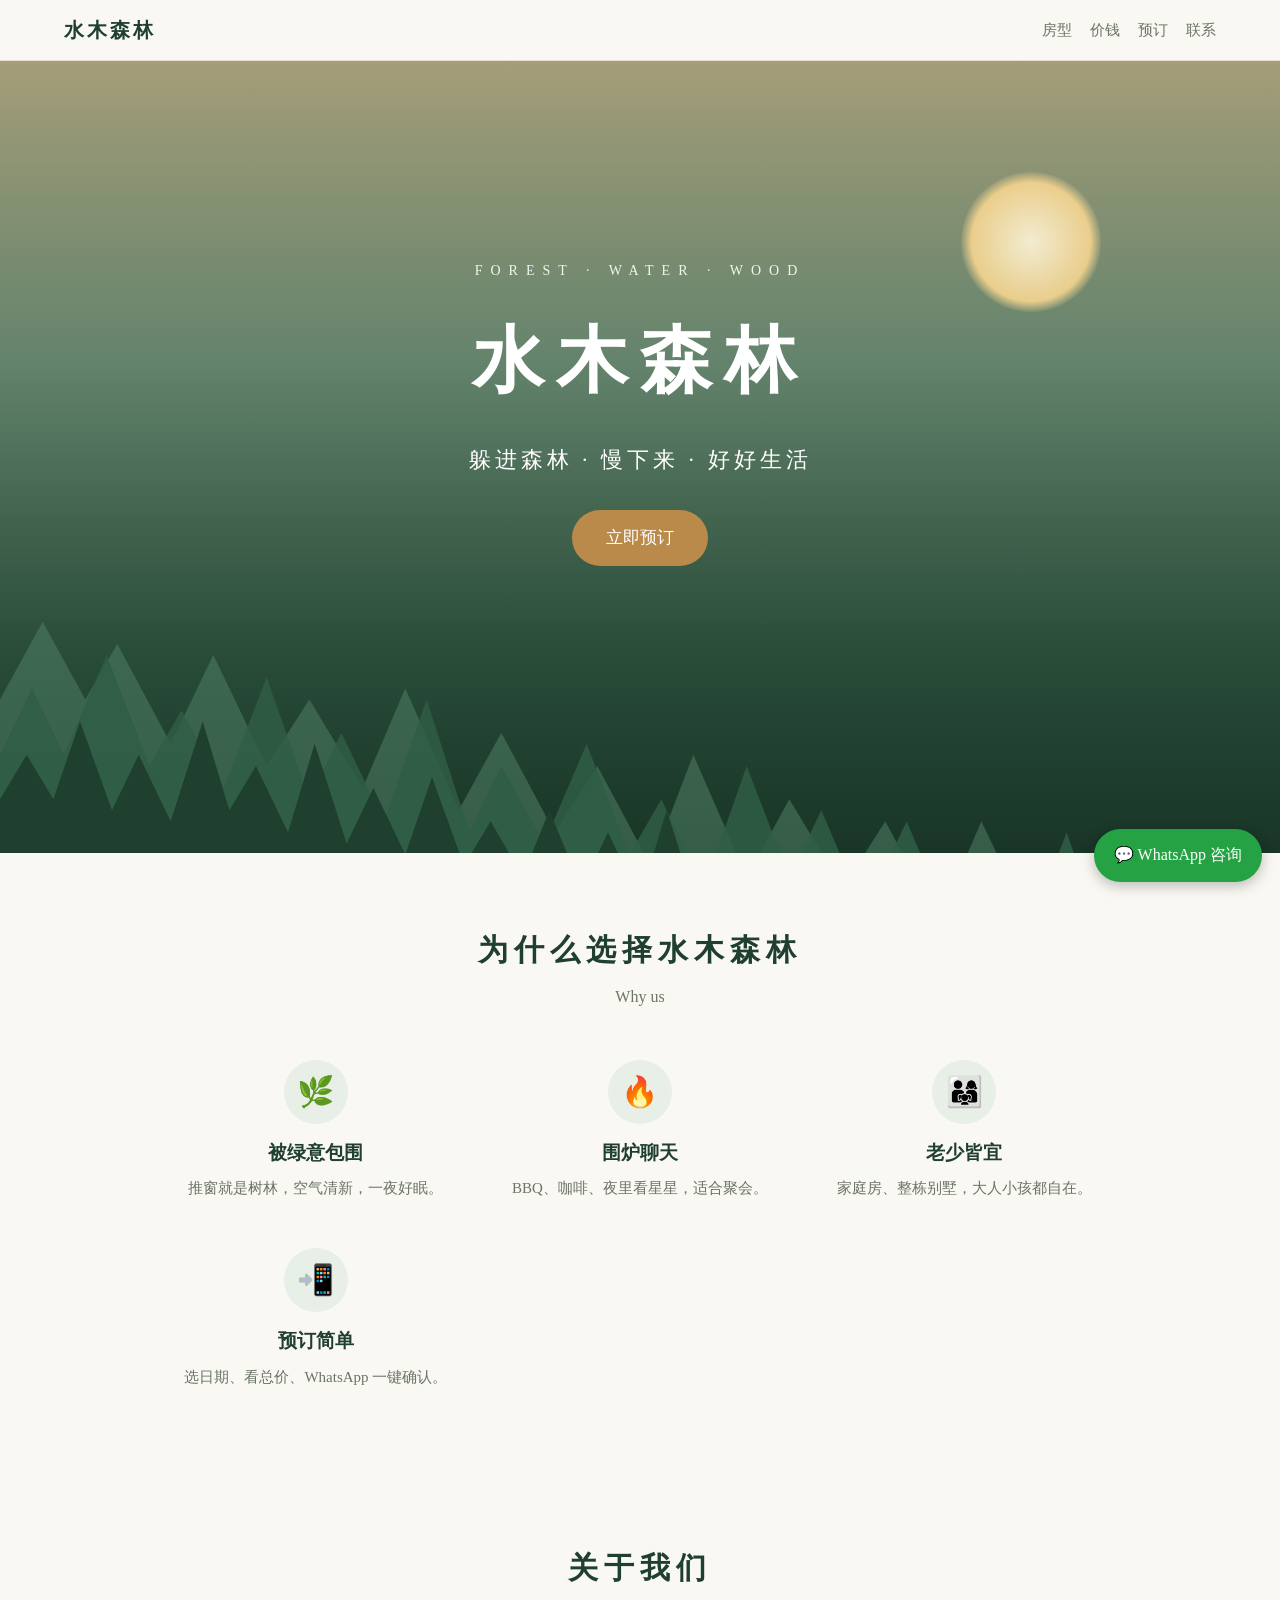
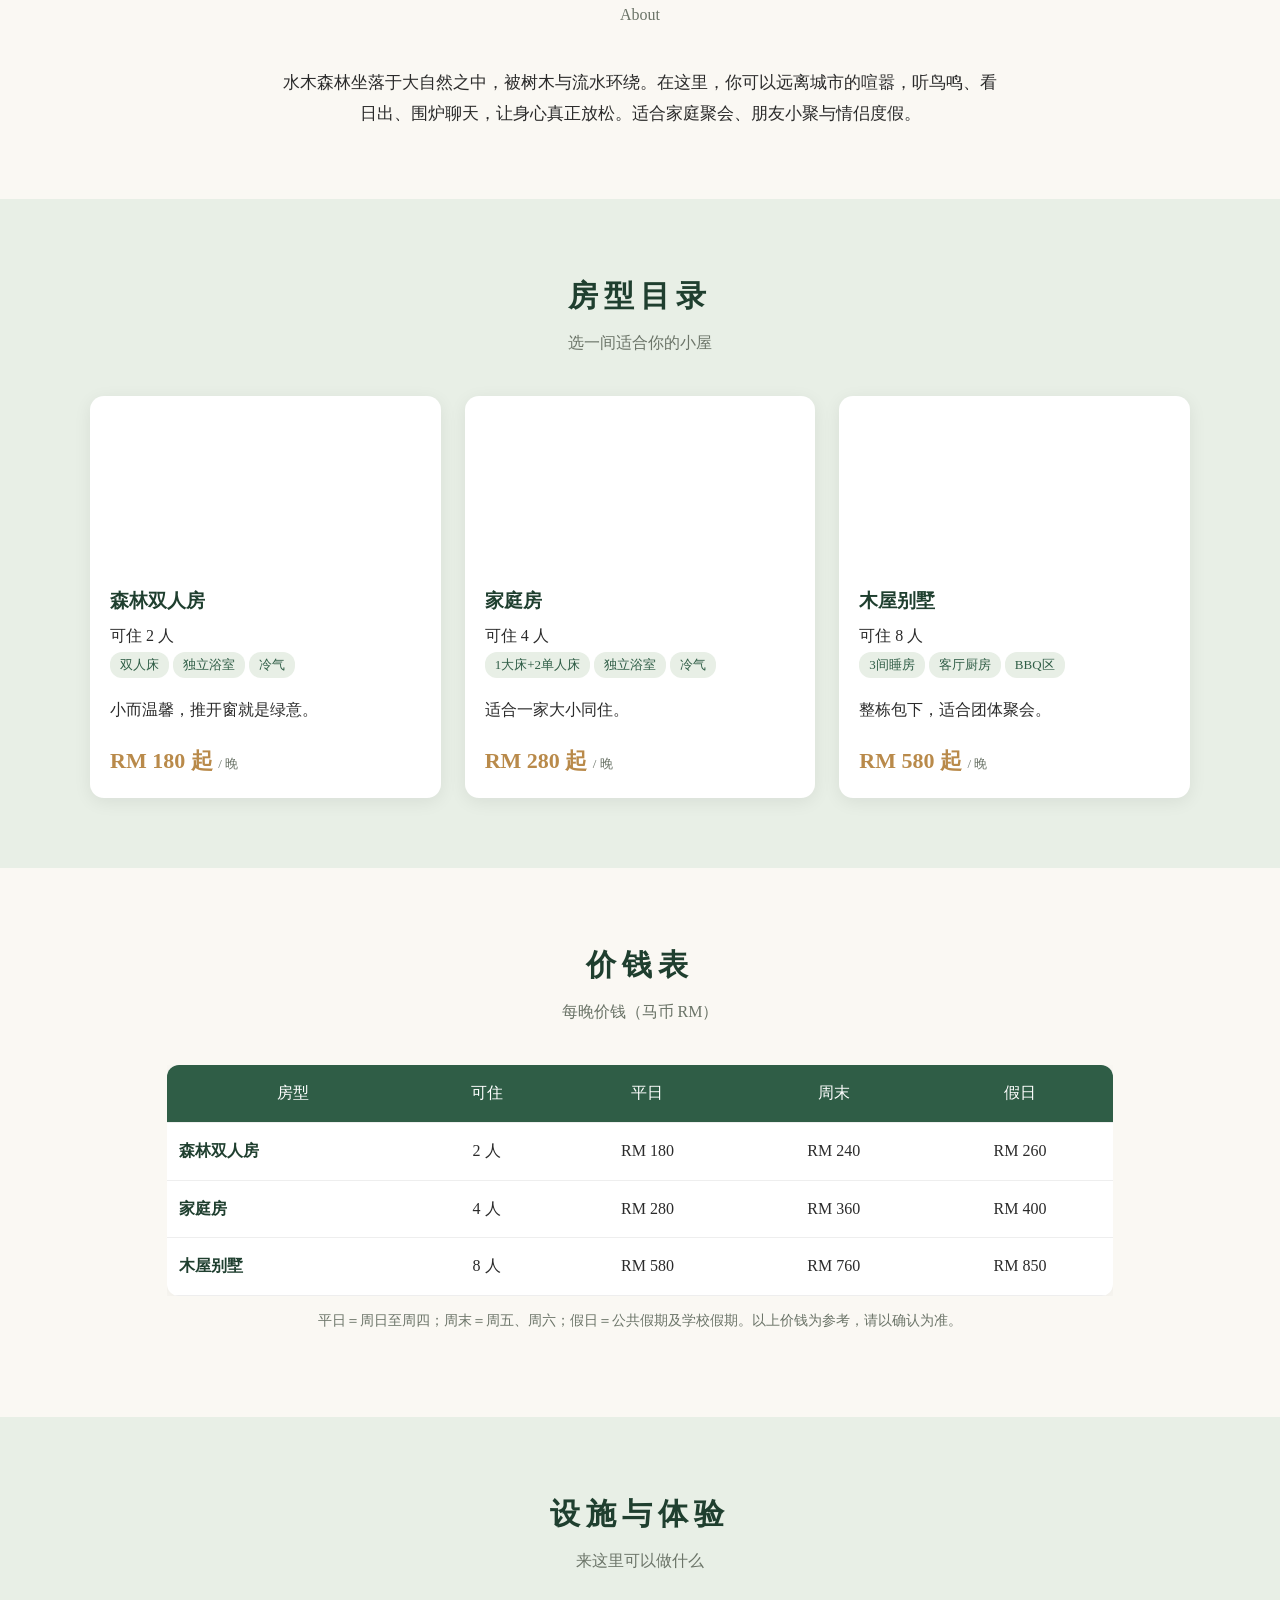
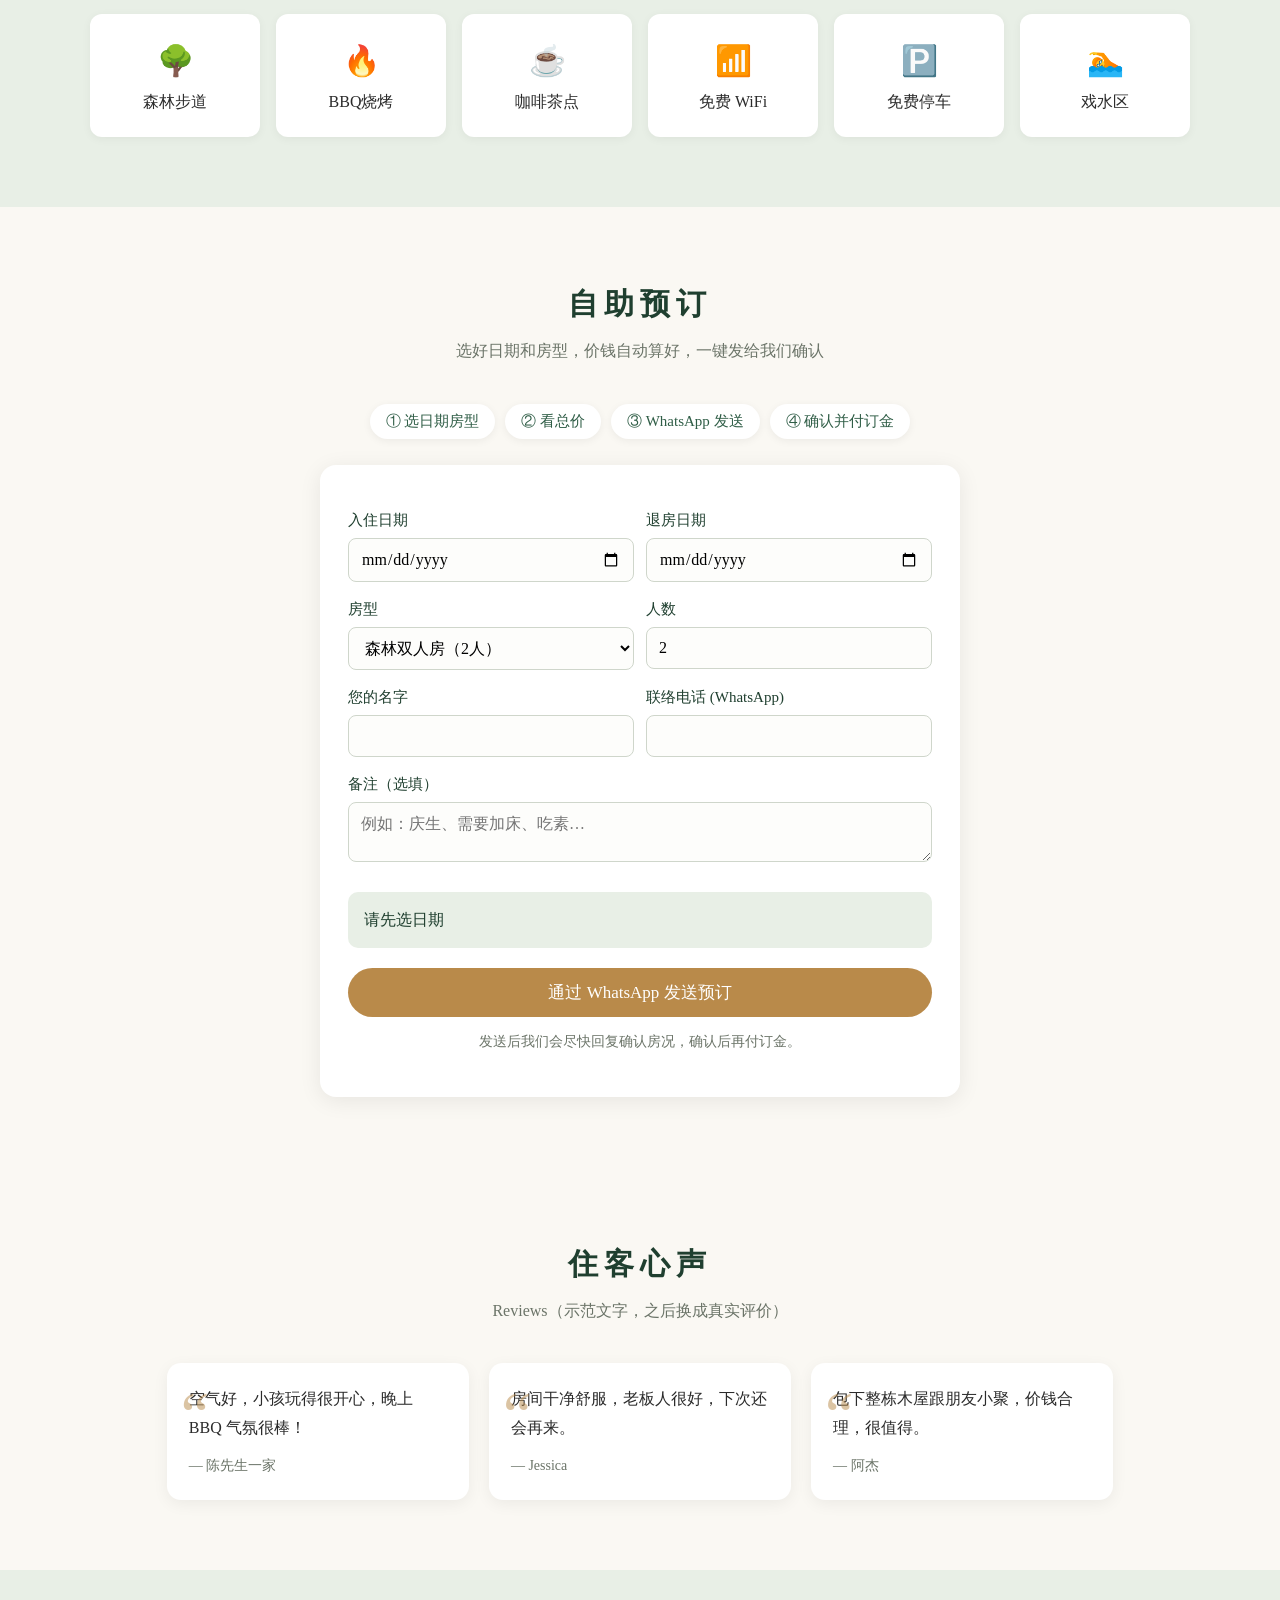
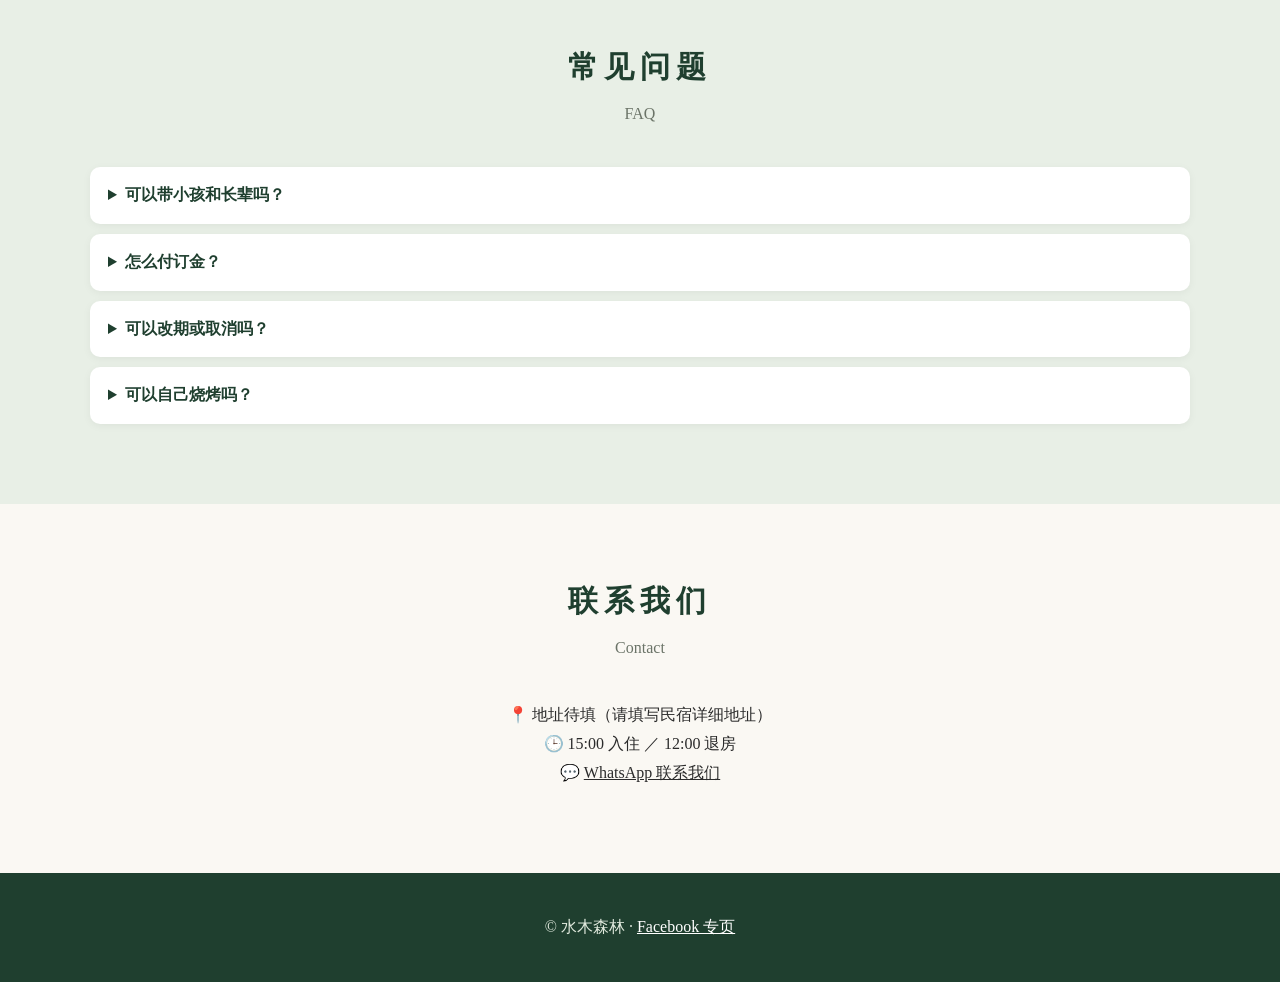
==== index.html @ 0aaf1cd6 "Redesign 水木森林 site: forest hero, why-us, reviews, booking steps, scroll animations Co-Authored-By: C" ====
<!doctype html>
<html lang="zh-CN">
<head>
<meta charset="utf-8">
<meta name="viewport" content="width=device-width,initial-scale=1">
<title>水木森林 · 民宿</title>
<meta name="description" content="水木森林民宿：房型介绍、价钱表、在线自助预订。">
<style>
:root{--g:#2f5d46;--gd:#1f3f2f;--gl:#e8efe6;--bg:#faf8f3;--ink:#2b2b2b;--mut:#6b7468;--gold:#b98a4a}
*{box-sizing:border-box}
body{margin:0;font-family:"Noto Serif SC","Songti SC","PingFang SC","Microsoft YaHei",serif;color:var(--ink);background:var(--bg);line-height:1.8}
a{color:inherit}
nav{position:sticky;top:0;z-index:9;background:rgba(250,248,243,.95);backdrop-filter:blur(6px);display:flex;justify-content:space-between;align-items:center;padding:12px 5vw;border-bottom:1px solid #e3e0d6}
nav b{font-size:20px;color:var(--gd);letter-spacing:3px}
nav div a{margin-left:18px;text-decoration:none;font-size:15px;color:var(--mut)}
nav div a:hover{color:var(--g)}
.hero{position:relative;overflow:hidden;min-height:88vh;display:flex;flex-direction:column;justify-content:center;align-items:center;text-align:center;color:#fff;padding:0 6vw 90px;background:linear-gradient(rgba(20,45,32,.35),rgba(20,45,32,.55)),url("images/hero.jpg") center/cover,linear-gradient(180deg,#f3d9a8 0%,#9fc3a4 38%,#3d6b52 75%,#1f3f2f 100%)}
.hero>*{position:relative;z-index:2}
.hero svg{position:absolute;left:0;bottom:-2px;width:100%;height:42%;z-index:1}
.hero .sun{position:absolute;z-index:0;top:14%;right:14%;width:min(18vw,140px);aspect-ratio:1;border-radius:50%;background:radial-gradient(#fff6dc,#f6d58f 60%,transparent 72%);opacity:.9}
.hero small{letter-spacing:8px;font-size:14px;opacity:.9;margin-bottom:14px}
.reveal{opacity:0;transform:translateY(24px);transition:.8s}
.reveal.in{opacity:1;transform:none}
.why{display:grid;grid-template-columns:repeat(auto-fit,minmax(220px,1fr));gap:26px;text-align:center}
.why div{padding:10px 14px}
.why i{font-style:normal;display:flex;width:64px;height:64px;margin:0 auto 12px;border-radius:50%;background:var(--gl);align-items:center;justify-content:center;font-size:30px}
.why h3{margin:0;color:var(--gd)}
.why p{margin:6px 0 0;color:var(--mut);font-size:15px}
.rev{display:grid;grid-template-columns:repeat(auto-fit,minmax(260px,1fr));gap:20px}
.rev blockquote{margin:0;background:#fff;border-radius:14px;padding:22px;box-shadow:0 4px 16px rgba(0,0,0,.06);position:relative}
.rev blockquote:before{content:"“";position:absolute;top:-6px;left:14px;font-size:64px;color:var(--gold);opacity:.5}
.rev cite{display:block;margin-top:10px;color:var(--mut);font-size:14px;font-style:normal}
.step{display:flex;justify-content:center;gap:10px;flex-wrap:wrap;margin-bottom:26px;color:var(--g);font-size:15px}
.step span{background:#fff;border-radius:20px;padding:4px 16px;box-shadow:0 2px 8px rgba(0,0,0,.06)}
.hero h1{font-size:clamp(38px,8vw,72px);letter-spacing:12px;margin:0;font-weight:600}
.hero p{font-size:clamp(16px,2.6vw,22px);letter-spacing:4px;margin:14px 0 30px}
.btn{display:inline-block;background:var(--gold);color:#fff;border:0;padding:13px 34px;border-radius:30px;font-size:17px;text-decoration:none;cursor:pointer;font-family:inherit}
.btn:hover{background:#a37a3d}
section{padding:70px 6vw;max-width:1100px;margin:auto}
h2{text-align:center;font-size:30px;color:var(--gd);letter-spacing:6px;margin:0 0 6px}
.sub{text-align:center;color:var(--mut);margin:0 0 38px}
.about{text-align:center;max-width:720px;margin:auto;font-size:17px}
.cards{display:grid;grid-template-columns:repeat(auto-fit,minmax(260px,1fr));gap:24px}
.card{background:#fff;border-radius:14px;overflow:hidden;box-shadow:0 4px 18px rgba(0,0,0,.07)}
.card .ph{height:170px;background:linear-gradient(135deg,#7da38b,#2f5d46);display:flex;align-items:center;justify-content:center;color:#fff;font-size:15px;letter-spacing:2px;background-size:cover;background-position:center}
.card .b{padding:18px 20px}
.card h3{margin:0 0 4px;color:var(--gd)}
.tags span{display:inline-block;background:var(--gl);color:var(--g);font-size:13px;padding:1px 10px;border-radius:12px;margin:2px 4px 2px 0}
.price{color:var(--gold);font-size:22px;font-weight:700;margin-top:8px}
.price small{color:var(--mut);font-size:13px;font-weight:400}
.alt{background:var(--gl);max-width:none}
.alt>*{max-width:1100px;margin-left:auto;margin-right:auto}
table{width:100%;border-collapse:collapse;background:#fff;border-radius:12px;overflow:hidden;box-shadow:0 4px 18px rgba(0,0,0,.06)}
th,td{padding:14px 12px;text-align:center;border-bottom:1px solid #eee}
th{background:var(--g);color:#fff;font-weight:500}
td:first-child{text-align:left;font-weight:600;color:var(--gd)}
.note{color:var(--mut);font-size:14px;margin-top:12px;text-align:center}
.tbl{overflow-x:auto}
.fac{display:grid;grid-template-columns:repeat(auto-fit,minmax(150px,1fr));gap:16px;text-align:center}
.fac div{background:#fff;border-radius:12px;padding:20px 8px;box-shadow:0 2px 10px rgba(0,0,0,.05)}
.fac i{font-style:normal;font-size:30px;display:block}
form{background:#fff;border-radius:16px;padding:28px;box-shadow:0 4px 22px rgba(0,0,0,.08);max-width:640px;margin:auto}
label{display:block;font-size:15px;color:var(--gd);margin:14px 0 4px}
input,select,textarea{width:100%;padding:11px 12px;border:1px solid #cfd6cb;border-radius:8px;font-size:16px;font-family:inherit;background:#fdfdfb}
.row{display:grid;grid-template-columns:1fr 1fr;gap:12px}
.sum{background:var(--gl);border-radius:10px;padding:14px 16px;margin:20px 0;color:var(--gd)}
.sum b{font-size:22px;color:var(--gold)}
form .btn{width:100%}
details{background:#fff;border-radius:10px;padding:14px 18px;margin-bottom:10px;box-shadow:0 2px 8px rgba(0,0,0,.05)}
summary{cursor:pointer;font-weight:600;color:var(--gd)}
footer{background:var(--gd);color:#dfe8dc;text-align:center;padding:40px 6vw}
footer a{color:#fff}
.wa{position:fixed;right:18px;bottom:18px;z-index:9;background:#25a244;color:#fff;border-radius:30px;padding:12px 20px;text-decoration:none;box-shadow:0 4px 14px rgba(0,0,0,.25)}
@media(max-width:600px){nav div a{margin-left:10px;font-size:13px}.row{grid-template-columns:1fr}}
</style>
</head>
<body>
<nav><b>水木森林</b><div><a href="#rooms">房型</a><a href="#prices">价钱</a><a href="#book">预订</a><a href="#contact">联系</a></div></nav>

<header class="hero">
  <div class="sun"></div>
  <small>FOREST · WATER · WOOD</small>
  <h1>水木森林</h1>
  <p>躲进森林 · 慢下来 · 好好生活</p>
  <a class="btn" href="#book">立即预订</a>
  <svg viewBox="0 0 1200 300" preserveAspectRatio="none"><path fill="#4f7f64" opacity=".55" d="M0 300V160l40-70 40 70 30-50 50 90 40-80 50 100 40-60 50 80 40-90 50 110 40-70 50 90 40-60 50 90 40-100 50 110 40-70 50 80 40-60 50 90 40-90 50 100 40-70 50 80 40-50 40 80v130z"/><path fill="#2f5d46" opacity=".85" d="M0 300V210l30-60 30 60 40-90 40 100 30-50 40 70 40-100 40 110 30-60 40 80 40-110 40 120 30-60 40 70 40-90 40 100 30-50 40 80 40-110 40 100 30-60 40 90 40-80 40 90 30-50 40 70 40-100 40 110 30-60 40 60v110z"/><path fill="#1f3f2f" d="M0 300v-50l25-40 25 40 25-70 30 80 25-50 30 60 30-90 25 80 25-40 30 60 25-80 30 90 25-50 30 60 25-70 30 80 25-40 30 50 25-60 30 70 25-50 30 60 25-80 30 90 25-50 30 60 25-40 30 50 25-60 30 70 25-40 30 50 25-70 30 80 25-50 30 60 25-40 25 50v70z"/></svg>
</header>

<section id="why">
  <h2>为什么选择水木森林</h2><p class="sub">Why us</p>
  <div class="why">
    <div class="reveal"><i>🌿</i><h3>被绿意包围</h3><p>推窗就是树林，空气清新，一夜好眠。</p></div>
    <div class="reveal"><i>🔥</i><h3>围炉聊天</h3><p>BBQ、咖啡、夜里看星星，适合聚会。</p></div>
    <div class="reveal"><i>👨‍👩‍👧</i><h3>老少皆宜</h3><p>家庭房、整栋别墅，大人小孩都自在。</p></div>
    <div class="reveal"><i>📲</i><h3>预订简单</h3><p>选日期、看总价、WhatsApp 一键确认。</p></div>
  </div>
</section>

<section id="about">
  <h2>关于我们</h2><p class="sub">About</p>
  <p class="about" id="aboutText"></p>
</section>

<section id="rooms" class="alt">
  <h2>房型目录</h2><p class="sub">选一间适合你的小屋</p>
  <div class="cards" id="roomCards"></div>
</section>

<section id="prices">
  <h2>价钱表</h2><p class="sub">每晚价钱（马币 RM）</p>
  <div class="tbl"><table id="priceTable"></table></div>
  <p class="note" id="priceNote"></p>
</section>

<section id="facilities" class="alt">
  <h2>设施与体验</h2><p class="sub">来这里可以做什么</p>
  <div class="fac" id="facList"></div>
</section>

<section id="book">
  <h2>自助预订</h2><p class="sub">选好日期和房型，价钱自动算好，一键发给我们确认</p>
  <div class="step"><span>① 选日期房型</span><span>② 看总价</span><span>③ WhatsApp 发送</span><span>④ 确认并付订金</span></div>
  <form id="bookForm">
    <div class="row">
      <div><label>入住日期</label><input type="date" id="ci" required></div>
      <div><label>退房日期</label><input type="date" id="co" required></div>
    </div>
    <div class="row">
      <div><label>房型</label><select id="room"></select></div>
      <div><label>人数</label><input type="number" id="pax" min="1" value="2" required></div>
    </div>
    <div class="row">
      <div><label>您的名字</label><input id="name" required></div>
      <div><label>联络电话 (WhatsApp)</label><input id="tel" type="tel" required></div>
    </div>
    <label>备注（选填）</label><textarea id="remark" rows="2" placeholder="例如：庆生、需要加床、吃素…"></textarea>
    <div class="sum" id="sum">请先选日期</div>
    <button class="btn" type="submit">通过 WhatsApp 发送预订</button>
    <p class="note">发送后我们会尽快回复确认房况，确认后再付订金。</p>
  </form>
</section>

<section id="reviews">
  <h2>住客心声</h2><p class="sub">Reviews（示范文字，之后换成真实评价）</p>
  <div class="rev">
    <blockquote class="reveal">空气好，小孩玩得很开心，晚上 BBQ 气氛很棒！<cite>— 陈先生一家</cite></blockquote>
    <blockquote class="reveal">房间干净舒服，老板人很好，下次还会再来。<cite>— Jessica</cite></blockquote>
    <blockquote class="reveal">包下整栋木屋跟朋友小聚，价钱合理，很值得。<cite>— 阿杰</cite></blockquote>
  </div>
</section>

<section id="faq" class="alt">
  <h2>常见问题</h2><p class="sub">FAQ</p>
  <div id="faqList"></div>
</section>

<section id="contact" style="text-align:center">
  <h2>联系我们</h2><p class="sub">Contact</p>
  <p id="contactText"></p>
</section>

<footer>© 水木森林 · <a id="fb" target="_blank" rel="noopener">Facebook 专页</a></footer>
<a class="wa" id="waFloat" target="_blank" rel="noopener">💬 WhatsApp 咨询</a>

<script>
/* ====== 这里是全部可以改的内容：改文字、价钱、电话，网站自动跟着变 ====== */
const SITE = {
  whatsapp: "60123456789",   // 待填：WhatsApp 号码（国家号码开头，不加 + 号）
  facebook: "https://www.facebook.com/profile.php?id=61590557827762",
  address: "地址待填（请填写民宿详细地址）",
  checkin: "15:00 入住", checkout: "12:00 退房",
  about: "水木森林坐落于大自然之中，被树木与流水环绕。在这里，你可以远离城市的喧嚣，听鸟鸣、看日出、围炉聊天，让身心真正放松。适合家庭聚会、朋友小聚与情侣度假。",
  rooms: [
    {id:"a", name:"森林双人房", pax:2, tags:["双人床","独立浴室","冷气"], desc:"小而温馨，推开窗就是绿意。", wk:180, we:240, ph:260},
    {id:"b", name:"家庭房", pax:4, tags:["1大床+2单人床","独立浴室","冷气"], desc:"适合一家大小同住。", wk:280, we:360, ph:400},
    {id:"c", name:"木屋别墅", pax:8, tags:["3间睡房","客厅厨房","BBQ区"], desc:"整栋包下，适合团体聚会。", wk:580, we:760, ph:850}
  ],
  priceNote: "平日＝周日至周四；周末＝周五、周六；假日＝公共假期及学校假期。以上价钱为参考，请以确认为准。",
  facilities: [["🌳","森林步道"],["🔥","BBQ烧烤"],["☕","咖啡茶点"],["📶","免费 WiFi"],["🅿️","免费停车"],["🏊","戏水区"]],
  faq: [
    ["可以带小孩和长辈吗？","可以，家庭房与别墅都适合一家大小。"],
    ["怎么付订金？","发送预订后，我们确认房况并告知订金方式（银行转账/TnG）。"],
    ["可以改期或取消吗？","请至少提前 7 天告知，我们会协助改期。（规则可再调整）"],
    ["可以自己烧烤吗？","可以，请提前告知，我们会准备好场地。"]
  ]
};
/* ====== 以下是程序，不用改 ====== */
const $=id=>document.getElementById(id);
$("aboutText").textContent=SITE.about;
$("fb").href=SITE.facebook;
$("waFloat").href="https://wa.me/"+SITE.whatsapp;
$("contactText").innerHTML=`📍 ${SITE.address}<br>🕒 ${SITE.checkin} ／ ${SITE.checkout}<br>💬 <a href="https://wa.me/${SITE.whatsapp}" target="_blank">WhatsApp 联系我们</a>`;
$("roomCards").innerHTML=SITE.rooms.map(r=>`<div class="card"><div class="ph" style="background-image:url(images/${r.id}.jpg)">${r.name}</div><div class="b"><h3>${r.name}</h3><div>可住 ${r.pax} 人</div><div class="tags">${r.tags.map(t=>`<span>${t}</span>`).join("")}</div><p>${r.desc}</p><div class="price">RM ${r.wk} 起 <small>/ 晚</small></div></div></div>`).join("");
$("priceTable").innerHTML=`<tr><th>房型</th><th>可住</th><th>平日</th><th>周末</th><th>假日</th></tr>`+SITE.rooms.map(r=>`<tr><td>${r.name}</td><td>${r.pax} 人</td><td>RM ${r.wk}</td><td>RM ${r.we}</td><td>RM ${r.ph}</td></tr>`).join("");
$("priceNote").textContent=SITE.priceNote;
$("facList").innerHTML=SITE.facilities.map(f=>`<div><i>${f[0]}</i>${f[1]}</div>`).join("");
$("faqList").innerHTML=SITE.faq.map(f=>`<details><summary>${f[0]}</summary><p>${f[1]}</p></details>`).join("");
$("room").innerHTML=SITE.rooms.map(r=>`<option value="${r.id}">${r.name}（${r.pax}人）</option>`).join("");

// 预订：自动算价
const io=new IntersectionObserver(es=>es.forEach(e=>e.isIntersecting&&e.target.classList.add("in")),{threshold:.15});
document.querySelectorAll(".reveal").forEach(el=>io.observe(el));
document.querySelectorAll(".card,.fac div").forEach(el=>{el.classList.add("reveal");io.observe(el)});
document.documentElement.style.scrollBehavior="smooth";
const today=new Date().toISOString().slice(0,10);
$("ci").min=today;$("co").min=today;
function calc(){
  const ci=$("ci").value,co=$("co").value;
  if(!ci||!co||co<=ci){$("sum").textContent="请选好入住和退房日期";return null}
  const r=SITE.rooms.find(x=>x.id===$("room").value);
  let total=0,n=0;
  for(let d=new Date(ci);d<new Date(co);d.setDate(d.getDate()+1)){
    const w=d.getDay();total+=(w===5||w===6)?r.we:r.wk;n++;
  }
  $("sum").innerHTML=`${n} 晚，预计总价 <b>RM ${total}</b><br><small>（按平日/周末价计算，假日价以确认为准）</small>`;
  return {r,n,total};
}
["ci","co","room"].forEach(i=>$(i).addEventListener("change",calc));
$("ci").addEventListener("change",()=>{$("co").min=$("ci").value});
$("bookForm").addEventListener("submit",e=>{
  e.preventDefault();
  const c=calc();if(!c)return alert("请选好入住和退房日期");
  if(+$("pax").value>c.r.pax&&!confirm(`此房型可住 ${c.r.pax} 人，您填了 ${$("pax").value} 人，继续吗？`))return;
  const msg=`您好，我想预订水木森林：\n房型：${c.r.name}\n入住：${$("ci").value}\n退房：${$("co").value}（${c.n}晚）\n人数：${$("pax").value}\n预计总价：RM ${c.total}\n名字：${$("name").value}\n电话：${$("tel").value}\n备注：${$("remark").value||"无"}`;
  window.open("https://wa.me/"+SITE.whatsapp+"?text="+encodeURIComponent(msg),"_blank");
});
</script>
</body>
</html>
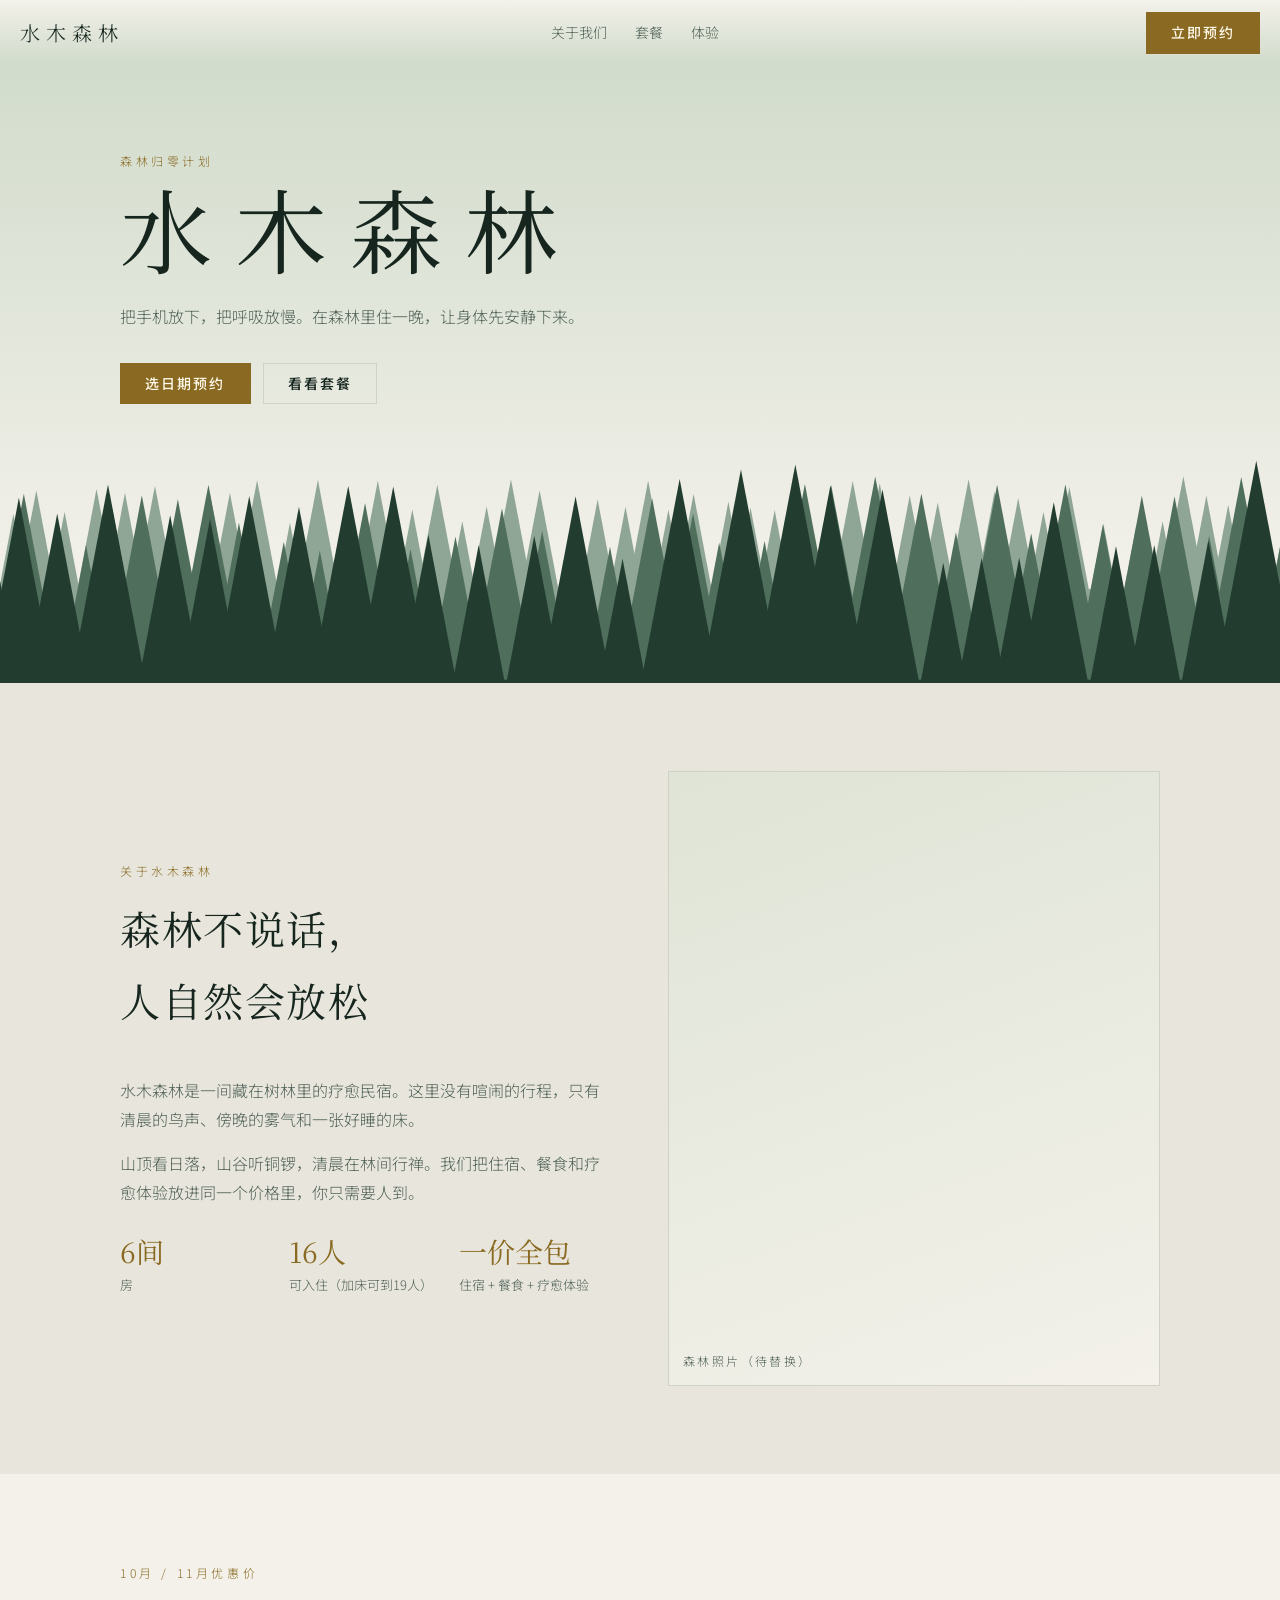
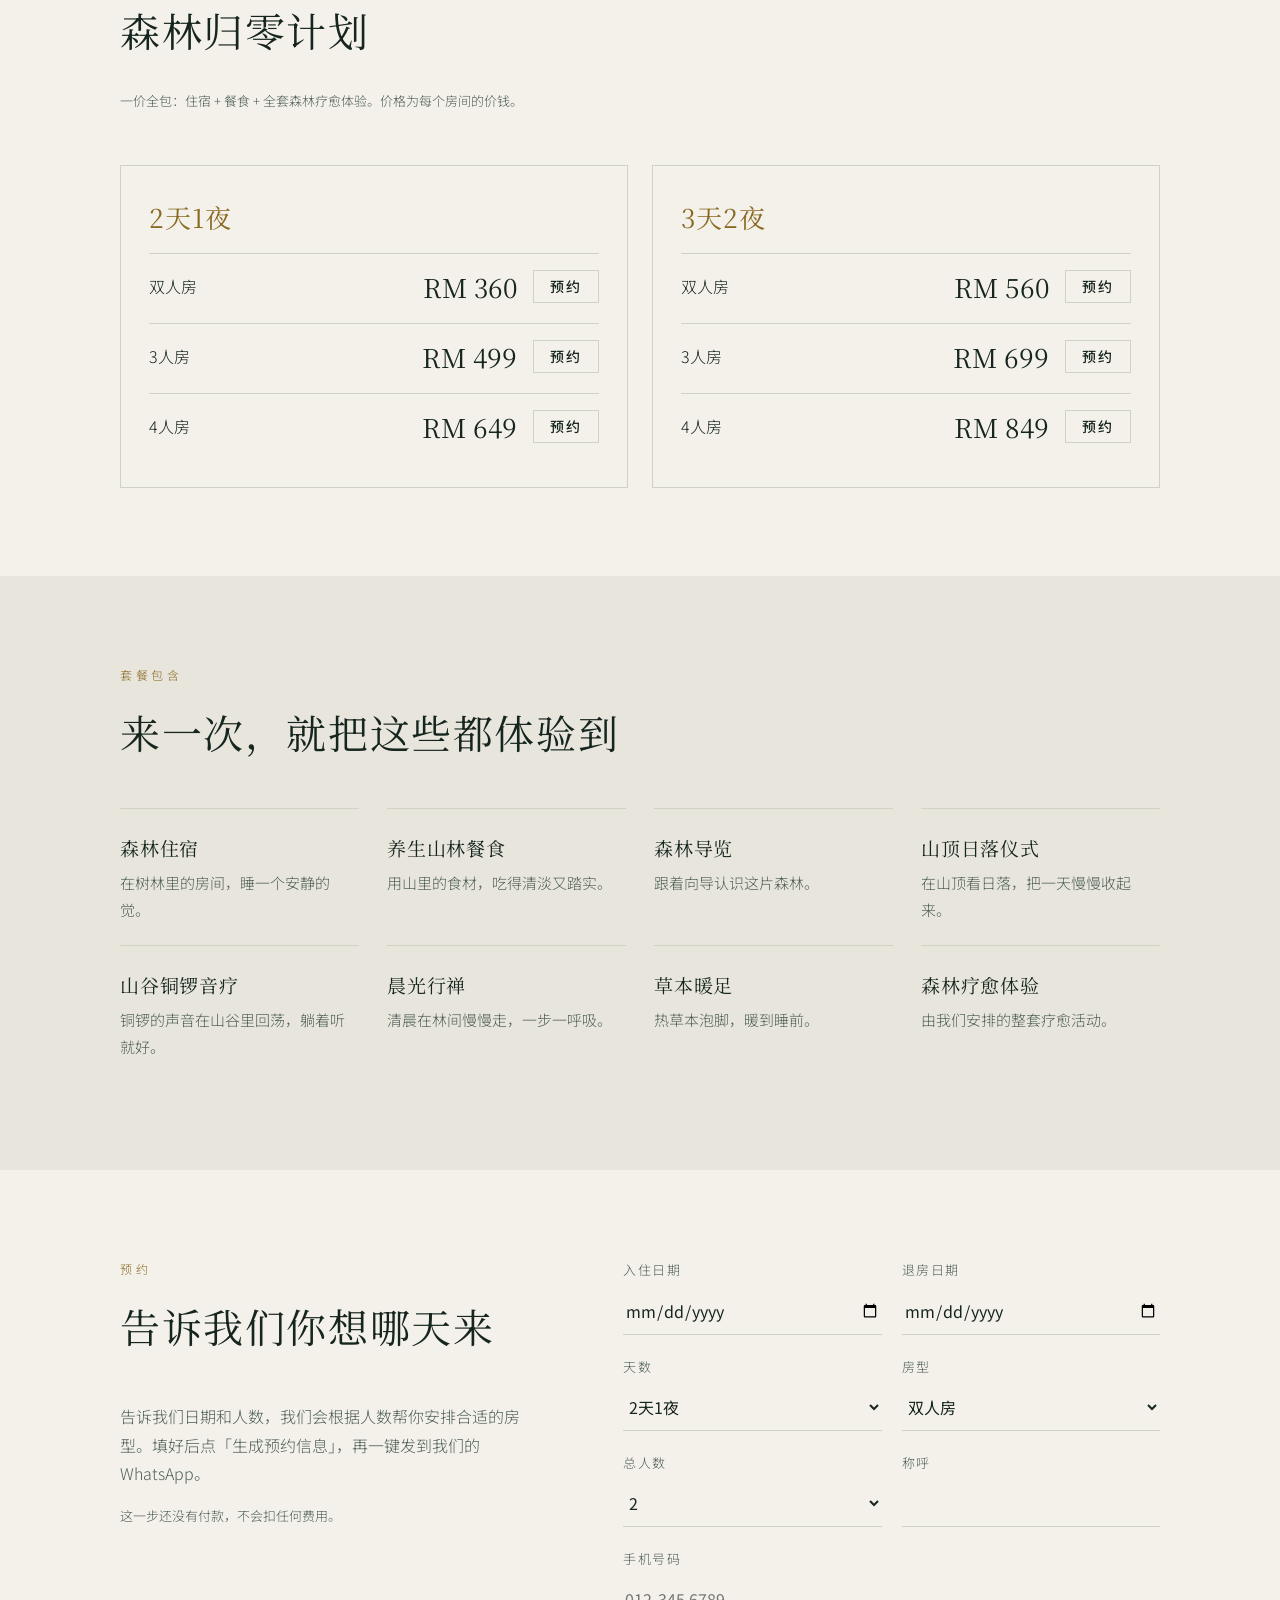
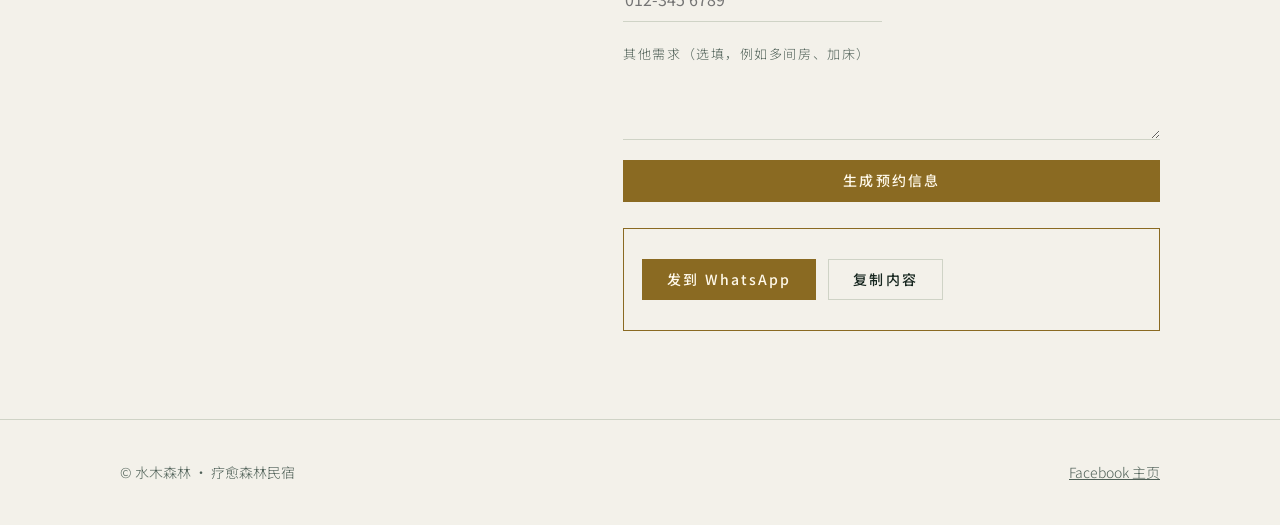
==== commit ed584ef6: "Add Shuimu Forest homepage with packages, experiences and booking form Co-Authored-By: Claude Sonnet" ====
--- a/index.html
+++ b/index.html
@@ -1,228 +1,338 @@
 <!doctype html>
-<html lang="zh-CN">
+<html lang="zh-Hans">
 <head>
 <meta charset="utf-8">
-<meta name="viewport" content="width=device-width,initial-scale=1">
-<title>水木森林 · 民宿</title>
-<meta name="description" content="水木森林民宿：房型介绍、价钱表、在线自助预订。">
+<meta name="viewport" content="width=device-width, initial-scale=1, viewport-fit=cover">
+<title>水木森林</title>
+<link rel="preconnect" href="https://fonts.googleapis.com">
+<link rel="preconnect" href="https://fonts.gstatic.com" crossorigin>
+<link rel="stylesheet" href="https://fonts.googleapis.com/css2?family=Noto+Sans+SC:wght@300;400;500&family=Noto+Serif+SC:wght@400;600&display=swap">
 <style>
-:root{--g:#2f5d46;--gd:#1f3f2f;--gl:#e8efe6;--bg:#faf8f3;--ink:#2b2b2b;--mut:#6b7468;--gold:#b98a4a}
-*{box-sizing:border-box}
-body{margin:0;font-family:"Noto Serif SC","Songti SC","PingFang SC","Microsoft YaHei",serif;color:var(--ink);background:var(--bg);line-height:1.8}
-a{color:inherit}
-nav{position:sticky;top:0;z-index:9;background:rgba(250,248,243,.95);backdrop-filter:blur(6px);display:flex;justify-content:space-between;align-items:center;padding:12px 5vw;border-bottom:1px solid #e3e0d6}
-nav b{font-size:20px;color:var(--gd);letter-spacing:3px}
-nav div a{margin-left:18px;text-decoration:none;font-size:15px;color:var(--mut)}
-nav div a:hover{color:var(--g)}
-.hero{position:relative;overflow:hidden;min-height:88vh;display:flex;flex-direction:column;justify-content:center;align-items:center;text-align:center;color:#fff;padding:0 6vw 90px;background:linear-gradient(rgba(20,45,32,.35),rgba(20,45,32,.55)),url("images/hero.jpg") center/cover,linear-gradient(180deg,#f3d9a8 0%,#9fc3a4 38%,#3d6b52 75%,#1f3f2f 100%)}
-.hero>*{position:relative;z-index:2}
-.hero svg{position:absolute;left:0;bottom:-2px;width:100%;height:42%;z-index:1}
-.hero .sun{position:absolute;z-index:0;top:14%;right:14%;width:min(18vw,140px);aspect-ratio:1;border-radius:50%;background:radial-gradient(#fff6dc,#f6d58f 60%,transparent 72%);opacity:.9}
-.hero small{letter-spacing:8px;font-size:14px;opacity:.9;margin-bottom:14px}
-.reveal{opacity:0;transform:translateY(24px);transition:.8s}
-.reveal.in{opacity:1;transform:none}
-.why{display:grid;grid-template-columns:repeat(auto-fit,minmax(220px,1fr));gap:26px;text-align:center}
-.why div{padding:10px 14px}
-.why i{font-style:normal;display:flex;width:64px;height:64px;margin:0 auto 12px;border-radius:50%;background:var(--gl);align-items:center;justify-content:center;font-size:30px}
-.why h3{margin:0;color:var(--gd)}
-.why p{margin:6px 0 0;color:var(--mut);font-size:15px}
-.rev{display:grid;grid-template-columns:repeat(auto-fit,minmax(260px,1fr));gap:20px}
-.rev blockquote{margin:0;background:#fff;border-radius:14px;padding:22px;box-shadow:0 4px 16px rgba(0,0,0,.06);position:relative}
-.rev blockquote:before{content:"“";position:absolute;top:-6px;left:14px;font-size:64px;color:var(--gold);opacity:.5}
-.rev cite{display:block;margin-top:10px;color:var(--mut);font-size:14px;font-style:normal}
-.step{display:flex;justify-content:center;gap:10px;flex-wrap:wrap;margin-bottom:26px;color:var(--g);font-size:15px}
-.step span{background:#fff;border-radius:20px;padding:4px 16px;box-shadow:0 2px 8px rgba(0,0,0,.06)}
-.hero h1{font-size:clamp(38px,8vw,72px);letter-spacing:12px;margin:0;font-weight:600}
-.hero p{font-size:clamp(16px,2.6vw,22px);letter-spacing:4px;margin:14px 0 30px}
-.btn{display:inline-block;background:var(--gold);color:#fff;border:0;padding:13px 34px;border-radius:30px;font-size:17px;text-decoration:none;cursor:pointer;font-family:inherit}
-.btn:hover{background:#a37a3d}
-section{padding:70px 6vw;max-width:1100px;margin:auto}
-h2{text-align:center;font-size:30px;color:var(--gd);letter-spacing:6px;margin:0 0 6px}
-.sub{text-align:center;color:var(--mut);margin:0 0 38px}
-.about{text-align:center;max-width:720px;margin:auto;font-size:17px}
-.cards{display:grid;grid-template-columns:repeat(auto-fit,minmax(260px,1fr));gap:24px}
-.card{background:#fff;border-radius:14px;overflow:hidden;box-shadow:0 4px 18px rgba(0,0,0,.07)}
-.card .ph{height:170px;background:linear-gradient(135deg,#7da38b,#2f5d46);display:flex;align-items:center;justify-content:center;color:#fff;font-size:15px;letter-spacing:2px;background-size:cover;background-position:center}
-.card .b{padding:18px 20px}
-.card h3{margin:0 0 4px;color:var(--gd)}
-.tags span{display:inline-block;background:var(--gl);color:var(--g);font-size:13px;padding:1px 10px;border-radius:12px;margin:2px 4px 2px 0}
-.price{color:var(--gold);font-size:22px;font-weight:700;margin-top:8px}
-.price small{color:var(--mut);font-size:13px;font-weight:400}
-.alt{background:var(--gl);max-width:none}
-.alt>*{max-width:1100px;margin-left:auto;margin-right:auto}
-table{width:100%;border-collapse:collapse;background:#fff;border-radius:12px;overflow:hidden;box-shadow:0 4px 18px rgba(0,0,0,.06)}
-th,td{padding:14px 12px;text-align:center;border-bottom:1px solid #eee}
-th{background:var(--g);color:#fff;font-weight:500}
-td:first-child{text-align:left;font-weight:600;color:var(--gd)}
-.note{color:var(--mut);font-size:14px;margin-top:12px;text-align:center}
-.tbl{overflow-x:auto}
-.fac{display:grid;grid-template-columns:repeat(auto-fit,minmax(150px,1fr));gap:16px;text-align:center}
-.fac div{background:#fff;border-radius:12px;padding:20px 8px;box-shadow:0 2px 10px rgba(0,0,0,.05)}
-.fac i{font-style:normal;font-size:30px;display:block}
-form{background:#fff;border-radius:16px;padding:28px;box-shadow:0 4px 22px rgba(0,0,0,.08);max-width:640px;margin:auto}
-label{display:block;font-size:15px;color:var(--gd);margin:14px 0 4px}
-input,select,textarea{width:100%;padding:11px 12px;border:1px solid #cfd6cb;border-radius:8px;font-size:16px;font-family:inherit;background:#fdfdfb}
-.row{display:grid;grid-template-columns:1fr 1fr;gap:12px}
-.sum{background:var(--gl);border-radius:10px;padding:14px 16px;margin:20px 0;color:var(--gd)}
-.sum b{font-size:22px;color:var(--gold)}
-form .btn{width:100%}
-details{background:#fff;border-radius:10px;padding:14px 18px;margin-bottom:10px;box-shadow:0 2px 8px rgba(0,0,0,.05)}
-summary{cursor:pointer;font-weight:600;color:var(--gd)}
-footer{background:var(--gd);color:#dfe8dc;text-align:center;padding:40px 6vw}
-footer a{color:#fff}
-.wa{position:fixed;right:18px;bottom:18px;z-index:9;background:#25a244;color:#fff;border-radius:30px;padding:12px 20px;text-decoration:none;box-shadow:0 4px 14px rgba(0,0,0,.25)}
-@media(max-width:600px){nav div a{margin-left:10px;font-size:13px}.row{grid-template-columns:1fr}}
+/* 布局：深林全屏首页 → 品牌故事 → 房间 → 活动 → 预约表；预约按钮始终固定在顶部 */
+:root {
+  --bg: #0f1c17;
+  --bg-2: #15251e;
+  --fg: #e9e6dc;
+  --muted: #a3b0a6;
+  --line: #2a3d34;
+  --gold: #c9a45c;
+  --gold-ink: #1a1405;
+  --mist: #1d3128;
+  --t1: #1d3a2f; --t2: #142a21; --t3: #0a1511;
+  --display: "Noto Serif SC", "Songti SC", "STSong", serif;
+  --body: "Noto Sans SC", "PingFang SC", "Microsoft YaHei", system-ui, sans-serif;
+}
+@media (prefers-color-scheme: dark) { :root:not([data-theme="light"]) { color-scheme: dark; } }
+@media (prefers-color-scheme: light) {
+  :root:not([data-theme="dark"]) {
+    --bg: #f3f1ea; --bg-2: #e8e6dc; --fg: #16261f; --muted: #4f6057;
+    --line: #cfd3c6; --gold: #8a6a22; --gold-ink: #fff9ea; --mist: #dfe4d6;
+    --t1: #8fa595; --t2: #4f6e5c; --t3: #223d30;
+    color-scheme: light;
+  }
+}
+:root[data-theme="light"] {
+  --bg: #f3f1ea; --bg-2: #e8e6dc; --fg: #16261f; --muted: #4f6057;
+  --line: #cfd3c6; --gold: #8a6a22; --gold-ink: #fff9ea; --mist: #dfe4d6;
+  --t1: #8fa595; --t2: #4f6e5c; --t3: #223d30;
+  color-scheme: light;
+}
+:root[data-theme="dark"] { --bg:#0f1c17; --bg-2:#15251e; --fg:#e9e6dc; --muted:#a3b0a6; --line:#2a3d34; --gold:#c9a45c; --gold-ink:#1a1405; --mist:#1d3128; --t1:#1d3a2f; --t2:#142a21; --t3:#0a1511; color-scheme: dark; }
+
+* { box-sizing: border-box; }
+html { scroll-behavior: smooth; }
+body {
+  margin: 0; background: var(--bg); color: var(--fg);
+  font-family: var(--body); font-weight: 300; font-size: 16px; line-height: 1.8;
+}
+img, svg { max-width: 100%; }
+a { color: inherit; }
+:focus-visible { outline: 2px solid var(--gold); outline-offset: 3px; }
+.wrap { width: 100%; max-width: 1080px; margin-inline: auto; padding-inline: 20px; }
+h1, h2, h3 { font-family: var(--display); font-weight: 400; margin: 0; text-wrap: balance; letter-spacing: .04em; }
+.label { font-size: 12px; letter-spacing: .3em; color: var(--gold); text-transform: uppercase; }
+
+/* 顶部栏 */
+.top {
+  position: fixed; inset: 0 0 auto 0; z-index: 10;
+  padding: calc(12px + env(safe-area-inset-top, 0px)) 20px 12px;
+  display: flex; align-items: center; justify-content: space-between; gap: 16px;
+  background: linear-gradient(var(--bg), transparent);
+}
+.logo { font-family: var(--display); font-size: 20px; letter-spacing: .3em; text-decoration: none; }
+.top nav { display: flex; gap: 28px; font-size: 14px; }
+.top nav a { text-decoration: none; color: var(--muted); }
+.top nav a:hover { color: var(--fg); }
+.btn {
+  display: inline-block; border: 1px solid var(--gold); background: var(--gold); color: var(--gold-ink);
+  padding: 10px 24px; font: 500 14px/1.4 var(--body); letter-spacing: .15em; text-decoration: none; cursor: pointer;
+}
+.btn:hover { filter: brightness(1.08); }
+.btn.ghost { background: transparent; color: var(--fg); border-color: var(--line); }
+@media (max-width: 720px) { .top nav { display: none; } }
+
+/* 首页 */
+.hero { position: relative; overflow: hidden; background: linear-gradient(#16322a, #0f1c17 80%); padding: 150px 0 0; }
+:root[data-theme="light"] .hero { background: linear-gradient(#cdd9c8, #f3f1ea 85%); }
+@media (prefers-color-scheme: light) { :root:not([data-theme="dark"]) .hero { background: linear-gradient(#cdd9c8, #f3f1ea 85%); } }
+.hero .wrap { position: relative; z-index: 2; }
+.hero h1 { font-size: clamp(44px, 9vw, 92px); letter-spacing: .25em; line-height: 1.2; }
+.hero p.sub { max-width: 30em; color: var(--muted); margin: 20px 0 32px; }
+.hero .cta { display: flex; gap: 12px; flex-wrap: wrap; }
+.forest { display: block; width: 100%; height: clamp(160px, 28vw, 300px); margin-top: -20px; margin-bottom: -1px; }
+.forest .t1 { fill: var(--t1); } .forest .t2 { fill: var(--t2); } .forest .t3 { fill: var(--t3); }
+
+/* 通用区块 */
+section { padding-block: 88px; }
+.head { margin-bottom: 40px; display: grid; gap: 10px; }
+.head h2 { font-size: clamp(28px, 4.5vw, 40px); }
+
+/* 品牌故事 */
+.story { background: var(--bg-2); }
+.story .grid { display: grid; grid-template-columns: 1fr 1fr; gap: 56px; align-items: center; }
+.story p { color: var(--muted); margin: 0 0 16px; max-width: 32em; }
+.facts { display: grid; grid-template-columns: repeat(3, 1fr); gap: 16px; margin-top: 28px; }
+.facts b { display: block; font: 400 28px/1.2 var(--display); color: var(--gold); }
+.facts span { font-size: 13px; color: var(--muted); }
+.ph { /* 照片占位 */
+  position: relative; aspect-ratio: 4 / 5; width: 100%;
+  background: linear-gradient(160deg, var(--mist), var(--bg));
+  border: 1px solid var(--line); display: grid; place-items: end start; padding: 14px;
+  font-size: 12px; letter-spacing: .2em; color: var(--muted);
+}
+@media (max-width: 760px) { .story .grid { grid-template-columns: 1fr; gap: 32px; } .ph { aspect-ratio: 4 / 3; } }
+
+/* 房间 */
+.rooms { display: grid; grid-template-columns: repeat(3, 1fr); gap: 24px; }
+.room { display: flex; flex-direction: column; gap: 14px; min-width: 0; }
+.room .ph { aspect-ratio: 4 / 3; }
+.room:nth-child(2) .ph { background: linear-gradient(200deg, #28483a, var(--bg)); }
+.room:nth-child(3) .ph { background: linear-gradient(120deg, #3a4a35, var(--bg)); }
+.room h3 { font-size: 22px; }
+.room p { margin: 0; color: var(--muted); font-size: 15px; }
+.room .row { display: flex; justify-content: space-between; align-items: baseline; gap: 12px; border-top: 1px solid var(--line); padding-top: 12px; }
+.price { font-family: var(--display); font-size: 22px; color: var(--gold); font-variant-numeric: tabular-nums; }
+.price small { font: 300 13px var(--body); color: var(--muted); }
+.room .btn { align-self: flex-start; }
+@media (max-width: 860px) { .rooms { grid-template-columns: 1fr; max-width: 520px; } }
+
+/* 活动 */
+.acts { background: var(--bg-2); }
+.list { display: grid; }
+.act { display: grid; grid-template-columns: 140px 1fr auto; gap: 24px; padding-block: 26px; border-top: 1px solid var(--line); align-items: baseline; }
+.act:last-child { border-bottom: 1px solid var(--line); }
+.act time { color: var(--gold); font-size: 14px; letter-spacing: .1em; }
+.act h3 { font-size: 22px; margin-bottom: 4px; }
+.act p { margin: 0; color: var(--muted); font-size: 15px; }
+.act .tag { font-size: 13px; color: var(--muted); border: 1px solid var(--line); padding: 2px 12px; white-space: nowrap; }
+@media (max-width: 680px) { .act { grid-template-columns: 1fr; gap: 6px; } .act .tag { justify-self: start; margin-top: 6px; } }
+
+.pkgs { display: grid; grid-template-columns: 1fr 1fr; gap: 24px; }
+.pkg { border: 1px solid var(--line); padding: 28px; display: grid; gap: 4px; min-width: 0; align-content: start; }
+.pkg h3 { font-size: 26px; margin-bottom: 8px; color: var(--gold); }
+.tier { display: grid; grid-template-columns: 1fr auto auto; gap: 16px; align-items: center; padding-block: 14px; border-top: 1px solid var(--line); }
+.tier b { font: 400 26px var(--display); font-variant-numeric: tabular-nums; }
+.tier .btn { padding: 6px 16px; }
+.inc { grid-template-columns: repeat(4, 1fr); gap: 0 28px; }
+.inc .act { display: block; padding-block: 22px; border-bottom: 0; }
+.inc .act h3 { font-size: 19px; }
+@media (max-width: 860px) { .pkgs { grid-template-columns: 1fr; } .inc { grid-template-columns: 1fr 1fr; } }
+@media (max-width: 480px) { .inc { grid-template-columns: 1fr; } }
+
+/* 预约 */
+.book-grid { display: grid; grid-template-columns: 1fr 1.2fr; gap: 56px; }
+.book-grid > * { min-width: 0; }
+.book-grid p { color: var(--muted); max-width: 26em; }
+form { display: grid; grid-template-columns: 1fr 1fr; gap: 20px; }
+.f { display: grid; gap: 6px; }
+.f.full { grid-column: 1 / -1; }
+label { font-size: 13px; letter-spacing: .12em; color: var(--muted); }
+input, select, textarea {
+  width: 100%; background: transparent; color: var(--fg); border: 0; border-bottom: 1px solid var(--line);
+  padding: 10px 2px; font: 400 16px var(--body); border-radius: 0;
+}
+select option { background: var(--bg); color: var(--fg); }
+input:focus, select:focus, textarea:focus { outline: none; border-bottom-color: var(--gold); }
+.note { font-size: 13px; color: var(--muted); }
+.result { grid-column: 1 / -1; border: 1px solid var(--gold); padding: 18px; display: grid; gap: 12px; }
+.result pre { margin: 0; white-space: pre-wrap; font: 400 14px/1.8 var(--body); }
+.result .btns { display: flex; gap: 12px; flex-wrap: wrap; }
+@media (max-width: 800px) { .book-grid { grid-template-columns: 1fr; gap: 32px; } form { grid-template-columns: 1fr; } }
+
+footer { border-top: 1px solid var(--line); padding-block: 40px calc(40px + env(safe-area-inset-bottom, 0px)); color: var(--muted); font-size: 14px; }
+footer .wrap { display: flex; justify-content: space-between; gap: 16px; flex-wrap: wrap; }
+@media (prefers-reduced-motion: reduce) { html { scroll-behavior: auto; } }
 </style>
 </head>
 <body>
-<nav><b>水木森林</b><div><a href="#rooms">房型</a><a href="#prices">价钱</a><a href="#book">预订</a><a href="#contact">联系</a></div></nav>
-
-<header class="hero">
-  <div class="sun"></div>
-  <small>FOREST · WATER · WOOD</small>
-  <h1>水木森林</h1>
-  <p>躲进森林 · 慢下来 · 好好生活</p>
-  <a class="btn" href="#book">立即预订</a>
-  <svg viewBox="0 0 1200 300" preserveAspectRatio="none"><path fill="#4f7f64" opacity=".55" d="M0 300V160l40-70 40 70 30-50 50 90 40-80 50 100 40-60 50 80 40-90 50 110 40-70 50 90 40-60 50 90 40-100 50 110 40-70 50 80 40-60 50 90 40-90 50 100 40-70 50 80 40-50 40 80v130z"/><path fill="#2f5d46" opacity=".85" d="M0 300V210l30-60 30 60 40-90 40 100 30-50 40 70 40-100 40 110 30-60 40 80 40-110 40 120 30-60 40 70 40-90 40 100 30-50 40 80 40-110 40 100 30-60 40 90 40-80 40 90 30-50 40 70 40-100 40 110 30-60 40 60v110z"/><path fill="#1f3f2f" d="M0 300v-50l25-40 25 40 25-70 30 80 25-50 30 60 30-90 25 80 25-40 30 60 25-80 30 90 25-50 30 60 25-70 30 80 25-40 30 50 25-60 30 70 25-50 30 60 25-80 30 90 25-50 30 60 25-40 30 50 25-60 30 70 25-40 30 50 25-70 30 80 25-50 30 60 25-40 25 50v70z"/></svg>
+
+<header class="top">
+  <a class="logo" href="#top">水木森林</a>
+  <nav aria-label="主菜单">
+    <a href="#story">关于我们</a><a href="#rooms">套餐</a><a href="#activities">体验</a>
+  </nav>
+  <a class="btn" href="#book">立即预约</a>
 </header>
 
-<section id="why">
-  <h2>为什么选择水木森林</h2><p class="sub">Why us</p>
-  <div class="why">
-    <div class="reveal"><i>🌿</i><h3>被绿意包围</h3><p>推窗就是树林，空气清新，一夜好眠。</p></div>
-    <div class="reveal"><i>🔥</i><h3>围炉聊天</h3><p>BBQ、咖啡、夜里看星星，适合聚会。</p></div>
-    <div class="reveal"><i>👨‍👩‍👧</i><h3>老少皆宜</h3><p>家庭房、整栋别墅，大人小孩都自在。</p></div>
-    <div class="reveal"><i>📲</i><h3>预订简单</h3><p>选日期、看总价、WhatsApp 一键确认。</p></div>
+<main id="top">
+  <div class="hero">
+    <div class="wrap">
+      <div class="label">森林归零计划</div>
+      <h1>水木森林</h1>
+      <p class="sub">把手机放下，把呼吸放慢。在森林里住一晚，让身体先安静下来。</p>
+      <div class="cta">
+        <a class="btn" href="#book">选日期预约</a>
+        <a class="btn ghost" href="#rooms">看看套餐</a>
+      </div>
+    </div>
+    <svg class="forest" id="forest" viewBox="0 0 1200 300" preserveAspectRatio="xMidYMax slice" aria-hidden="true"></svg>
   </div>
-</section>
-
-<section id="about">
-  <h2>关于我们</h2><p class="sub">About</p>
-  <p class="about" id="aboutText"></p>
-</section>
-
-<section id="rooms" class="alt">
-  <h2>房型目录</h2><p class="sub">选一间适合你的小屋</p>
-  <div class="cards" id="roomCards"></div>
-</section>
-
-<section id="prices">
-  <h2>价钱表</h2><p class="sub">每晚价钱（马币 RM）</p>
-  <div class="tbl"><table id="priceTable"></table></div>
-  <p class="note" id="priceNote"></p>
-</section>
-
-<section id="facilities" class="alt">
-  <h2>设施与体验</h2><p class="sub">来这里可以做什么</p>
-  <div class="fac" id="facList"></div>
-</section>
-
-<section id="book">
-  <h2>自助预订</h2><p class="sub">选好日期和房型，价钱自动算好，一键发给我们确认</p>
-  <div class="step"><span>① 选日期房型</span><span>② 看总价</span><span>③ WhatsApp 发送</span><span>④ 确认并付订金</span></div>
-  <form id="bookForm">
-    <div class="row">
-      <div><label>入住日期</label><input type="date" id="ci" required></div>
-      <div><label>退房日期</label><input type="date" id="co" required></div>
-    </div>
-    <div class="row">
-      <div><label>房型</label><select id="room"></select></div>
-      <div><label>人数</label><input type="number" id="pax" min="1" value="2" required></div>
-    </div>
-    <div class="row">
-      <div><label>您的名字</label><input id="name" required></div>
-      <div><label>联络电话 (WhatsApp)</label><input id="tel" type="tel" required></div>
-    </div>
-    <label>备注（选填）</label><textarea id="remark" rows="2" placeholder="例如：庆生、需要加床、吃素…"></textarea>
-    <div class="sum" id="sum">请先选日期</div>
-    <button class="btn" type="submit">通过 WhatsApp 发送预订</button>
-    <p class="note">发送后我们会尽快回复确认房况，确认后再付订金。</p>
-  </form>
-</section>
-
-<section id="reviews">
-  <h2>住客心声</h2><p class="sub">Reviews（示范文字，之后换成真实评价）</p>
-  <div class="rev">
-    <blockquote class="reveal">空气好，小孩玩得很开心，晚上 BBQ 气氛很棒！<cite>— 陈先生一家</cite></blockquote>
-    <blockquote class="reveal">房间干净舒服，老板人很好，下次还会再来。<cite>— Jessica</cite></blockquote>
-    <blockquote class="reveal">包下整栋木屋跟朋友小聚，价钱合理，很值得。<cite>— 阿杰</cite></blockquote>
+
+  <section class="story" id="story">
+    <div class="wrap grid">
+      <div>
+        <div class="head"><span class="label">关于水木森林</span><h2>森林不说话，人自然会放松</h2></div>
+        <p>水木森林是一间藏在树林里的疗愈民宿。这里没有喧闹的行程，只有清晨的鸟声、傍晚的雾气和一张好睡的床。</p>
+        <p>山顶看日落，山谷听铜锣，清晨在林间行禅。我们把住宿、餐食和疗愈体验放进同一个价格里，你只需要人到。</p>
+        <div class="facts">
+          <div><b>6间</b><span>房</span></div>
+          <div><b>16人</b><span>可入住（加床可到19人）</span></div>
+          <div><b>一价全包</b><span>住宿 + 餐食 + 疗愈体验</span></div>
+        </div>
+      </div>
+      <div class="ph" role="img" aria-label="森林照片位置">森林照片（待替换）</div>
+    </div>
+  </section>
+
+  <section id="rooms">
+    <div class="wrap">
+      <div class="head"><span class="label">10月 / 11月优惠价</span><h2>森林归零计划</h2><p class="note">一价全包：住宿 + 餐食 + 全套森林疗愈体验。价格为每个房间的价钱。</p></div>
+      <div class="pkgs">
+        <article class="pkg"><h3>2天1夜</h3><div class="tier"><span>双人房</span><b>RM 360</b><button class="btn ghost" type="button" data-pkg="2天1夜" data-size="双人房">预约</button></div><div class="tier"><span>3人房</span><b>RM 499</b><button class="btn ghost" type="button" data-pkg="2天1夜" data-size="3人房">预约</button></div><div class="tier"><span>4人房</span><b>RM 649</b><button class="btn ghost" type="button" data-pkg="2天1夜" data-size="4人房">预约</button></div></article>
+        <article class="pkg"><h3>3天2夜</h3><div class="tier"><span>双人房</span><b>RM 560</b><button class="btn ghost" type="button" data-pkg="3天2夜" data-size="双人房">预约</button></div><div class="tier"><span>3人房</span><b>RM 699</b><button class="btn ghost" type="button" data-pkg="3天2夜" data-size="3人房">预约</button></div><div class="tier"><span>4人房</span><b>RM 849</b><button class="btn ghost" type="button" data-pkg="3天2夜" data-size="4人房">预约</button></div></article>
+      </div>
+    </div>
+  </section>
+
+  <section class="acts" id="activities">
+    <div class="wrap">
+      <div class="head"><span class="label">套餐包含</span><h2>来一次，就把这些都体验到</h2></div>
+      <div class="list inc"><div class="act"><div><h3>森林住宿</h3><p>在树林里的房间，睡一个安静的觉。</p></div></div><div class="act"><div><h3>养生山林餐食</h3><p>用山里的食材，吃得清淡又踏实。</p></div></div><div class="act"><div><h3>森林导览</h3><p>跟着向导认识这片森林。</p></div></div><div class="act"><div><h3>山顶日落仪式</h3><p>在山顶看日落，把一天慢慢收起来。</p></div></div><div class="act"><div><h3>山谷铜锣音疗</h3><p>铜锣的声音在山谷里回荡，躺着听就好。</p></div></div><div class="act"><div><h3>晨光行禅</h3><p>清晨在林间慢慢走，一步一呼吸。</p></div></div><div class="act"><div><h3>草本暖足</h3><p>热草本泡脚，暖到睡前。</p></div></div><div class="act"><div><h3>森林疗愈体验</h3><p>由我们安排的整套疗愈活动。</p></div></div></div>
+    </div>
+  </section>
+
+  <section id="book">
+    <div class="wrap book-grid">
+      <div>
+        <div class="head"><span class="label">预约</span><h2>告诉我们你想哪天来</h2></div>
+        <p>告诉我们日期和人数，我们会根据人数帮你安排合适的房型。填好后点「生成预约信息」，再一键发到我们的 WhatsApp。</p>
+        <p class="note">这一步还没有付款，不会扣任何费用。</p>
+      </div>
+      <form id="form" novalidate>
+        <div class="f"><label for="in">入住日期</label><input type="date" id="in" required></div>
+        <div class="f"><label for="out">退房日期</label><input type="date" id="out" required></div>
+        <div class="f"><label for="pkg">天数</label>
+          <select id="pkg"><option>2天1夜</option><option>3天2夜</option></select></div>
+        <div class="f"><label for="size">房型</label>
+          <select id="size"><option>双人房</option><option>3人房</option><option>4人房</option></select></div>
+        <div class="f"><label for="guests">总人数</label>
+          <select id="guests"><option>1</option><option selected>2</option><option>3</option><option>4</option><option>5</option><option>6</option><option>7</option><option>8</option><option>9</option><option>10</option><option>11</option><option>12</option><option>13</option><option>14</option><option>15</option><option>16</option><option>17</option><option>18</option><option>19</option></select></div>
+        <div class="f"><label for="name">称呼</label><input type="text" id="name" autocomplete="name" required></div>
+        <div class="f"><label for="phone">手机号码</label><input type="tel" id="phone" autocomplete="tel" placeholder="012-345 6789" required></div>
+        <div class="f full"><label for="msg">其他需求（选填，例如多间房、加床）</label><textarea id="msg" rows="2"></textarea></div>
+        <div class="f full"><button class="btn" type="submit">生成预约信息</button><span class="note" id="err" role="alert"></span></div>
+        <div class="result" id="result" hidden>
+          <pre id="text"></pre>
+          <div class="btns">
+            <a class="btn" id="wa" href="#" target="_blank" rel="noopener">发到 WhatsApp</a>
+            <button class="btn ghost" type="button" id="copy">复制内容</button>
+          </div>
+          <span class="note" id="copied"></span>
+        </div>
+      </form>
+    </div>
+  </section>
+</main>
+
+<footer>
+  <div class="wrap">
+    <span>© 水木森林 · 疗愈森林民宿</span>
+    <a href="https://www.facebook.com/profile.php?id=61592713596419" target="_blank" rel="noopener">Facebook 主页</a>
   </div>
-</section>
-
-<section id="faq" class="alt">
-  <h2>常见问题</h2><p class="sub">FAQ</p>
-  <div id="faqList"></div>
-</section>
-
-<section id="contact" style="text-align:center">
-  <h2>联系我们</h2><p class="sub">Contact</p>
-  <p id="contactText"></p>
-</section>
-
-<footer>© 水木森林 · <a id="fb" target="_blank" rel="noopener">Facebook 专页</a></footer>
-<a class="wa" id="waFloat" target="_blank" rel="noopener">💬 WhatsApp 咨询</a>
+</footer>
 
 <script>
-/* ====== 这里是全部可以改的内容：改文字、价钱、电话，网站自动跟着变 ====== */
-const SITE = {
-  whatsapp: "60123456789",   // 待填：WhatsApp 号码（国家号码开头，不加 + 号）
-  facebook: "https://www.facebook.com/profile.php?id=61590557827762",
-  address: "地址待填（请填写民宿详细地址）",
-  checkin: "15:00 入住", checkout: "12:00 退房",
-  about: "水木森林坐落于大自然之中，被树木与流水环绕。在这里，你可以远离城市的喧嚣，听鸟鸣、看日出、围炉聊天，让身心真正放松。适合家庭聚会、朋友小聚与情侣度假。",
-  rooms: [
-    {id:"a", name:"森林双人房", pax:2, tags:["双人床","独立浴室","冷气"], desc:"小而温馨，推开窗就是绿意。", wk:180, we:240, ph:260},
-    {id:"b", name:"家庭房", pax:4, tags:["1大床+2单人床","独立浴室","冷气"], desc:"适合一家大小同住。", wk:280, we:360, ph:400},
-    {id:"c", name:"木屋别墅", pax:8, tags:["3间睡房","客厅厨房","BBQ区"], desc:"整栋包下，适合团体聚会。", wk:580, we:760, ph:850}
-  ],
-  priceNote: "平日＝周日至周四；周末＝周五、周六；假日＝公共假期及学校假期。以上价钱为参考，请以确认为准。",
-  facilities: [["🌳","森林步道"],["🔥","BBQ烧烤"],["☕","咖啡茶点"],["📶","免费 WiFi"],["🅿️","免费停车"],["🏊","戏水区"]],
-  faq: [
-    ["可以带小孩和长辈吗？","可以，家庭房与别墅都适合一家大小。"],
-    ["怎么付订金？","发送预订后，我们确认房况并告知订金方式（银行转账/TnG）。"],
-    ["可以改期或取消吗？","请至少提前 7 天告知，我们会协助改期。（规则可再调整）"],
-    ["可以自己烧烤吗？","可以，请提前告知，我们会准备好场地。"]
-  ]
-};
-/* ====== 以下是程序，不用改 ====== */
-const $=id=>document.getElementById(id);
-$("aboutText").textContent=SITE.about;
-$("fb").href=SITE.facebook;
-$("waFloat").href="https://wa.me/"+SITE.whatsapp;
-$("contactText").innerHTML=`📍 ${SITE.address}<br>🕒 ${SITE.checkin} ／ ${SITE.checkout}<br>💬 <a href="https://wa.me/${SITE.whatsapp}" target="_blank">WhatsApp 联系我们</a>`;
-$("roomCards").innerHTML=SITE.rooms.map(r=>`<div class="card"><div class="ph" style="background-image:url(images/${r.id}.jpg)">${r.name}</div><div class="b"><h3>${r.name}</h3><div>可住 ${r.pax} 人</div><div class="tags">${r.tags.map(t=>`<span>${t}</span>`).join("")}</div><p>${r.desc}</p><div class="price">RM ${r.wk} 起 <small>/ 晚</small></div></div></div>`).join("");
-$("priceTable").innerHTML=`<tr><th>房型</th><th>可住</th><th>平日</th><th>周末</th><th>假日</th></tr>`+SITE.rooms.map(r=>`<tr><td>${r.name}</td><td>${r.pax} 人</td><td>RM ${r.wk}</td><td>RM ${r.we}</td><td>RM ${r.ph}</td></tr>`).join("");
-$("priceNote").textContent=SITE.priceNote;
-$("facList").innerHTML=SITE.facilities.map(f=>`<div><i>${f[0]}</i>${f[1]}</div>`).join("");
-$("faqList").innerHTML=SITE.faq.map(f=>`<details><summary>${f[0]}</summary><p>${f[1]}</p></details>`).join("");
-$("room").innerHTML=SITE.rooms.map(r=>`<option value="${r.id}">${r.name}（${r.pax}人）</option>`).join("");
-
-// 预订：自动算价
-const io=new IntersectionObserver(es=>es.forEach(e=>e.isIntersecting&&e.target.classList.add("in")),{threshold:.15});
-document.querySelectorAll(".reveal").forEach(el=>io.observe(el));
-document.querySelectorAll(".card,.fac div").forEach(el=>{el.classList.add("reveal");io.observe(el)});
-document.documentElement.style.scrollBehavior="smooth";
-const today=new Date().toISOString().slice(0,10);
-$("ci").min=today;$("co").min=today;
-function calc(){
-  const ci=$("ci").value,co=$("co").value;
-  if(!ci||!co||co<=ci){$("sum").textContent="请选好入住和退房日期";return null}
-  const r=SITE.rooms.find(x=>x.id===$("room").value);
-  let total=0,n=0;
-  for(let d=new Date(ci);d<new Date(co);d.setDate(d.getDate()+1)){
-    const w=d.getDay();total+=(w===5||w===6)?r.we:r.wk;n++;
+// 预约信息会发到这个 WhatsApp 号码。正式使用前请换成你们自己的号码（国家码 60 开头，不要加 + 或空格）。
+var WHATSAPP = "60123456789";
+
+// 森林剪影：三层松树
+(function () {
+  var svg = document.getElementById("forest"), seed = 7, out = "";
+  function rnd() { seed = (seed * 16807) % 2147483647; return seed / 2147483647; }
+  var layers = [
+    { c: "t1", y: 215, h: [60, 110], step: 26 },
+    { c: "t2", y: 255, h: [80, 150], step: 34 },
+    { c: "t3", y: 300, h: [110, 210], step: 46 }
+  ];
+  layers.forEach(function (L) {
+    var g = '<g class="' + L.c + '"><rect x="-20" y="' + (L.y - 4) + '" width="1260" height="' + (300 - L.y + 4) + '"/>';
+    for (var x = -20; x < 1240; x += L.step * (.7 + rnd() * .6)) {
+      var h = L.h[0] + rnd() * (L.h[1] - L.h[0]), w = h * .38;
+      g += '<polygon points="' + x + "," + L.y + " " + (x - w / 2) + "," + L.y + " " + x + "," + (L.y - h) + " " + (x + w / 2) + "," + L.y + '"/>';
+    }
+    out += g + "</g>";
+  });
+  svg.innerHTML = out;
+})();
+
+// 日期：今天之前不能选，退房晚于入住
+var inEl = document.getElementById("in"), outEl = document.getElementById("out");
+var today = new Date(); today.setMinutes(today.getMinutes() - today.getTimezoneOffset());
+var todayStr = today.toISOString().slice(0, 10);
+inEl.min = outEl.min = todayStr;
+inEl.addEventListener("change", function () {
+  outEl.min = inEl.value || todayStr;
+  if (outEl.value && outEl.value <= inEl.value) outEl.value = "";
+});
+
+// 点套餐旁的「预约」，自动选好天数和房型
+document.querySelectorAll("[data-pkg]").forEach(function (b) {
+  b.addEventListener("click", function () {
+    document.getElementById("pkg").value = b.dataset.pkg;
+    document.getElementById("size").value = b.dataset.size;
+    document.getElementById("book").scrollIntoView({ behavior: "smooth" });
+  });
+});
+
+var form = document.getElementById("form"), resultBox = document.getElementById("result");
+form.addEventListener("submit", function (e) {
+  e.preventDefault();
+  var v = function (id) { return document.getElementById(id).value.trim(); };
+  var err = document.getElementById("err");
+  if (!v("in") || !v("out") || !v("name") || !v("phone")) { err.textContent = "请填好日期、称呼和手机号码。"; return; }
+  if (v("out") <= v("in")) { err.textContent = "退房日期要晚于入住日期。"; return; }
+  err.textContent = "";
+  var nights = Math.round((new Date(v("out")) - new Date(v("in"))) / 864e5);
+  var text = "你好，我想预约水木森林：\n" +
+    "入住：" + v("in") + "\n退房：" + v("out") + "（共 " + nights + " 晚）\n" +
+    "套餐：" + v("pkg") + " " + v("size") + "\n人数：" + v("guests") + " 人\n" +
+    "称呼：" + v("name") + "\n手机：" + v("phone") +
+    (v("msg") ? "\n备注：" + v("msg") : "");
+  document.getElementById("text").textContent = text;
+  document.getElementById("wa").href = "https://wa.me/" + WHATSAPP + "?text=" + encodeURIComponent(text);
+  document.getElementById("copied").textContent = "";
+  resultBox.hidden = false;
+  resultBox.scrollIntoView({ behavior: "smooth", block: "nearest" });
+});
+document.getElementById("copy").addEventListener("click", function () {
+  var t = document.getElementById("text"), msg = document.getElementById("copied");
+  function fallback() {
+    var r = document.createRange(); r.selectNodeContents(t);
+    var s = getSelection(); s.removeAllRanges(); s.addRange(r);
+    msg.textContent = "已选中内容，请长按或按 Ctrl+C 复制。";
   }
-  $("sum").innerHTML=`${n} 晚，预计总价 <b>RM ${total}</b><br><small>（按平日/周末价计算，假日价以确认为准）</small>`;
-  return {r,n,total};
-}
-["ci","co","room"].forEach(i=>$(i).addEventListener("change",calc));
-$("ci").addEventListener("change",()=>{$("co").min=$("ci").value});
-$("bookForm").addEventListener("submit",e=>{
-  e.preventDefault();
-  const c=calc();if(!c)return alert("请选好入住和退房日期");
-  if(+$("pax").value>c.r.pax&&!confirm(`此房型可住 ${c.r.pax} 人，您填了 ${$("pax").value} 人，继续吗？`))return;
-  const msg=`您好，我想预订水木森林：\n房型：${c.r.name}\n入住：${$("ci").value}\n退房：${$("co").value}（${c.n}晚）\n人数：${$("pax").value}\n预计总价：RM ${c.total}\n名字：${$("name").value}\n电话：${$("tel").value}\n备注：${$("remark").value||"无"}`;
-  window.open("https://wa.me/"+SITE.whatsapp+"?text="+encodeURIComponent(msg),"_blank");
+  if (navigator.clipboard) navigator.clipboard.writeText(t.textContent).then(function () { msg.textContent = "已复制。"; }, fallback);
+  else fallback();
 });
 </script>
 </body>
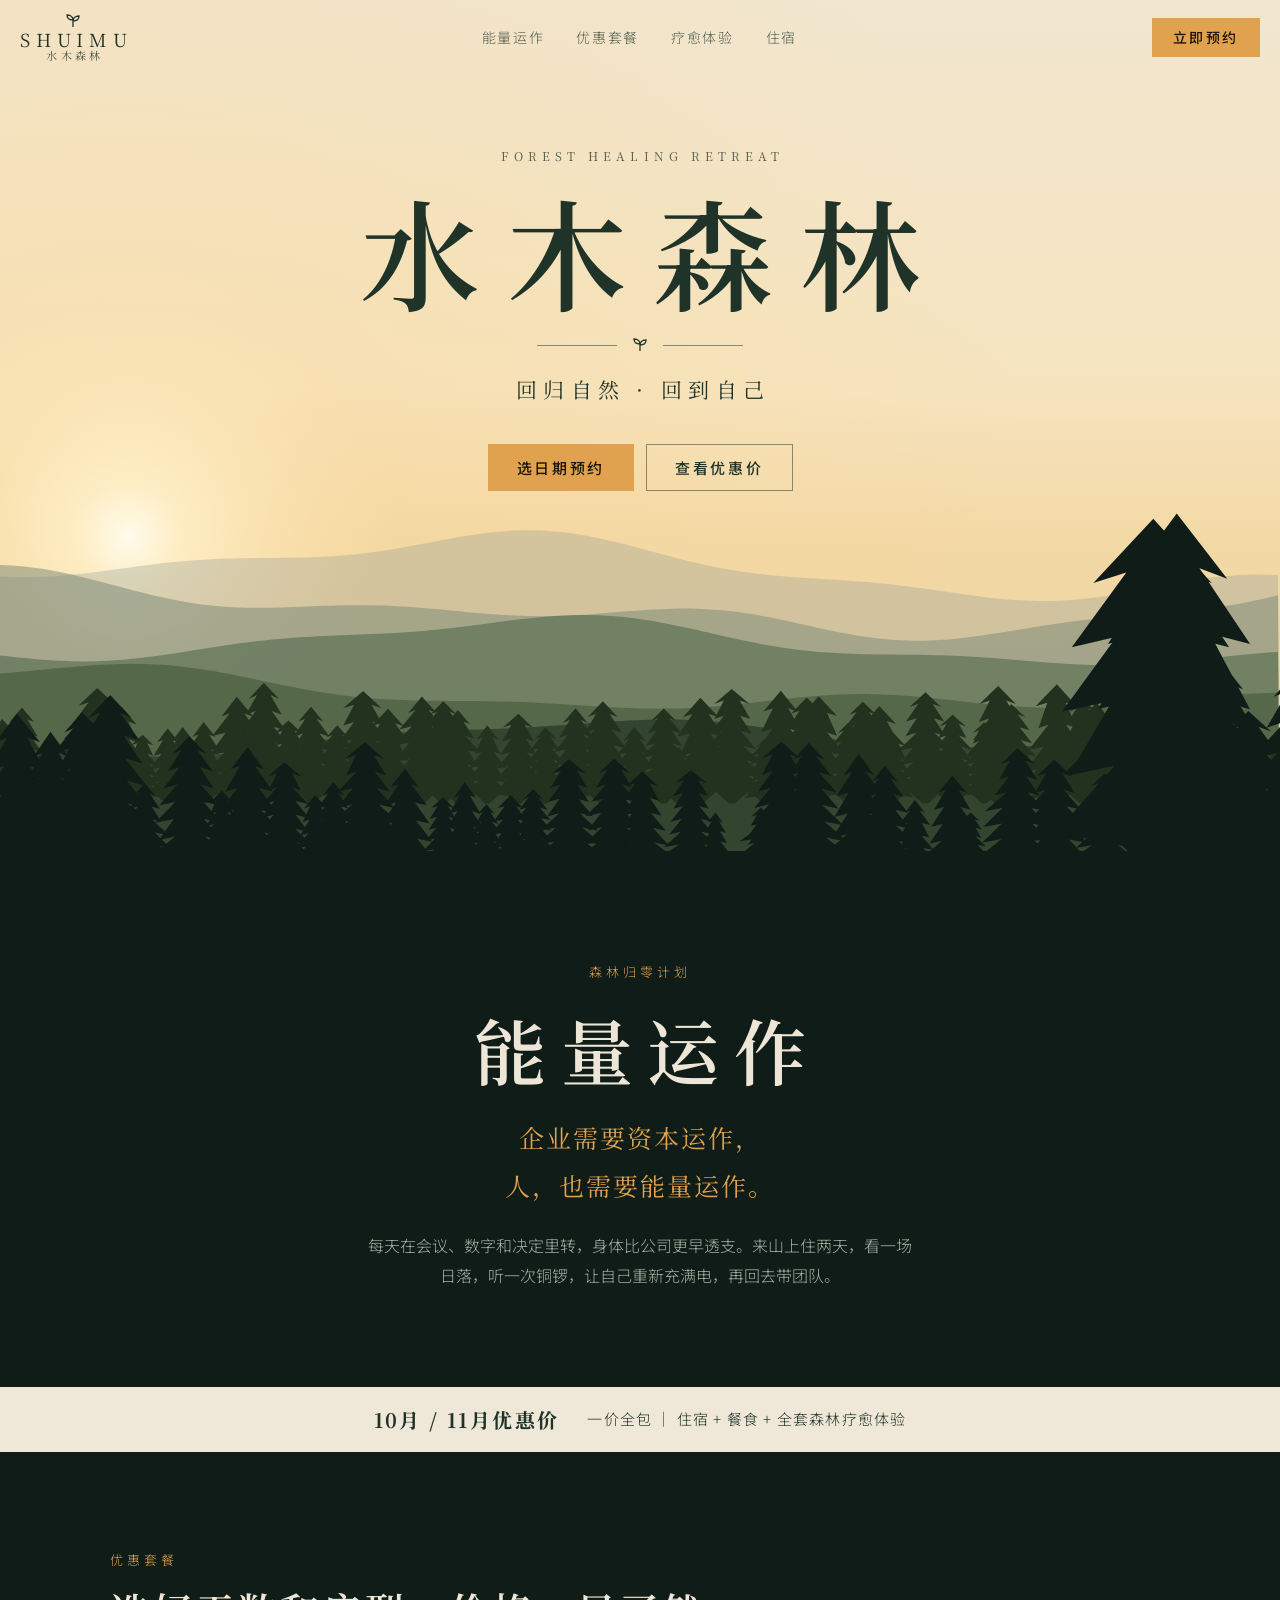
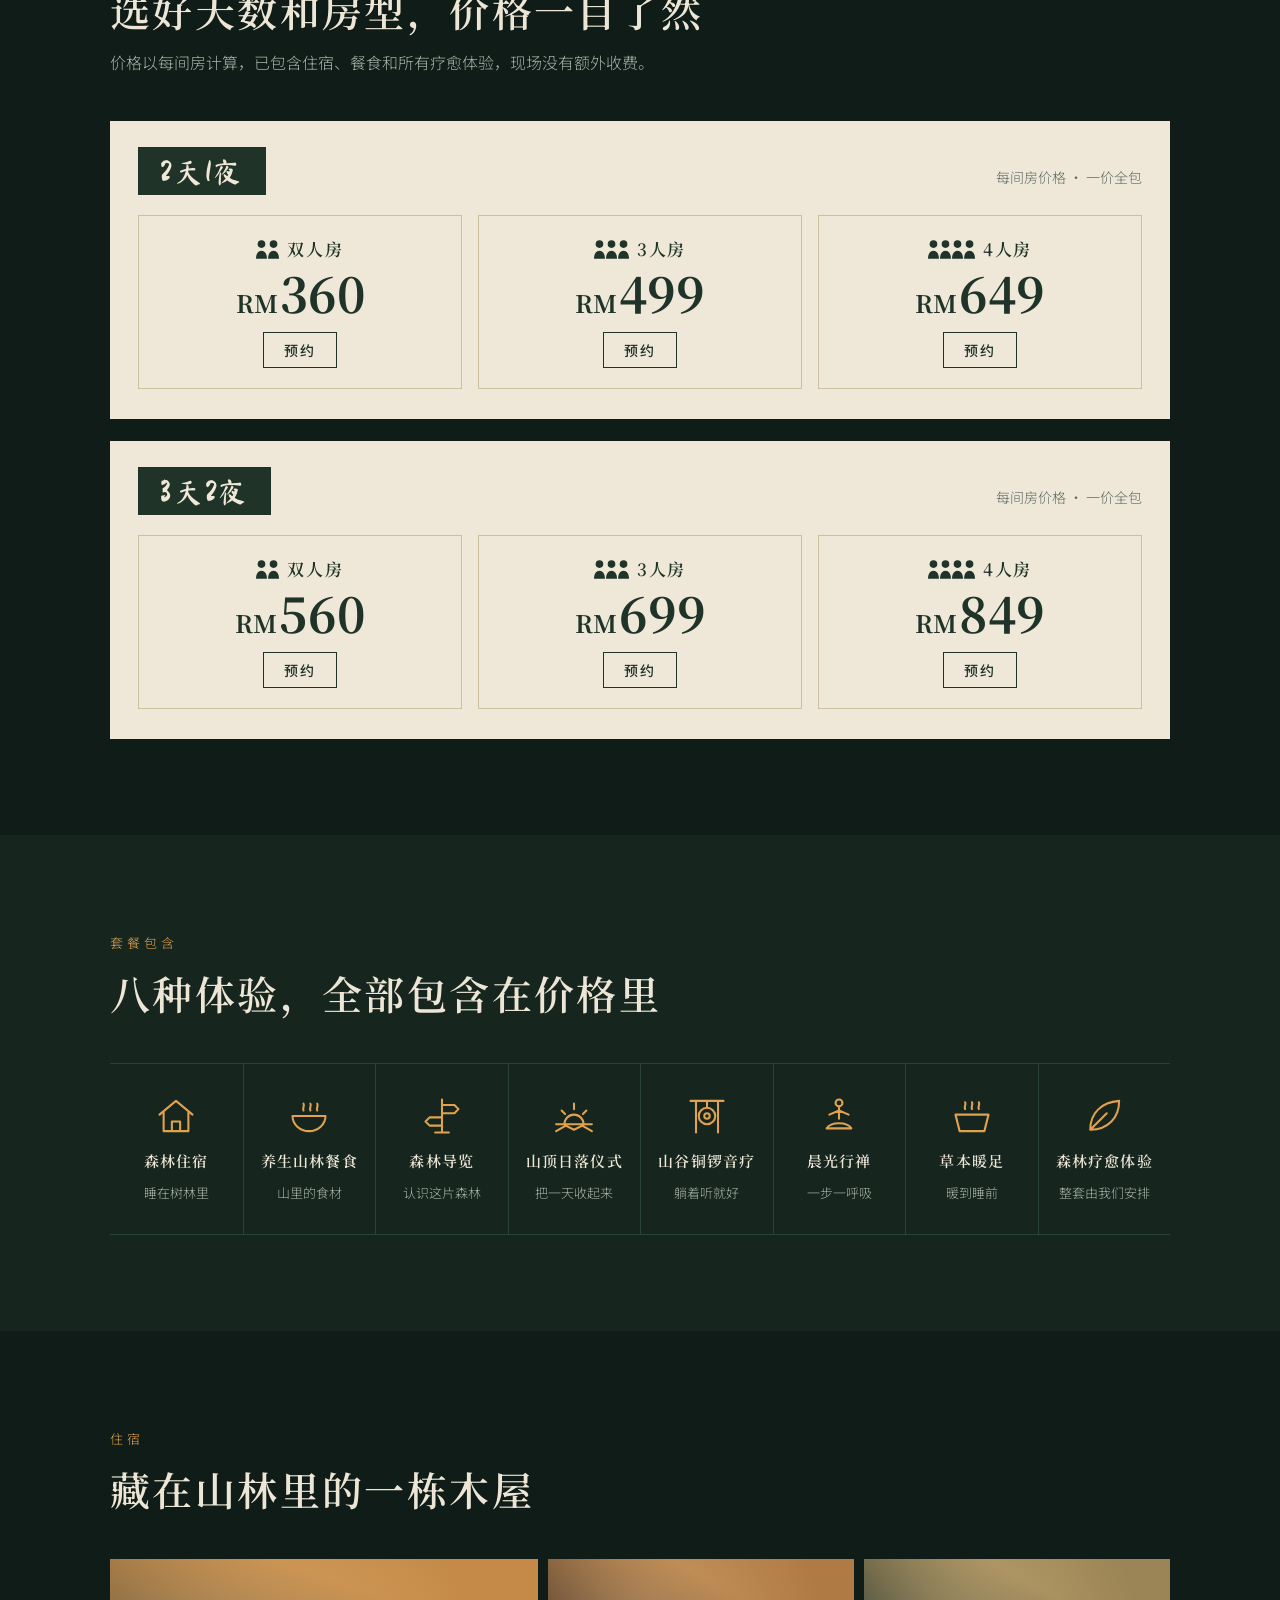
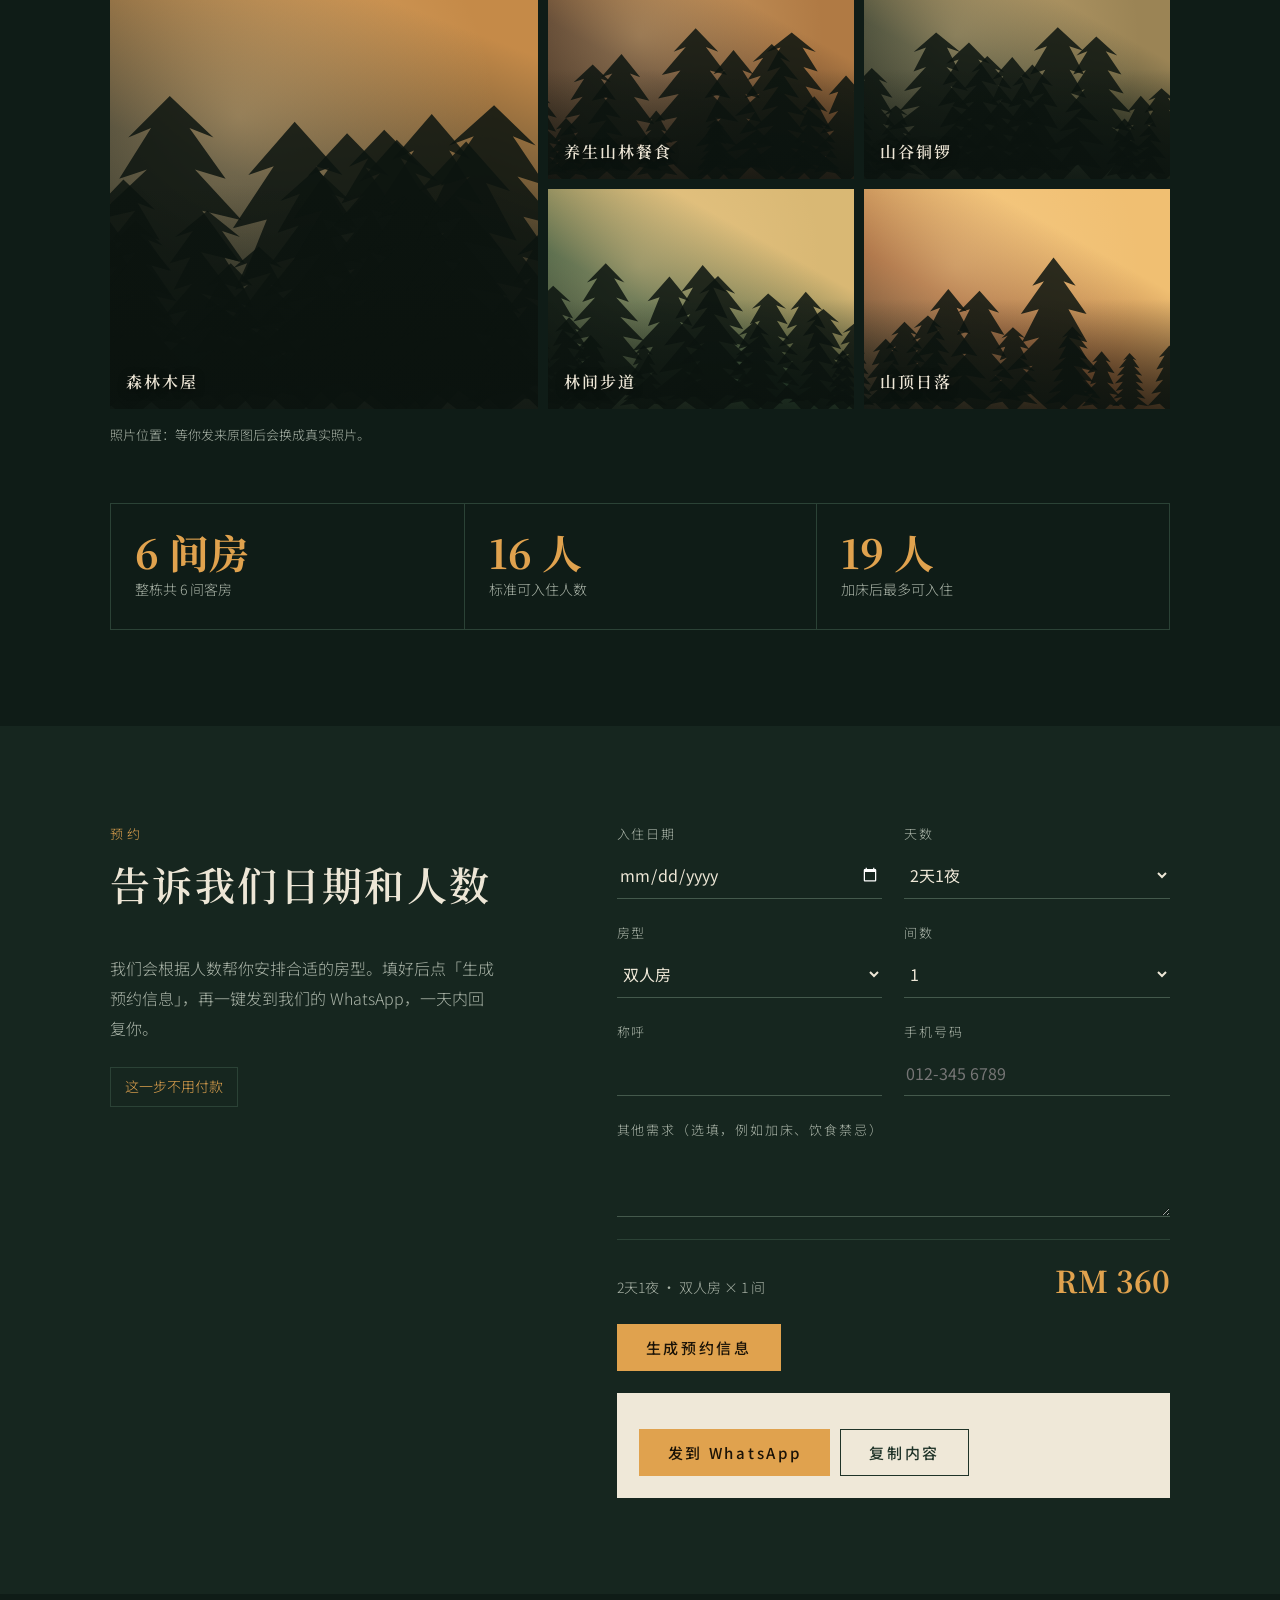
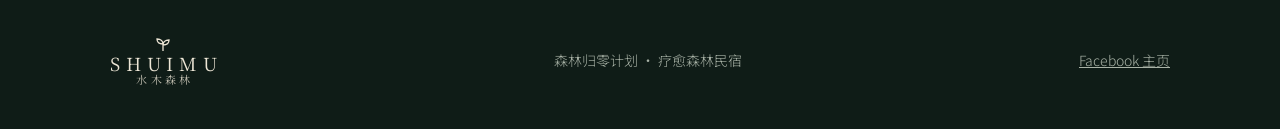
==== commit c0df30e9: "Redesign homepage to match brand posters Golden-hour hero with SHUIMU wordmark, new energy section f" ====
--- a/index.html
+++ b/index.html
@@ -6,248 +6,306 @@
 <title>水木森林</title>
 <link rel="preconnect" href="https://fonts.googleapis.com">
 <link rel="preconnect" href="https://fonts.gstatic.com" crossorigin>
-<link rel="stylesheet" href="https://fonts.googleapis.com/css2?family=Noto+Sans+SC:wght@300;400;500&family=Noto+Serif+SC:wght@400;600&display=swap">
+<link rel="stylesheet" href="https://fonts.googleapis.com/css2?family=Ma+Shan+Zheng&family=Noto+Sans+SC:wght@300;400;500&family=Noto+Serif+SC:wght@400;600;700&display=swap">
 <style>
-/* 布局：深林全屏首页 → 品牌故事 → 房间 → 活动 → 预约表；预约按钮始终固定在顶部 */
+/* 布局：跟海报同一个世界——夕阳山林首屏 → 优惠套餐（米白纸卡）→ 套餐包含 → 照片墙 → 预约。整站深林绿单一配色。 */
 :root {
-  --bg: #0f1c17;
-  --bg-2: #15251e;
-  --fg: #e9e6dc;
-  --muted: #a3b0a6;
-  --line: #2a3d34;
-  --gold: #c9a45c;
-  --gold-ink: #1a1405;
-  --mist: #1d3128;
-  --t1: #1d3a2f; --t2: #142a21; --t3: #0a1511;
-  --display: "Noto Serif SC", "Songti SC", "STSong", serif;
-  --body: "Noto Sans SC", "PingFang SC", "Microsoft YaHei", system-ui, sans-serif;
-}
-@media (prefers-color-scheme: dark) { :root:not([data-theme="light"]) { color-scheme: dark; } }
-@media (prefers-color-scheme: light) {
-  :root:not([data-theme="dark"]) {
-    --bg: #f3f1ea; --bg-2: #e8e6dc; --fg: #16261f; --muted: #4f6057;
-    --line: #cfd3c6; --gold: #8a6a22; --gold-ink: #fff9ea; --mist: #dfe4d6;
-    --t1: #8fa595; --t2: #4f6e5c; --t3: #223d30;
-    color-scheme: light;
-  }
-}
-:root[data-theme="light"] {
-  --bg: #f3f1ea; --bg-2: #e8e6dc; --fg: #16261f; --muted: #4f6057;
-  --line: #cfd3c6; --gold: #8a6a22; --gold-ink: #fff9ea; --mist: #dfe4d6;
-  --t1: #8fa595; --t2: #4f6e5c; --t3: #223d30;
-  color-scheme: light;
-}
-:root[data-theme="dark"] { --bg:#0f1c17; --bg-2:#15251e; --fg:#e9e6dc; --muted:#a3b0a6; --line:#2a3d34; --gold:#c9a45c; --gold-ink:#1a1405; --mist:#1d3128; --t1:#1d3a2f; --t2:#142a21; --t3:#0a1511; color-scheme: dark; }
-
+  color-scheme: dark;
+  --forest: #0f1c17;      /* 主底色：夜里的森林 */
+  --forest-2: #16261f;    /* 次底色 */
+  --moss: #2b4236;        /* 线条、深绿标签 */
+  --paper: #efe8d8;       /* 米白纸卡 */
+  --paper-ink: #1f3328;   /* 纸卡上的字 */
+  --ember: #e0a24e;       /* 夕阳金 */
+  --cream: #ede6d6;       /* 深底上的字 */
+  --mute: #a9b3a7;        /* 次要文字 */
+  --brush: "Ma Shan Zheng", "STXingkai", "KaiTi", serif;
+  --serif: "Noto Serif SC", "Songti SC", "STSong", serif;
+  --sans: "Noto Sans SC", "PingFang SC", "Microsoft YaHei", system-ui, sans-serif;
+}
 * { box-sizing: border-box; }
 html { scroll-behavior: smooth; }
-body {
-  margin: 0; background: var(--bg); color: var(--fg);
-  font-family: var(--body); font-weight: 300; font-size: 16px; line-height: 1.8;
-}
-img, svg { max-width: 100%; }
+body { margin: 0; background: var(--forest); color: var(--cream); font: 300 16px/1.85 var(--sans); }
 a { color: inherit; }
-:focus-visible { outline: 2px solid var(--gold); outline-offset: 3px; }
-.wrap { width: 100%; max-width: 1080px; margin-inline: auto; padding-inline: 20px; }
-h1, h2, h3 { font-family: var(--display); font-weight: 400; margin: 0; text-wrap: balance; letter-spacing: .04em; }
-.label { font-size: 12px; letter-spacing: .3em; color: var(--gold); text-transform: uppercase; }
+:focus-visible { outline: 2px solid var(--ember); outline-offset: 3px; }
+.wrap { width: 100%; max-width: 1100px; margin-inline: auto; padding-inline: 20px; }
+h1, h2, h3 { margin: 0; font-weight: 400; text-wrap: balance; }
+h2 { font: 600 clamp(28px, 4.2vw, 40px)/1.3 var(--serif); letter-spacing: .06em; }
+.eyebrow { font-size: 13px; letter-spacing: .32em; color: var(--ember); }
+.btn {
+  display: inline-block; cursor: pointer; text-decoration: none;
+  padding: 12px 28px; border: 1px solid var(--ember); background: var(--ember); color: #1b1307;
+  font: 500 15px/1.4 var(--sans); letter-spacing: .18em;
+}
+.btn:hover { background: #ebb565; }
+.btn.line { background: transparent; color: var(--cream); border-color: rgba(237,230,214,.45); }
+.btn.line:hover { border-color: var(--cream); }
 
 /* 顶部栏 */
 .top {
-  position: fixed; inset: 0 0 auto 0; z-index: 10;
-  padding: calc(12px + env(safe-area-inset-top, 0px)) 20px 12px;
+  position: fixed; inset: 0 0 auto; z-index: 20;
+  padding: calc(14px + env(safe-area-inset-top, 0px)) 20px 14px;
   display: flex; align-items: center; justify-content: space-between; gap: 16px;
-  background: linear-gradient(var(--bg), transparent);
-}
-.logo { font-family: var(--display); font-size: 20px; letter-spacing: .3em; text-decoration: none; }
-.top nav { display: flex; gap: 28px; font-size: 14px; }
-.top nav a { text-decoration: none; color: var(--muted); }
-.top nav a:hover { color: var(--fg); }
-.btn {
-  display: inline-block; border: 1px solid var(--gold); background: var(--gold); color: var(--gold-ink);
-  padding: 10px 24px; font: 500 14px/1.4 var(--body); letter-spacing: .15em; text-decoration: none; cursor: pointer;
-}
-.btn:hover { filter: brightness(1.08); }
-.btn.ghost { background: transparent; color: var(--fg); border-color: var(--line); }
-@media (max-width: 720px) { .top nav { display: none; } }
-
-/* 首页 */
-.hero { position: relative; overflow: hidden; background: linear-gradient(#16322a, #0f1c17 80%); padding: 150px 0 0; }
-:root[data-theme="light"] .hero { background: linear-gradient(#cdd9c8, #f3f1ea 85%); }
-@media (prefers-color-scheme: light) { :root:not([data-theme="dark"]) .hero { background: linear-gradient(#cdd9c8, #f3f1ea 85%); } }
-.hero .wrap { position: relative; z-index: 2; }
-.hero h1 { font-size: clamp(44px, 9vw, 92px); letter-spacing: .25em; line-height: 1.2; }
-.hero p.sub { max-width: 30em; color: var(--muted); margin: 20px 0 32px; }
-.hero .cta { display: flex; gap: 12px; flex-wrap: wrap; }
-.forest { display: block; width: 100%; height: clamp(160px, 28vw, 300px); margin-top: -20px; margin-bottom: -1px; }
-.forest .t1 { fill: var(--t1); } .forest .t2 { fill: var(--t2); } .forest .t3 { fill: var(--t3); }
-
-/* 通用区块 */
-section { padding-block: 88px; }
-.head { margin-bottom: 40px; display: grid; gap: 10px; }
-.head h2 { font-size: clamp(28px, 4.5vw, 40px); }
-
-/* 品牌故事 */
-.story { background: var(--bg-2); }
-.story .grid { display: grid; grid-template-columns: 1fr 1fr; gap: 56px; align-items: center; }
-.story p { color: var(--muted); margin: 0 0 16px; max-width: 32em; }
-.facts { display: grid; grid-template-columns: repeat(3, 1fr); gap: 16px; margin-top: 28px; }
-.facts b { display: block; font: 400 28px/1.2 var(--display); color: var(--gold); }
-.facts span { font-size: 13px; color: var(--muted); }
-.ph { /* 照片占位 */
-  position: relative; aspect-ratio: 4 / 5; width: 100%;
-  background: linear-gradient(160deg, var(--mist), var(--bg));
-  border: 1px solid var(--line); display: grid; place-items: end start; padding: 14px;
-  font-size: 12px; letter-spacing: .2em; color: var(--muted);
-}
-@media (max-width: 760px) { .story .grid { grid-template-columns: 1fr; gap: 32px; } .ph { aspect-ratio: 4 / 3; } }
-
-/* 房间 */
-.rooms { display: grid; grid-template-columns: repeat(3, 1fr); gap: 24px; }
-.room { display: flex; flex-direction: column; gap: 14px; min-width: 0; }
-.room .ph { aspect-ratio: 4 / 3; }
-.room:nth-child(2) .ph { background: linear-gradient(200deg, #28483a, var(--bg)); }
-.room:nth-child(3) .ph { background: linear-gradient(120deg, #3a4a35, var(--bg)); }
-.room h3 { font-size: 22px; }
-.room p { margin: 0; color: var(--muted); font-size: 15px; }
-.room .row { display: flex; justify-content: space-between; align-items: baseline; gap: 12px; border-top: 1px solid var(--line); padding-top: 12px; }
-.price { font-family: var(--display); font-size: 22px; color: var(--gold); font-variant-numeric: tabular-nums; }
-.price small { font: 300 13px var(--body); color: var(--muted); }
-.room .btn { align-self: flex-start; }
-@media (max-width: 860px) { .rooms { grid-template-columns: 1fr; max-width: 520px; } }
-
-/* 活动 */
-.acts { background: var(--bg-2); }
-.list { display: grid; }
-.act { display: grid; grid-template-columns: 140px 1fr auto; gap: 24px; padding-block: 26px; border-top: 1px solid var(--line); align-items: baseline; }
-.act:last-child { border-bottom: 1px solid var(--line); }
-.act time { color: var(--gold); font-size: 14px; letter-spacing: .1em; }
-.act h3 { font-size: 22px; margin-bottom: 4px; }
-.act p { margin: 0; color: var(--muted); font-size: 15px; }
-.act .tag { font-size: 13px; color: var(--muted); border: 1px solid var(--line); padding: 2px 12px; white-space: nowrap; }
-@media (max-width: 680px) { .act { grid-template-columns: 1fr; gap: 6px; } .act .tag { justify-self: start; margin-top: 6px; } }
-
-.pkgs { display: grid; grid-template-columns: 1fr 1fr; gap: 24px; }
-.pkg { border: 1px solid var(--line); padding: 28px; display: grid; gap: 4px; min-width: 0; align-content: start; }
-.pkg h3 { font-size: 26px; margin-bottom: 8px; color: var(--gold); }
-.tier { display: grid; grid-template-columns: 1fr auto auto; gap: 16px; align-items: center; padding-block: 14px; border-top: 1px solid var(--line); }
-.tier b { font: 400 26px var(--display); font-variant-numeric: tabular-nums; }
-.tier .btn { padding: 6px 16px; }
-.inc { grid-template-columns: repeat(4, 1fr); gap: 0 28px; }
-.inc .act { display: block; padding-block: 22px; border-bottom: 0; }
-.inc .act h3 { font-size: 19px; }
-@media (max-width: 860px) { .pkgs { grid-template-columns: 1fr; } .inc { grid-template-columns: 1fr 1fr; } }
-@media (max-width: 480px) { .inc { grid-template-columns: 1fr; } }
+  transition: background .3s;
+}
+.top { color: var(--paper-ink); }
+.top.solid { background: rgba(15,28,23,.94); backdrop-filter: blur(8px); color: var(--cream); }
+.logo { display: inline-grid; justify-items: center; gap: 2px; text-decoration: none; line-height: 1; }
+.logo svg { width: 18px; height: 14px; fill: none; stroke: currentColor; stroke-width: 1.3; }
+.logo b { font: 400 18px/1 var(--serif); letter-spacing: .32em; margin-right: -.32em; }
+.logo small { font: 400 11px/1 var(--serif); letter-spacing: .3em; margin-right: -.3em; opacity: .8; }
+.top nav { display: flex; gap: 32px; font-size: 14px; letter-spacing: .12em; }
+.top nav a { text-decoration: none; opacity: .75; }
+.top nav a:hover { opacity: 1; }
+.top .btn { padding: 9px 20px; font-size: 14px; }
+@media (max-width: 760px) { .top nav { display: none; } }
+
+/* 首屏：跟「能量运作」海报一样的金色晨光 */
+.hero { position: relative; min-height: clamp(620px, 96vh, 900px); overflow: hidden; color: var(--paper-ink); }
+.hero canvas { position: absolute; inset: 0; width: 100%; height: 100%; display: block; }
+.hero .wrap { position: relative; z-index: 2; padding-block: 150px 280px; display: grid; justify-items: center; text-align: center; }
+.hero .en { font: 400 12px/1 var(--serif); letter-spacing: .42em; margin-right: -.42em; opacity: .75; }
+.hero h1 { margin-top: 22px; font: 600 clamp(58px, 11vw, 120px)/1.1 var(--serif); letter-spacing: .22em; margin-right: -.22em; }
+.rule { display: flex; align-items: center; gap: 14px; margin: 22px 0 18px; }
+.rule i { display: block; width: 80px; height: 1px; background: currentColor; opacity: .5; }
+.rule svg { width: 18px; height: 14px; fill: none; stroke: currentColor; stroke-width: 1.3; }
+.hero p { margin: 0 0 34px; font: 400 clamp(17px, 2vw, 21px)/1.9 var(--serif); letter-spacing: .3em; margin-right: -.3em; }
+.hero .cta { display: flex; gap: 12px; flex-wrap: wrap; justify-content: center; }
+.hero .btn.line { color: var(--paper-ink); border-color: rgba(31,51,40,.5); }
+.hero .btn.line:hover { border-color: var(--paper-ink); }
+
+/* 能量运作 */
+.energy { background: var(--forest); text-align: center; }
+.energy .wrap { display: grid; justify-items: center; gap: 22px; }
+.energy h2 { font: 600 clamp(40px, 7vw, 72px)/1.2 var(--serif); letter-spacing: .2em; margin-right: -.2em; color: var(--cream); }
+.energy blockquote { margin: 0; font: 400 clamp(19px, 2.4vw, 25px)/1.9 var(--serif); letter-spacing: .08em; color: var(--ember); }
+.energy p { margin: 0; max-width: 34em; color: var(--mute); }
+
+/* 优惠横条 */
+.promo { background: var(--paper); color: var(--paper-ink); }
+.promo .wrap { display: flex; flex-wrap: wrap; gap: 8px 28px; align-items: center; justify-content: center; padding-block: 18px; text-align: center; }
+.promo b { font: 700 20px var(--serif); letter-spacing: .12em; }
+.promo span { font-size: 15px; letter-spacing: .08em; }
+
+section { padding-block: 96px; }
+.head { display: grid; gap: 12px; margin-bottom: 44px; }
+.head p { margin: 0; color: var(--mute); max-width: 36em; }
+
+/* 套餐价格 */
+.pkgs { display: grid; gap: 22px; }
+.pkg { background: var(--paper); color: var(--paper-ink); padding: 26px 28px 30px; display: grid; gap: 20px; }
+.pkg-head { display: flex; align-items: baseline; justify-content: space-between; gap: 12px; flex-wrap: wrap; }
+.chip { display: inline-block; background: var(--paper-ink); color: var(--paper); font: 400 30px/1 var(--brush); padding: 10px 22px 8px; letter-spacing: .06em; }
+.pkg-head small { font-size: 14px; color: #5b6b60; }
+.tiers { display: grid; grid-template-columns: repeat(3, 1fr); gap: 16px; }
+.tier { border: 1px solid #cbbf9f; padding: 20px 18px; display: grid; gap: 6px; justify-items: center; text-align: center; min-width: 0; }
+.tier .who { display: flex; align-items: center; gap: 8px; font: 600 17px var(--serif); letter-spacing: .1em; }
+.tier .who svg { height: 20px; fill: var(--paper-ink); }
+.tier .rm { font: 700 clamp(34px, 4.6vw, 48px)/1.1 var(--serif); font-variant-numeric: tabular-nums; }
+.tier .rm small { font-size: .5em; margin-right: 2px; }
+.tier button { margin-top: 6px; background: transparent; border: 1px solid var(--paper-ink); color: var(--paper-ink); font: 500 14px var(--sans); letter-spacing: .15em; padding: 7px 20px; cursor: pointer; }
+.tier button:hover { background: var(--paper-ink); color: var(--paper); }
+@media (max-width: 600px) {
+  .tiers { grid-template-columns: 1fr; gap: 10px; }
+  .tier { grid-template-columns: 1fr auto; justify-items: start; text-align: left; align-items: center; padding: 14px 16px; }
+  .tier .rm { font-size: 32px; }
+  .tier button { grid-column: 1 / -1; justify-self: stretch; }
+}
+
+/* 套餐包含 */
+.inc { background: var(--forest-2); }
+.icons { display: grid; grid-template-columns: repeat(8, 1fr); border-block: 1px solid var(--moss); }
+.ic { display: grid; justify-items: center; align-content: start; gap: 12px; padding: 30px 6px; text-align: center; border-left: 1px solid var(--moss); min-width: 0; }
+.ic:first-child { border-left: 0; }
+.ic svg { width: 44px; height: 44px; stroke: var(--ember); fill: none; stroke-width: 1.5; stroke-linecap: round; stroke-linejoin: round; }
+.ic b { font: 600 15px/1.4 var(--serif); letter-spacing: .08em; }
+.ic span { font-size: 13px; color: var(--mute); line-height: 1.6; }
+@media (max-width: 900px) {
+  .icons { grid-template-columns: repeat(4, 1fr); }
+  .ic:nth-child(5) { border-left: 0; }
+  .ic:nth-child(n+5) { border-top: 1px solid var(--moss); }
+}
+@media (max-width: 480px) {
+  .icons { grid-template-columns: repeat(2, 1fr); }
+  .ic:nth-child(odd) { border-left: 0; }
+  .ic:nth-child(n+3) { border-top: 1px solid var(--moss); }
+}
+
+/* 照片墙 */
+.gallery { display: grid; grid-template-columns: 1.4fr 1fr 1fr; grid-template-rows: 220px 220px; gap: 10px; }
+.shot { position: relative; overflow: hidden; display: flex; align-items: flex-end; padding: 16px; min-width: 0; }
+.shot:first-child { grid-row: span 2; }
+.shot canvas { position: absolute; inset: 0; width: 100%; height: 100%; }
+.shot b { position: relative; font: 600 16px var(--serif); letter-spacing: .12em; text-shadow: 0 2px 10px rgba(0,0,0,.6); }
+.gallery-note { margin: 14px 0 0; font-size: 13px; color: var(--mute); }
+@media (max-width: 700px) { .gallery { grid-template-columns: 1fr 1fr; grid-template-rows: 260px 160px 160px; } .shot:first-child { grid-column: span 2; grid-row: auto; } }
+
+/* 房型安排 */
+.stay { display: grid; grid-template-columns: repeat(3, 1fr); border: 1px solid var(--moss); margin-top: 56px; }
+.stay div { padding: 26px 24px; border-left: 1px solid var(--moss); }
+.stay div:first-child { border-left: 0; }
+.stay b { display: block; font: 700 40px/1.1 var(--serif); color: var(--ember); font-variant-numeric: tabular-nums; }
+.stay span { color: var(--mute); font-size: 14px; }
+@media (max-width: 600px) { .stay { grid-template-columns: 1fr; } .stay div { border-left: 0; border-top: 1px solid var(--moss); } .stay div:first-child { border-top: 0; } }
 
 /* 预约 */
-.book-grid { display: grid; grid-template-columns: 1fr 1.2fr; gap: 56px; }
+.book { background: var(--forest-2); }
+.book-grid { display: grid; grid-template-columns: 1fr 1.25fr; gap: 64px; }
 .book-grid > * { min-width: 0; }
-.book-grid p { color: var(--muted); max-width: 26em; }
-form { display: grid; grid-template-columns: 1fr 1fr; gap: 20px; }
-.f { display: grid; gap: 6px; }
+.book-grid .lead { color: var(--mute); max-width: 24em; }
+.free { display: inline-block; margin-top: 8px; font-size: 14px; color: var(--ember); border: 1px solid var(--moss); padding: 6px 14px; }
+form { display: grid; grid-template-columns: 1fr 1fr; gap: 22px; }
+.f { display: grid; gap: 6px; min-width: 0; }
 .f.full { grid-column: 1 / -1; }
-label { font-size: 13px; letter-spacing: .12em; color: var(--muted); }
+label { font-size: 13px; letter-spacing: .14em; color: var(--mute); }
 input, select, textarea {
-  width: 100%; background: transparent; color: var(--fg); border: 0; border-bottom: 1px solid var(--line);
-  padding: 10px 2px; font: 400 16px var(--body); border-radius: 0;
-}
-select option { background: var(--bg); color: var(--fg); }
-input:focus, select:focus, textarea:focus { outline: none; border-bottom-color: var(--gold); }
-.note { font-size: 13px; color: var(--muted); }
-.result { grid-column: 1 / -1; border: 1px solid var(--gold); padding: 18px; display: grid; gap: 12px; }
-.result pre { margin: 0; white-space: pre-wrap; font: 400 14px/1.8 var(--body); }
-.result .btns { display: flex; gap: 12px; flex-wrap: wrap; }
-@media (max-width: 800px) { .book-grid { grid-template-columns: 1fr; gap: 32px; } form { grid-template-columns: 1fr; } }
-
-footer { border-top: 1px solid var(--line); padding-block: 40px calc(40px + env(safe-area-inset-bottom, 0px)); color: var(--muted); font-size: 14px; }
-footer .wrap { display: flex; justify-content: space-between; gap: 16px; flex-wrap: wrap; }
-@media (prefers-reduced-motion: reduce) { html { scroll-behavior: auto; } }
+  width: 100%; background: transparent; color: var(--cream); border: 0; border-bottom: 1px solid #44594c;
+  padding: 10px 2px; font: 400 16px var(--sans); border-radius: 0;
+}
+select option { background: var(--forest); }
+input:focus, select:focus, textarea:focus { outline: none; border-bottom-color: var(--ember); }
+.total { grid-column: 1 / -1; display: flex; justify-content: space-between; align-items: baseline; gap: 12px; flex-wrap: wrap; border-top: 1px solid var(--moss); padding-top: 18px; }
+.total span { color: var(--mute); font-size: 14px; }
+.total b { font: 700 30px var(--serif); color: var(--ember); font-variant-numeric: tabular-nums; }
+.submit { grid-column: 1 / -1; display: flex; align-items: center; gap: 14px; flex-wrap: wrap; }
+.err { color: #f0b48a; font-size: 14px; }
+.result { grid-column: 1 / -1; background: var(--paper); color: var(--paper-ink); padding: 22px; display: grid; gap: 14px; }
+.result pre { margin: 0; white-space: pre-wrap; font: 400 15px/1.8 var(--sans); }
+.result .row { display: flex; gap: 10px; flex-wrap: wrap; align-items: center; }
+.result .btn.line { color: var(--paper-ink); border-color: var(--paper-ink); }
+.result small { font-size: 13px; color: #5b6b60; }
+@media (max-width: 820px) { .book-grid { grid-template-columns: 1fr; gap: 36px; } }
+@media (max-width: 480px) { form { grid-template-columns: 1fr; } }
+
+footer { padding-block: 44px calc(44px + env(safe-area-inset-bottom, 0px)); font-size: 14px; color: var(--mute); }
+footer .wrap { display: flex; justify-content: space-between; align-items: center; gap: 16px; flex-wrap: wrap; }
+footer .logo { color: var(--cream); }
+@media (prefers-reduced-motion: reduce) { html { scroll-behavior: auto; } .top { transition: none; } }
 </style>
 </head>
 <body>
 
-<header class="top">
-  <a class="logo" href="#top">水木森林</a>
+<header class="top" id="topbar">
+  <a class="logo" href="#top" aria-label="水木森林"><svg viewBox="0 0 18 14" aria-hidden="true"><path d="M9 13V6M9 6C9 3 7 1 3 1c0 3 2 5 6 5ZM9 7c0-3 2-5 6-5 0 3-2 5-6 5Z"/></svg><b>SHUIMU</b><small>水木森林</small></a>
   <nav aria-label="主菜单">
-    <a href="#story">关于我们</a><a href="#rooms">套餐</a><a href="#activities">体验</a>
+    <a href="#energy">能量运作</a><a href="#packages">优惠套餐</a><a href="#included">疗愈体验</a><a href="#stay">住宿</a>
   </nav>
   <a class="btn" href="#book">立即预约</a>
 </header>
 
 <main id="top">
   <div class="hero">
+    <canvas id="sky" aria-hidden="true"></canvas>
     <div class="wrap">
-      <div class="label">森林归零计划</div>
+      <span class="en">FOREST HEALING RETREAT</span>
       <h1>水木森林</h1>
-      <p class="sub">把手机放下，把呼吸放慢。在森林里住一晚，让身体先安静下来。</p>
+      <div class="rule"><i></i><svg viewBox="0 0 18 14" aria-hidden="true"><path d="M9 13V6M9 6C9 3 7 1 3 1c0 3 2 5 6 5ZM9 7c0-3 2-5 6-5 0 3-2 5-6 5Z"/></svg><i></i></div>
+      <p>回归自然 · 回到自己</p>
       <div class="cta">
         <a class="btn" href="#book">选日期预约</a>
-        <a class="btn ghost" href="#rooms">看看套餐</a>
-      </div>
-    </div>
-    <svg class="forest" id="forest" viewBox="0 0 1200 300" preserveAspectRatio="xMidYMax slice" aria-hidden="true"></svg>
+        <a class="btn line" href="#packages">查看优惠价</a>
+      </div>
+    </div>
   </div>
 
-  <section class="story" id="story">
-    <div class="wrap grid">
-      <div>
-        <div class="head"><span class="label">关于水木森林</span><h2>森林不说话，人自然会放松</h2></div>
-        <p>水木森林是一间藏在树林里的疗愈民宿。这里没有喧闹的行程，只有清晨的鸟声、傍晚的雾气和一张好睡的床。</p>
-        <p>山顶看日落，山谷听铜锣，清晨在林间行禅。我们把住宿、餐食和疗愈体验放进同一个价格里，你只需要人到。</p>
-        <div class="facts">
-          <div><b>6间</b><span>房</span></div>
-          <div><b>16人</b><span>可入住（加床可到19人）</span></div>
-          <div><b>一价全包</b><span>住宿 + 餐食 + 疗愈体验</span></div>
-        </div>
-      </div>
-      <div class="ph" role="img" aria-label="森林照片位置">森林照片（待替换）</div>
+  <section class="energy" id="energy">
+    <div class="wrap">
+      <span class="eyebrow">森林归零计划</span>
+      <h2>能量运作</h2>
+      <blockquote>企业需要资本运作，<br>人，也需要能量运作。</blockquote>
+      <p>每天在会议、数字和决定里转，身体比公司更早透支。来山上住两天，看一场日落，听一次铜锣，让自己重新充满电，再回去带团队。</p>
     </div>
   </section>
 
-  <section id="rooms">
+  <div class="promo">
     <div class="wrap">
-      <div class="head"><span class="label">10月 / 11月优惠价</span><h2>森林归零计划</h2><p class="note">一价全包：住宿 + 餐食 + 全套森林疗愈体验。价格为每个房间的价钱。</p></div>
-      <div class="pkgs">
-        <article class="pkg"><h3>2天1夜</h3><div class="tier"><span>双人房</span><b>RM 360</b><button class="btn ghost" type="button" data-pkg="2天1夜" data-size="双人房">预约</button></div><div class="tier"><span>3人房</span><b>RM 499</b><button class="btn ghost" type="button" data-pkg="2天1夜" data-size="3人房">预约</button></div><div class="tier"><span>4人房</span><b>RM 649</b><button class="btn ghost" type="button" data-pkg="2天1夜" data-size="4人房">预约</button></div></article>
-        <article class="pkg"><h3>3天2夜</h3><div class="tier"><span>双人房</span><b>RM 560</b><button class="btn ghost" type="button" data-pkg="3天2夜" data-size="双人房">预约</button></div><div class="tier"><span>3人房</span><b>RM 699</b><button class="btn ghost" type="button" data-pkg="3天2夜" data-size="3人房">预约</button></div><div class="tier"><span>4人房</span><b>RM 849</b><button class="btn ghost" type="button" data-pkg="3天2夜" data-size="4人房">预约</button></div></article>
-      </div>
+      <b>10月 / 11月优惠价</b>
+      <span>一价全包 ｜ 住宿 + 餐食 + 全套森林疗愈体验</span>
+    </div>
+  </div>
+
+  <section id="packages">
+    <div class="wrap">
+      <div class="head">
+        <span class="eyebrow">优惠套餐</span>
+        <h2>选好天数和房型，价格一目了然</h2>
+        <p>价格以每间房计算，已包含住宿、餐食和所有疗愈体验，现场没有额外收费。</p>
+      </div>
+      <div class="pkgs" id="pkgs"></div>
     </div>
   </section>
 
-  <section class="acts" id="activities">
+  <section class="inc" id="included">
     <div class="wrap">
-      <div class="head"><span class="label">套餐包含</span><h2>来一次，就把这些都体验到</h2></div>
-      <div class="list inc"><div class="act"><div><h3>森林住宿</h3><p>在树林里的房间，睡一个安静的觉。</p></div></div><div class="act"><div><h3>养生山林餐食</h3><p>用山里的食材，吃得清淡又踏实。</p></div></div><div class="act"><div><h3>森林导览</h3><p>跟着向导认识这片森林。</p></div></div><div class="act"><div><h3>山顶日落仪式</h3><p>在山顶看日落，把一天慢慢收起来。</p></div></div><div class="act"><div><h3>山谷铜锣音疗</h3><p>铜锣的声音在山谷里回荡，躺着听就好。</p></div></div><div class="act"><div><h3>晨光行禅</h3><p>清晨在林间慢慢走，一步一呼吸。</p></div></div><div class="act"><div><h3>草本暖足</h3><p>热草本泡脚，暖到睡前。</p></div></div><div class="act"><div><h3>森林疗愈体验</h3><p>由我们安排的整套疗愈活动。</p></div></div></div>
+      <div class="head">
+        <span class="eyebrow">套餐包含</span>
+        <h2>八种体验，全部包含在价格里</h2>
+      </div>
+      <div class="icons">
+        <div class="ic"><svg viewBox="0 0 32 32"><path d="M4 15 16 5l12 10M7 13v14h18V13M13 27v-7h6v7"/></svg><b>森林住宿</b><span>睡在树林里</span></div>
+        <div class="ic"><svg viewBox="0 0 32 32"><path d="M4 16h24a12 11 0 0 1-24 0ZM12 12c-1-2 1-3 0-5M17 12c-1-2 1-3 0-5M22 12c-1-2 1-3 0-5"/></svg><b>养生山林餐食</b><span>山里的食材</span></div>
+        <div class="ic"><svg viewBox="0 0 32 32"><path d="M16 4v24M16 8h9l3 3-3 3h-9M16 17H7l-3 3 3 3h9M11 28h10"/></svg><b>森林导览</b><span>认识这片森林</span></div>
+        <div class="ic"><svg viewBox="0 0 32 32"><path d="M3 22h26M9 22a7 7 0 0 1 14 0M16 7v4M7 12l2.5 2.5M25 12l-2.5 2.5M3 27l7-4 6 3 6-3 7 4"/></svg><b>山顶日落仪式</b><span>把一天收起来</span></div>
+        <div class="ic"><svg viewBox="0 0 32 32"><path d="M4 5h24M8 5v23M24 5v23M16 5v4"/><circle cx="16" cy="16" r="6"/><circle cx="16" cy="16" r="2"/></svg><b>山谷铜锣音疗</b><span>躺着听就好</span></div>
+        <div class="ic"><svg viewBox="0 0 32 32"><circle cx="16" cy="6.5" r="2.5"/><path d="M16 10v8M9 15l7-3 7 3M7 25c3-5 15-5 18 0Z"/></svg><b>晨光行禅</b><span>一步一呼吸</span></div>
+        <div class="ic"><svg viewBox="0 0 32 32"><path d="M4 15h24l-3 12H7ZM11 11c-1-2 1-3 0-5M16 11c-1-2 1-3 0-5M21 11c-1-2 1-3 0-5"/></svg><b>草本暖足</b><span>暖到睡前</span></div>
+        <div class="ic"><svg viewBox="0 0 32 32"><path d="M6 26C6 14 14 6 27 5c0 12-8 21-21 21ZM6 26 18 14"/></svg><b>森林疗愈体验</b><span>整套由我们安排</span></div>
+      </div>
     </div>
   </section>
 
-  <section id="book">
+  <section id="stay">
+    <div class="wrap">
+      <div class="head">
+        <span class="eyebrow">住宿</span>
+        <h2>藏在山林里的一栋木屋</h2>
+      </div>
+      <div class="gallery">
+        <div class="shot" data-scene="house"><canvas aria-hidden="true"></canvas><b>森林木屋</b></div>
+        <div class="shot" data-scene="meal"><canvas aria-hidden="true"></canvas><b>养生山林餐食</b></div>
+        <div class="shot" data-scene="gong"><canvas aria-hidden="true"></canvas><b>山谷铜锣</b></div>
+        <div class="shot" data-scene="path"><canvas aria-hidden="true"></canvas><b>林间步道</b></div>
+        <div class="shot" data-scene="sunset"><canvas aria-hidden="true"></canvas><b>山顶日落</b></div>
+      </div>
+      <p class="gallery-note">照片位置：等你发来原图后会换成真实照片。</p>
+      <div class="stay">
+        <div><b>6 间房</b><span>整栋共 6 间客房</span></div>
+        <div><b>16 人</b><span>标准可入住人数</span></div>
+        <div><b>19 人</b><span>加床后最多可入住</span></div>
+      </div>
+    </div>
+  </section>
+
+  <section class="book" id="book">
     <div class="wrap book-grid">
       <div>
-        <div class="head"><span class="label">预约</span><h2>告诉我们你想哪天来</h2></div>
-        <p>告诉我们日期和人数，我们会根据人数帮你安排合适的房型。填好后点「生成预约信息」，再一键发到我们的 WhatsApp。</p>
-        <p class="note">这一步还没有付款，不会扣任何费用。</p>
+        <div class="head">
+          <span class="eyebrow">预约</span>
+          <h2>告诉我们日期和人数</h2>
+        </div>
+        <p class="lead">我们会根据人数帮你安排合适的房型。填好后点「生成预约信息」，再一键发到我们的 WhatsApp，一天内回复你。</p>
+        <span class="free">这一步不用付款</span>
       </div>
       <form id="form" novalidate>
         <div class="f"><label for="in">入住日期</label><input type="date" id="in" required></div>
-        <div class="f"><label for="out">退房日期</label><input type="date" id="out" required></div>
         <div class="f"><label for="pkg">天数</label>
-          <select id="pkg"><option>2天1夜</option><option>3天2夜</option></select></div>
+          <select id="pkg"><option value="0">2天1夜</option><option value="1">3天2夜</option></select></div>
         <div class="f"><label for="size">房型</label>
-          <select id="size"><option>双人房</option><option>3人房</option><option>4人房</option></select></div>
-        <div class="f"><label for="guests">总人数</label>
-          <select id="guests"><option>1</option><option selected>2</option><option>3</option><option>4</option><option>5</option><option>6</option><option>7</option><option>8</option><option>9</option><option>10</option><option>11</option><option>12</option><option>13</option><option>14</option><option>15</option><option>16</option><option>17</option><option>18</option><option>19</option></select></div>
+          <select id="size"><option value="0">双人房</option><option value="1">3人房</option><option value="2">4人房</option></select></div>
+        <div class="f"><label for="rooms">间数</label>
+          <select id="rooms"><option>1</option><option>2</option><option>3</option><option>4</option><option>5</option><option>6</option></select></div>
         <div class="f"><label for="name">称呼</label><input type="text" id="name" autocomplete="name" required></div>
         <div class="f"><label for="phone">手机号码</label><input type="tel" id="phone" autocomplete="tel" placeholder="012-345 6789" required></div>
-        <div class="f full"><label for="msg">其他需求（选填，例如多间房、加床）</label><textarea id="msg" rows="2"></textarea></div>
-        <div class="f full"><button class="btn" type="submit">生成预约信息</button><span class="note" id="err" role="alert"></span></div>
+        <div class="f full"><label for="msg">其他需求（选填，例如加床、饮食禁忌）</label><textarea id="msg" rows="2"></textarea></div>
+        <div class="total"><span id="sum">2天1夜 · 双人房 × 1 间</span><b id="price">RM 360</b></div>
+        <div class="submit"><button class="btn" type="submit">生成预约信息</button><span class="err" id="err" role="alert"></span></div>
         <div class="result" id="result" hidden>
           <pre id="text"></pre>
-          <div class="btns">
+          <div class="row">
             <a class="btn" id="wa" href="#" target="_blank" rel="noopener">发到 WhatsApp</a>
-            <button class="btn ghost" type="button" id="copy">复制内容</button>
+            <button class="btn line" type="button" id="copy">复制内容</button>
+            <small id="copied"></small>
           </div>
-          <span class="note" id="copied"></span>
         </div>
       </form>
     </div>
@@ -256,82 +314,186 @@
 
 <footer>
   <div class="wrap">
-    <span>© 水木森林 · 疗愈森林民宿</span>
+    <span class="logo"><svg viewBox="0 0 18 14" aria-hidden="true"><path d="M9 13V6M9 6C9 3 7 1 3 1c0 3 2 5 6 5ZM9 7c0-3 2-5 6-5 0 3-2 5-6 5Z"/></svg><b>SHUIMU</b><small>水木森林</small></span>
+    <span>森林归零计划 · 疗愈森林民宿</span>
     <a href="https://www.facebook.com/profile.php?id=61592713596419" target="_blank" rel="noopener">Facebook 主页</a>
   </div>
 </footer>
 
 <script>
-// 预约信息会发到这个 WhatsApp 号码。正式使用前请换成你们自己的号码（国家码 60 开头，不要加 + 或空格）。
+// 预约信息会发到这个 WhatsApp 号码。正式使用前请换成你们自己的号码（60 开头，不加 + 和空格）。
 var WHATSAPP = "60123456789";
 
-// 森林剪影：三层松树
+var PLANS = [
+  { name: "2天1夜", prices: [360, 499, 649] },
+  { name: "3天2夜", prices: [560, 699, 849] }
+];
+var SIZES = ["双人房", "3人房", "4人房"];
+var $ = function (id) { return document.getElementById(id); };
+
+function updateTotal() {
+  var p = PLANS[$("pkg").value], s = +$("size").value, n = +$("rooms").value;
+  $("sum").textContent = p.name + " · " + SIZES[s] + " × " + n + " 间";
+  $("price").textContent = "RM " + (p.prices[s] * n).toLocaleString("en-MY");
+}
+
+// 价格卡
 (function () {
-  var svg = document.getElementById("forest"), seed = 7, out = "";
-  function rnd() { seed = (seed * 16807) % 2147483647; return seed / 2147483647; }
-  var layers = [
-    { c: "t1", y: 215, h: [60, 110], step: 26 },
-    { c: "t2", y: 255, h: [80, 150], step: 34 },
-    { c: "t3", y: 300, h: [110, 210], step: 46 }
-  ];
-  layers.forEach(function (L) {
-    var g = '<g class="' + L.c + '"><rect x="-20" y="' + (L.y - 4) + '" width="1260" height="' + (300 - L.y + 4) + '"/>';
-    for (var x = -20; x < 1240; x += L.step * (.7 + rnd() * .6)) {
-      var h = L.h[0] + rnd() * (L.h[1] - L.h[0]), w = h * .38;
-      g += '<polygon points="' + x + "," + L.y + " " + (x - w / 2) + "," + L.y + " " + x + "," + (L.y - h) + " " + (x + w / 2) + "," + L.y + '"/>';
-    }
-    out += g + "</g>";
+  var person = '<circle cx="5" cy="4.5" r="3.5"/><path d="M0 18c0-5 2.2-7.5 5-7.5s5 2.5 5 7.5Z"/>';
+  function people(n) {
+    var g = "";
+    for (var i = 0; i < n; i++) g += '<g transform="translate(' + (i * 11) + ' 0)">' + person + "</g>";
+    return '<svg viewBox="0 0 ' + (n * 11 - 1) + ' 18" style="width:' + Math.round((n * 11 - 1) * 1.1) + 'px">' + g + "</svg>";
+  }
+  var html = "";
+  PLANS.forEach(function (p, pi) {
+    html += '<article class="pkg"><div class="pkg-head"><span class="chip">' + p.name + '</span><small>每间房价格 · 一价全包</small></div><div class="tiers">';
+    p.prices.forEach(function (rm, si) {
+      html += '<div class="tier"><span class="who">' + people(si + 2) + SIZES[si] + '</span><span class="rm"><small>RM</small>' + rm +
+        '</span><button type="button" data-plan="' + pi + '" data-size="' + si + '">预约</button></div>';
+    });
+    html += "</div></article>";
   });
-  svg.innerHTML = out;
+  $("pkgs").innerHTML = html;
+  document.querySelectorAll("[data-plan]").forEach(function (b) {
+    b.addEventListener("click", function () {
+      $("pkg").value = b.dataset.plan;
+      $("size").value = b.dataset.size;
+      updateTotal();
+      $("book").scrollIntoView({ behavior: "smooth" });
+    });
+  });
 })();
 
-// 日期：今天之前不能选，退房晚于入住
-var inEl = document.getElementById("in"), outEl = document.getElementById("out");
+// 固定的随机数，让每次画出来的山形一样
+function rng(seed) { return function () { seed = (seed * 16807) % 2147483647; return seed / 2147483647; }; }
+
+// 一棵不规则的松树
+function pine(ctx, x, base, h, r) {
+  var tiers = 5 + Math.floor(r() * 3), w = h * .32, left = [];
+  ctx.beginPath();
+  ctx.moveTo(x, base - h);
+  for (var i = 1; i <= tiers; i++) {
+    var y = base - h + (h * .92) * i / tiers, ww = w * (.35 + .65 * i / tiers) * (.85 + r() * .3);
+    ctx.lineTo(x + ww, y); ctx.lineTo(x + ww * .45, y - h * .03);
+    left.push([y, ww * (.9 + r() * .2)]);
+  }
+  ctx.lineTo(x + w * .08, base); ctx.lineTo(x - w * .08, base);
+  for (var j = left.length - 1; j >= 0; j--) {
+    ctx.lineTo(x - left[j][1] * .45, left[j][0] - h * .03); ctx.lineTo(x - left[j][1], left[j][0]);
+  }
+  ctx.closePath(); ctx.fill();
+}
+
+// 一层山脊
+function ridge(ctx, W, H, baseY, amp, color, r) {
+  var a = r() * 6, b = r() * 6, c = r() * 6;
+  ctx.fillStyle = color; ctx.beginPath(); ctx.moveTo(0, H);
+  for (var x = 0; x <= W; x += 6) {
+    var t = x / W;
+    ctx.lineTo(x, baseY - amp * (.55 * Math.sin(t * 5 + a) + .3 * Math.sin(t * 11 + b) + .15 * Math.sin(t * 23 + c)));
+  }
+  ctx.lineTo(W, H); ctx.closePath(); ctx.fill();
+}
+
+// 首屏：金色晨光、远山、两侧的树
+function drawSky() {
+  var cv = $("sky"), dpr = Math.min(window.devicePixelRatio || 1, 2);
+  var W = cv.clientWidth, H = cv.clientHeight;
+  cv.width = W * dpr; cv.height = H * dpr;
+  var ctx = cv.getContext("2d"); ctx.scale(dpr, dpr);
+  var r = rng(42), sunX = W * .1, sunY = H * .62;
+
+  var g = ctx.createLinearGradient(0, 0, 0, H);
+  g.addColorStop(0, "#f1e6cf"); g.addColorStop(.45, "#f6e4bf"); g.addColorStop(.62, "#f3d9a6"); g.addColorStop(1, "#e9cf9c");
+  ctx.fillStyle = g; ctx.fillRect(0, 0, W, H);
+
+  var glow = ctx.createRadialGradient(sunX, sunY, 0, sunX, sunY, Math.max(W, H) * .7);
+  glow.addColorStop(0, "rgba(255,252,236,1)"); glow.addColorStop(.06, "rgba(255,240,200,.85)");
+  glow.addColorStop(.3, "rgba(250,215,150,.3)"); glow.addColorStop(1, "rgba(250,215,150,0)");
+  ctx.fillStyle = glow; ctx.fillRect(0, 0, W, H);
+
+  // 远山：越远越淡
+  [["rgba(150,158,150,.35)", .66, .05], ["rgba(120,135,118,.5)", .7, .05],
+   ["rgba(98,116,88,.75)", .75, .04], ["#56684a", .8, .035], ["#33452f", .86, .03]]
+    .forEach(function (L) { ridge(ctx, W, H, H * L[1], H * L[2], L[0], r); });
+
+  // 近处树林，越到底越深，接上下一段的深绿底色
+  ctx.fillStyle = "#22321f";
+  for (var x = -20; x < W + 20; x += 12 + r() * 22) pine(ctx, x, H * .93, H * (.06 + r() * .08), r);
+  ctx.fillStyle = "#0f1c17";
+  for (var x2 = -30; x2 < W + 30; x2 += 18 + r() * 34) {
+    var big = W < 700 ? .14 : .24, edge = x2 < W * .1 ? big : x2 > W * .88 ? big * 1.15 : .1;
+    pine(ctx, x2, H + 4, H * (edge * .6 + r() * edge), r);
+  }
+  ctx.fillRect(0, H * .985, W, H * .02);
+}
+
+// 照片墙的暂代画面
+var SCENES = {
+  house: ["#1a2620", "#3b3a2c", "#c58a48"], meal: ["#2a1e16", "#4a3324", "#b07a44"],
+  gong: ["#151d18", "#2f3a2c", "#9b8455"], path: ["#18261d", "#3d5a3f", "#d9b874"],
+  sunset: ["#2b2a22", "#a0633a", "#f0bf72"]
+};
+function drawShots() {
+  document.querySelectorAll(".shot").forEach(function (el, i) {
+    var cv = el.querySelector("canvas"), c = SCENES[el.dataset.scene], dpr = Math.min(window.devicePixelRatio || 1, 2);
+    var W = cv.clientWidth, H = cv.clientHeight; cv.width = W * dpr; cv.height = H * dpr;
+    var ctx = cv.getContext("2d"); ctx.scale(dpr, dpr); var r = rng(11 + i * 7);
+    var g = ctx.createLinearGradient(0, H, W * .4, 0);
+    g.addColorStop(0, c[0]); g.addColorStop(.55, c[1]); g.addColorStop(1, c[2]);
+    ctx.fillStyle = g; ctx.fillRect(0, 0, W, H);
+    var lx = W * (.3 + r() * .5), ly = H * .35, lg = ctx.createRadialGradient(lx, ly, 0, lx, ly, W * .6);
+    lg.addColorStop(0, "rgba(255,220,160,.35)"); lg.addColorStop(1, "rgba(255,220,160,0)");
+    ctx.fillStyle = lg; ctx.fillRect(0, 0, W, H);
+    ctx.fillStyle = "rgba(12,20,16,.85)";
+    for (var x = -10; x < W + 10; x += 12 + r() * 30) pine(ctx, x, H + 2, H * (.25 + r() * .45), r);
+    var fade = ctx.createLinearGradient(0, H * .5, 0, H);
+    fade.addColorStop(0, "rgba(10,18,14,0)"); fade.addColorStop(1, "rgba(10,18,14,.7)");
+    ctx.fillStyle = fade; ctx.fillRect(0, 0, W, H);
+  });
+}
+
+function drawAll() { drawSky(); drawShots(); }
+drawAll();
+var rt; window.addEventListener("resize", function () { clearTimeout(rt); rt = setTimeout(drawAll, 150); });
+
+// 顶部栏滚动后变实色
+function onScroll() { $("topbar").classList.toggle("solid", window.scrollY > 40); }
+window.addEventListener("scroll", onScroll, { passive: true }); onScroll();
+
+// 预约表
 var today = new Date(); today.setMinutes(today.getMinutes() - today.getTimezoneOffset());
-var todayStr = today.toISOString().slice(0, 10);
-inEl.min = outEl.min = todayStr;
-inEl.addEventListener("change", function () {
-  outEl.min = inEl.value || todayStr;
-  if (outEl.value && outEl.value <= inEl.value) outEl.value = "";
+$("in").min = today.toISOString().slice(0, 10);
+["pkg", "size", "rooms"].forEach(function (id) { $(id).addEventListener("change", updateTotal); });
+updateTotal();
+
+$("form").addEventListener("submit", function (e) {
+  e.preventDefault();
+  var v = function (id) { return $(id).value.trim(); };
+  if (!v("in") || !v("name") || !v("phone")) { $("err").textContent = "请填好入住日期、称呼和手机号码。"; return; }
+  $("err").textContent = "";
+  var p = PLANS[v("pkg")], s = +v("size"), n = +v("rooms");
+  var text = "你好，我想预约水木森林「森林归零计划」：\n" +
+    "入住日期：" + v("in") + "\n" +
+    "套餐：" + p.name + " · " + SIZES[s] + " × " + n + " 间\n" +
+    "参考价格：RM " + (p.prices[s] * n).toLocaleString("en-MY") + "\n" +
+    "称呼：" + v("name") + "\n手机：" + v("phone") +
+    (v("msg") ? "\n其他需求：" + v("msg") : "");
+  $("text").textContent = text;
+  $("wa").href = "https://wa.me/" + WHATSAPP + "?text=" + encodeURIComponent(text);
+  $("copied").textContent = "";
+  $("result").hidden = false;
+  $("result").scrollIntoView({ behavior: "smooth", block: "nearest" });
 });
-
-// 点套餐旁的「预约」，自动选好天数和房型
-document.querySelectorAll("[data-pkg]").forEach(function (b) {
-  b.addEventListener("click", function () {
-    document.getElementById("pkg").value = b.dataset.pkg;
-    document.getElementById("size").value = b.dataset.size;
-    document.getElementById("book").scrollIntoView({ behavior: "smooth" });
-  });
-});
-
-var form = document.getElementById("form"), resultBox = document.getElementById("result");
-form.addEventListener("submit", function (e) {
-  e.preventDefault();
-  var v = function (id) { return document.getElementById(id).value.trim(); };
-  var err = document.getElementById("err");
-  if (!v("in") || !v("out") || !v("name") || !v("phone")) { err.textContent = "请填好日期、称呼和手机号码。"; return; }
-  if (v("out") <= v("in")) { err.textContent = "退房日期要晚于入住日期。"; return; }
-  err.textContent = "";
-  var nights = Math.round((new Date(v("out")) - new Date(v("in"))) / 864e5);
-  var text = "你好，我想预约水木森林：\n" +
-    "入住：" + v("in") + "\n退房：" + v("out") + "（共 " + nights + " 晚）\n" +
-    "套餐：" + v("pkg") + " " + v("size") + "\n人数：" + v("guests") + " 人\n" +
-    "称呼：" + v("name") + "\n手机：" + v("phone") +
-    (v("msg") ? "\n备注：" + v("msg") : "");
-  document.getElementById("text").textContent = text;
-  document.getElementById("wa").href = "https://wa.me/" + WHATSAPP + "?text=" + encodeURIComponent(text);
-  document.getElementById("copied").textContent = "";
-  resultBox.hidden = false;
-  resultBox.scrollIntoView({ behavior: "smooth", block: "nearest" });
-});
-document.getElementById("copy").addEventListener("click", function () {
-  var t = document.getElementById("text"), msg = document.getElementById("copied");
+$("copy").addEventListener("click", function () {
+  var t = $("text");
   function fallback() {
-    var r = document.createRange(); r.selectNodeContents(t);
-    var s = getSelection(); s.removeAllRanges(); s.addRange(r);
-    msg.textContent = "已选中内容，请长按或按 Ctrl+C 复制。";
+    var rg = document.createRange(); rg.selectNodeContents(t);
+    var sel = getSelection(); sel.removeAllRanges(); sel.addRange(rg);
+    $("copied").textContent = "已选中，请长按或按 Ctrl+C 复制。";
   }
-  if (navigator.clipboard) navigator.clipboard.writeText(t.textContent).then(function () { msg.textContent = "已复制。"; }, fallback);
+  if (navigator.clipboard) navigator.clipboard.writeText(t.textContent).then(function () { $("copied").textContent = "已复制。"; }, fallback);
   else fallback();
 });
 </script>
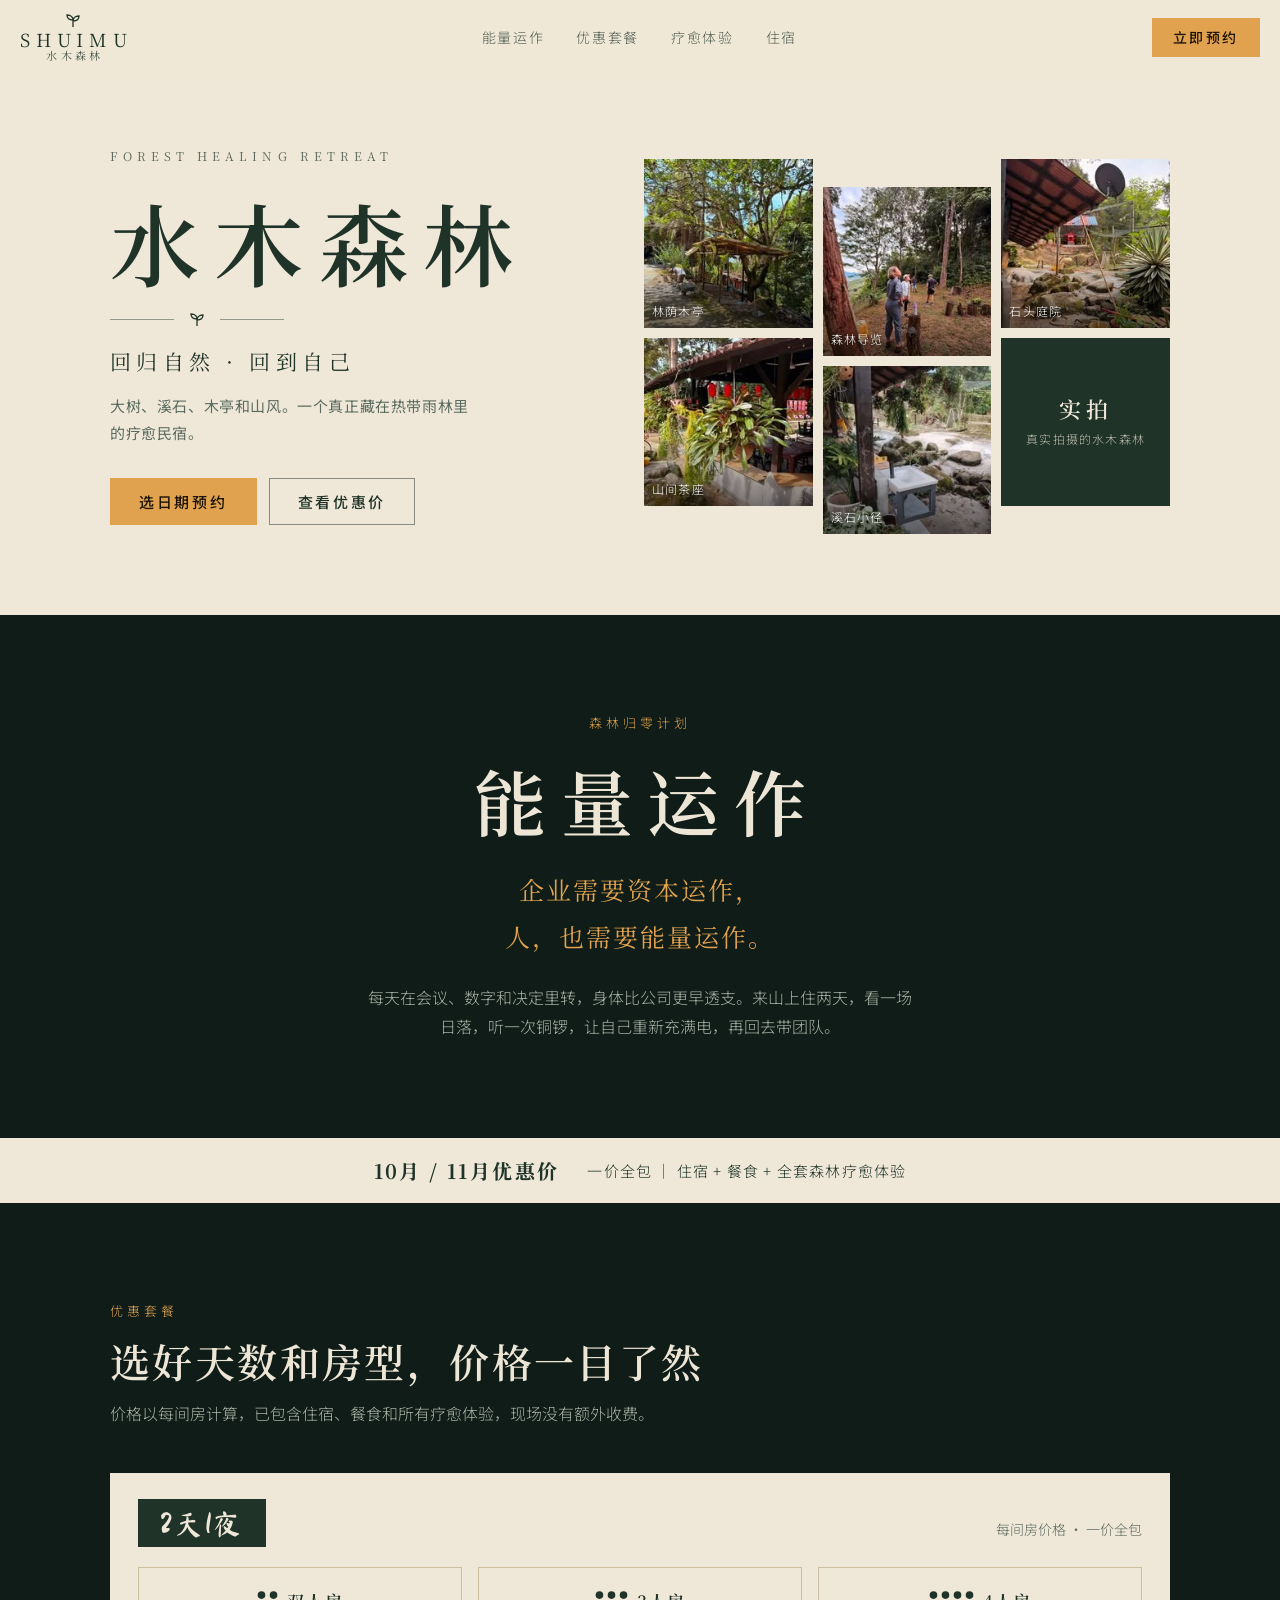
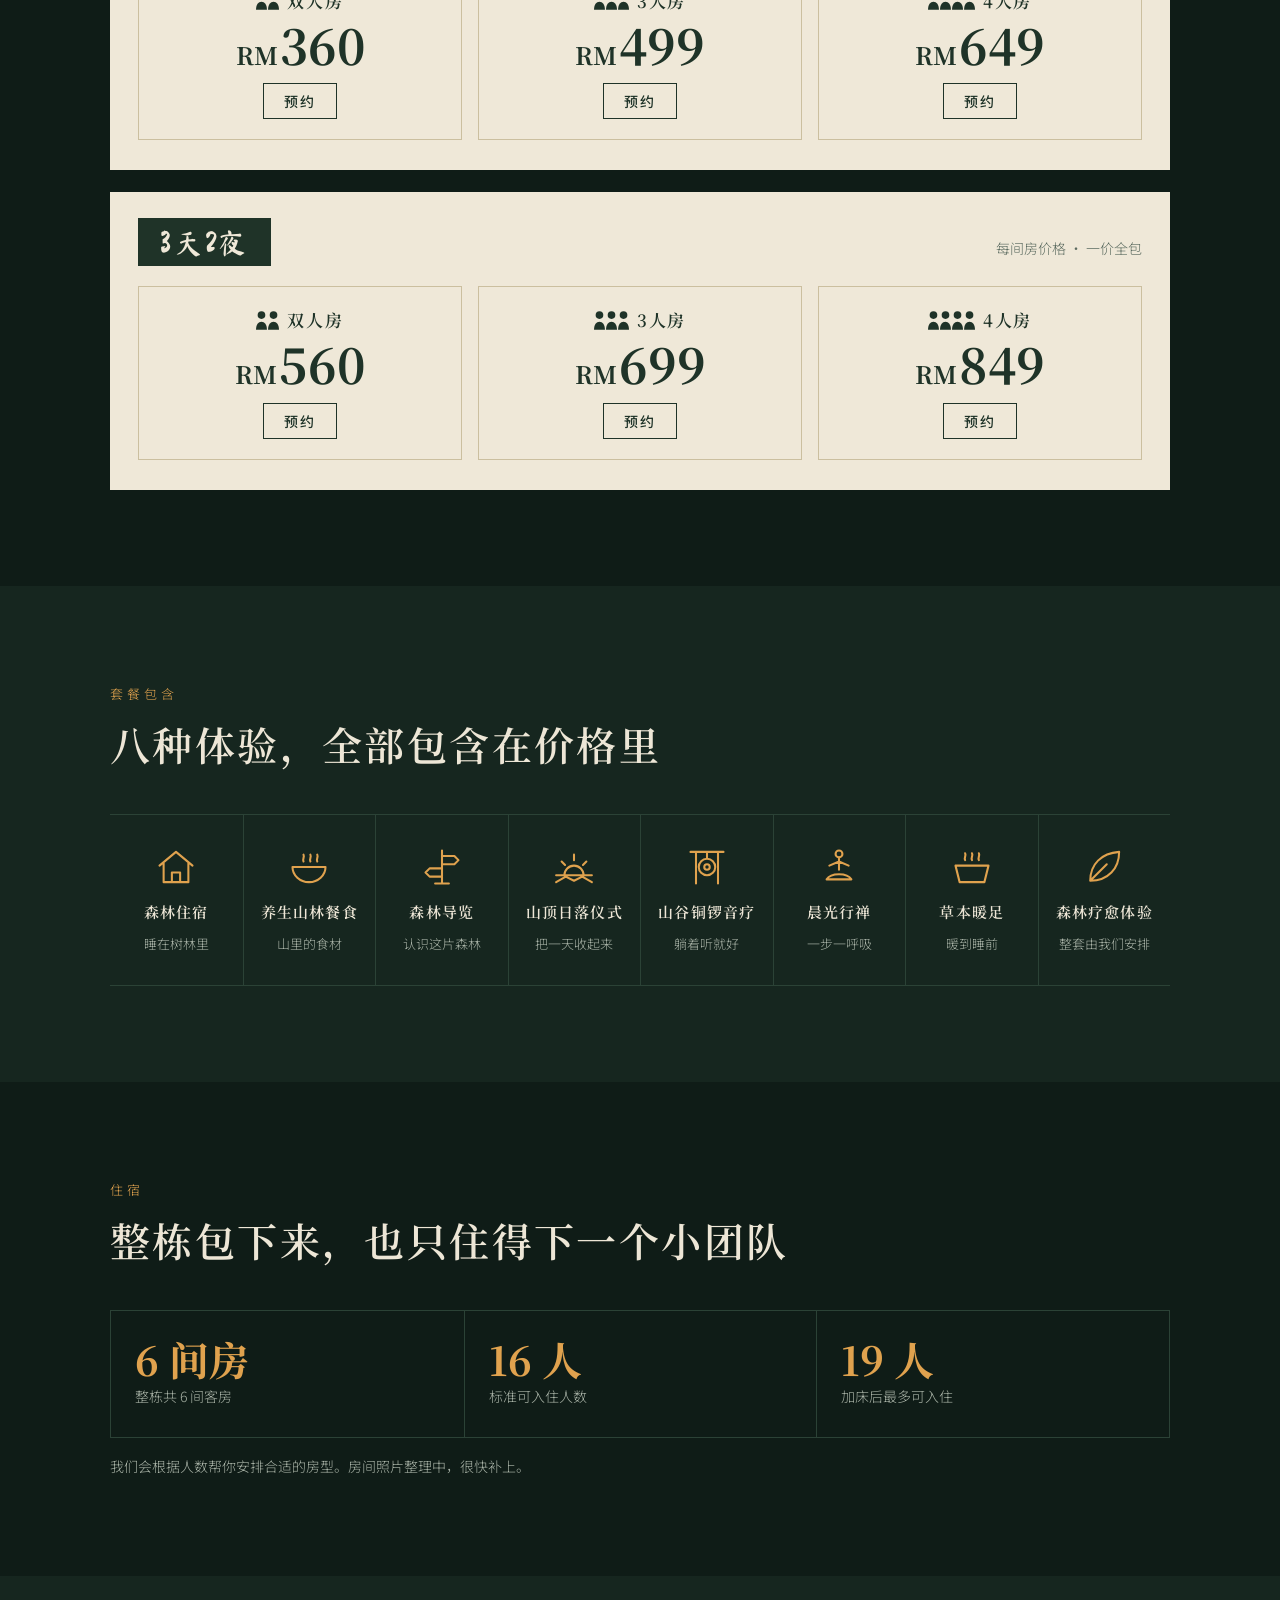
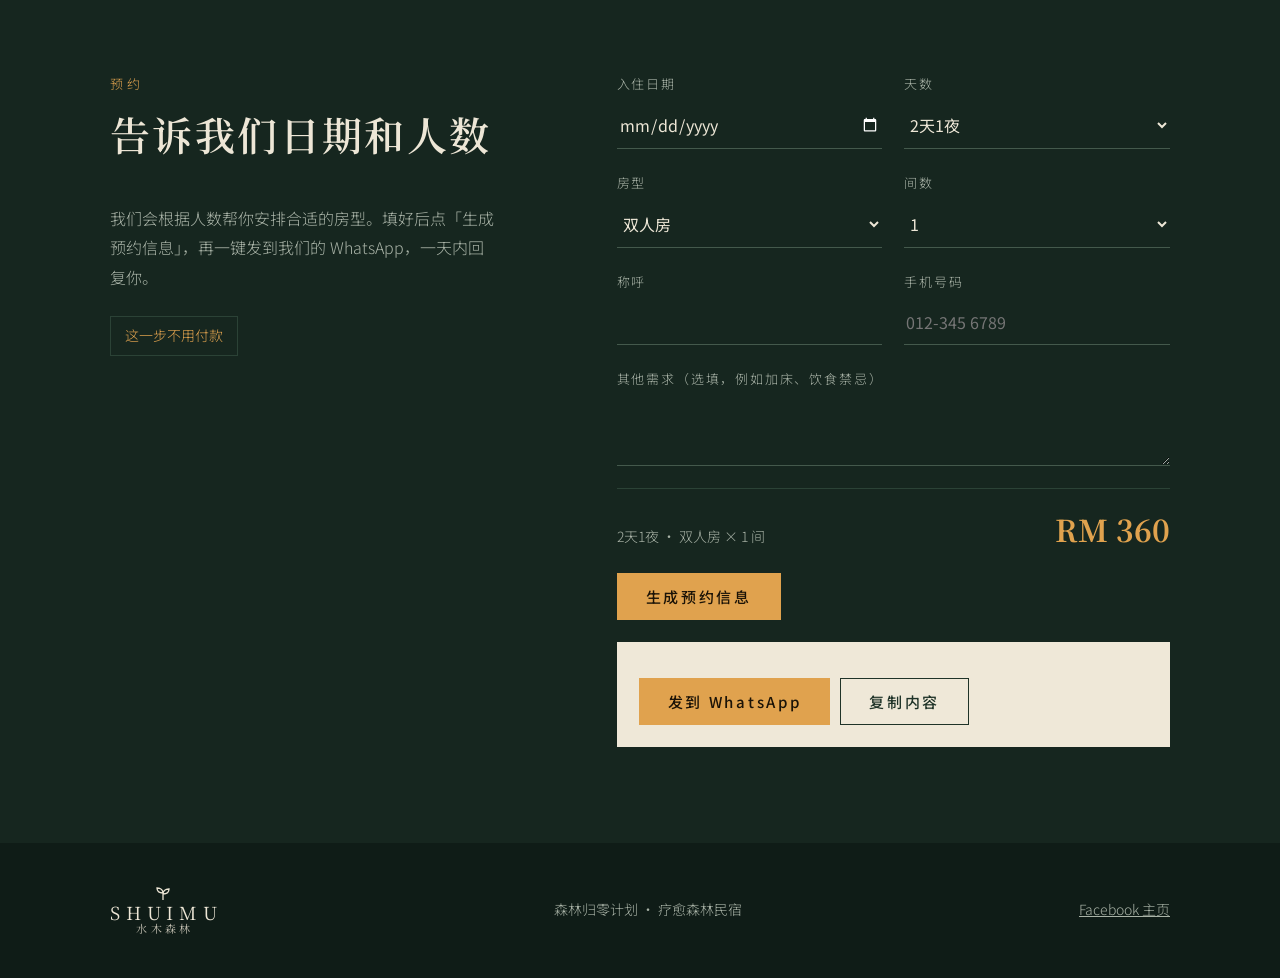
==== commit 13ba68a7: "Use real photos of the property instead of drawn scenery Co-Authored-By: Claude Opus 5.5 <noreply@an" ====
--- a/index.html
+++ b/index.html
@@ -48,7 +48,7 @@
   display: flex; align-items: center; justify-content: space-between; gap: 16px;
   transition: background .3s;
 }
-.top { color: var(--paper-ink); }
+.top { color: var(--paper-ink); background: rgba(239,232,216,.9); backdrop-filter: blur(8px); }
 .top.solid { background: rgba(15,28,23,.94); backdrop-filter: blur(8px); color: var(--cream); }
 .logo { display: inline-grid; justify-items: center; gap: 2px; text-decoration: none; line-height: 1; }
 .logo svg { width: 18px; height: 14px; fill: none; stroke: currentColor; stroke-width: 1.3; }
@@ -60,19 +60,33 @@
 .top .btn { padding: 9px 20px; font-size: 14px; }
 @media (max-width: 760px) { .top nav { display: none; } }
 
-/* 首屏：跟「能量运作」海报一样的金色晨光 */
-.hero { position: relative; min-height: clamp(620px, 96vh, 900px); overflow: hidden; color: var(--paper-ink); }
-.hero canvas { position: absolute; inset: 0; width: 100%; height: 100%; display: block; }
-.hero .wrap { position: relative; z-index: 2; padding-block: 150px 280px; display: grid; justify-items: center; text-align: center; }
-.hero .en { font: 400 12px/1 var(--serif); letter-spacing: .42em; margin-right: -.42em; opacity: .75; }
-.hero h1 { margin-top: 22px; font: 600 clamp(58px, 11vw, 120px)/1.1 var(--serif); letter-spacing: .22em; margin-right: -.22em; }
-.rule { display: flex; align-items: center; gap: 14px; margin: 22px 0 18px; }
-.rule i { display: block; width: 80px; height: 1px; background: currentColor; opacity: .5; }
+/* 首屏：米白底 + 实拍照片拼贴 */
+.hero { background: var(--paper); color: var(--paper-ink); }
+.hero .wrap { display: grid; grid-template-columns: 1fr 1.1fr; gap: 56px; align-items: center; padding-block: 140px 90px; }
+.hero .en { font: 400 12px/1 var(--serif); letter-spacing: .42em; opacity: .7; }
+.hero h1 { margin-top: 20px; font: 600 clamp(52px, 7vw, 92px)/1.15 var(--serif); letter-spacing: .16em; }
+.rule { display: flex; align-items: center; gap: 14px; margin: 20px 0 16px; }
+.rule i { display: block; width: 64px; height: 1px; background: currentColor; opacity: .45; }
 .rule svg { width: 18px; height: 14px; fill: none; stroke: currentColor; stroke-width: 1.3; }
-.hero p { margin: 0 0 34px; font: 400 clamp(17px, 2vw, 21px)/1.9 var(--serif); letter-spacing: .3em; margin-right: -.3em; }
-.hero .cta { display: flex; gap: 12px; flex-wrap: wrap; justify-content: center; }
+.hero p { margin: 0 0 12px; font: 400 clamp(18px, 2vw, 21px)/1.8 var(--serif); letter-spacing: .26em; }
+.hero .where { letter-spacing: .04em; font-family: var(--sans); margin: 0 0 32px; font-size: 15px; color: #5b6b60; max-width: 24em; }
+.hero .cta { display: flex; gap: 12px; flex-wrap: wrap; }
 .hero .btn.line { color: var(--paper-ink); border-color: rgba(31,51,40,.5); }
 .hero .btn.line:hover { border-color: var(--paper-ink); }
+.mosaic { display: grid; grid-template-columns: repeat(3, 1fr); gap: 10px; max-width: 640px; justify-self: end; width: 100%; }
+.mosaic figure { margin: 0; position: relative; aspect-ratio: 1; overflow: hidden; background: #d9d2bf; }
+.mosaic figure:nth-child(3n+2) { transform: translateY(28px); }
+.mosaic img { width: 100%; height: 100%; object-fit: cover; display: block; }
+.mosaic figure:not(.tag)::after { content: ""; position: absolute; inset: 55% 0 0; background: linear-gradient(transparent, rgba(0,0,0,.55)); }
+.mosaic figcaption { position: absolute; z-index: 1; left: 8px; bottom: 6px; font-size: 12px; letter-spacing: .1em; color: #fff; text-shadow: 0 1px 6px rgba(0,0,0,.7); }
+.mosaic .tag { display: grid; place-content: center; text-align: center; background: var(--paper-ink); color: var(--paper); gap: 4px; padding: 10px; }
+.mosaic .tag b { font: 600 22px var(--serif); letter-spacing: .2em; }
+.mosaic .tag span { font-size: 12px; opacity: .75; letter-spacing: .1em; }
+@media (max-width: 860px) {
+  .hero .wrap { grid-template-columns: 1fr; gap: 40px; padding-block: 120px 70px; }
+  .mosaic { justify-self: stretch; max-width: none; gap: 6px; }
+  .mosaic figure:nth-child(3n+2) { transform: translateY(16px); }
+}
 
 /* 能量运作 */
 .energy { background: var(--forest); text-align: center; }
@@ -131,17 +145,9 @@
   .ic:nth-child(n+3) { border-top: 1px solid var(--moss); }
 }
 
-/* 照片墙 */
-.gallery { display: grid; grid-template-columns: 1.4fr 1fr 1fr; grid-template-rows: 220px 220px; gap: 10px; }
-.shot { position: relative; overflow: hidden; display: flex; align-items: flex-end; padding: 16px; min-width: 0; }
-.shot:first-child { grid-row: span 2; }
-.shot canvas { position: absolute; inset: 0; width: 100%; height: 100%; }
-.shot b { position: relative; font: 600 16px var(--serif); letter-spacing: .12em; text-shadow: 0 2px 10px rgba(0,0,0,.6); }
-.gallery-note { margin: 14px 0 0; font-size: 13px; color: var(--mute); }
-@media (max-width: 700px) { .gallery { grid-template-columns: 1fr 1fr; grid-template-rows: 260px 160px 160px; } .shot:first-child { grid-column: span 2; grid-row: auto; } }
-
 /* 房型安排 */
-.stay { display: grid; grid-template-columns: repeat(3, 1fr); border: 1px solid var(--moss); margin-top: 56px; }
+.stay { display: grid; grid-template-columns: repeat(3, 1fr); border: 1px solid var(--moss); }
+.stay-note { margin: 16px 0 0; font-size: 14px; color: var(--mute); }
 .stay div { padding: 26px 24px; border-left: 1px solid var(--moss); }
 .stay div:first-child { border-left: 0; }
 .stay b { display: block; font: 700 40px/1.1 var(--serif); color: var(--ember); font-variant-numeric: tabular-nums; }
@@ -195,15 +201,25 @@
 
 <main id="top">
   <div class="hero">
-    <canvas id="sky" aria-hidden="true"></canvas>
-    <div class="wrap">
-      <span class="en">FOREST HEALING RETREAT</span>
-      <h1>水木森林</h1>
-      <div class="rule"><i></i><svg viewBox="0 0 18 14" aria-hidden="true"><path d="M9 13V6M9 6C9 3 7 1 3 1c0 3 2 5 6 5ZM9 7c0-3 2-5 6-5 0 3-2 5-6 5Z"/></svg><i></i></div>
-      <p>回归自然 · 回到自己</p>
-      <div class="cta">
-        <a class="btn" href="#book">选日期预约</a>
-        <a class="btn line" href="#packages">查看优惠价</a>
+    <div class="wrap">
+      <div>
+        <span class="en">FOREST HEALING RETREAT</span>
+        <h1>水木森林</h1>
+        <div class="rule"><i></i><svg viewBox="0 0 18 14" aria-hidden="true"><path d="M9 13V6M9 6C9 3 7 1 3 1c0 3 2 5 6 5ZM9 7c0-3 2-5 6-5 0 3-2 5-6 5Z"/></svg><i></i></div>
+        <p>回归自然 · 回到自己</p>
+        <p class="where">大树、溪石、木亭和山风。一个真正藏在热带雨林里的疗愈民宿。</p>
+        <div class="cta">
+          <a class="btn" href="#book">选日期预约</a>
+          <a class="btn line" href="#packages">查看优惠价</a>
+        </div>
+      </div>
+      <div class="mosaic">
+        <figure><img src="images/photo-1.jpg" alt="大树下的木亭和石板路" width="206" height="206"><figcaption>林荫木亭</figcaption></figure>
+        <figure><img src="images/photo-3.jpg" alt="客人跟着向导在山坡上看森林" width="206" height="206"><figcaption>森林导览</figcaption></figure>
+        <figure><img src="images/photo-2.jpg" alt="木屋屋檐下的石头庭院" width="206" height="206"><figcaption>石头庭院</figcaption></figure>
+        <figure><img src="images/photo-4.jpg" alt="挂着红灯笼的木头茶座和植物" width="206" height="206"><figcaption>山间茶座</figcaption></figure>
+        <figure><img src="images/photo-5.jpg" alt="溪石边的户外洗手台" width="206" height="206"><figcaption>溪石小径</figcaption></figure>
+        <figure class="tag"><b>实拍</b><span>真实拍摄的水木森林</span></figure>
       </div>
     </div>
   </div>
@@ -258,21 +274,14 @@
     <div class="wrap">
       <div class="head">
         <span class="eyebrow">住宿</span>
-        <h2>藏在山林里的一栋木屋</h2>
-      </div>
-      <div class="gallery">
-        <div class="shot" data-scene="house"><canvas aria-hidden="true"></canvas><b>森林木屋</b></div>
-        <div class="shot" data-scene="meal"><canvas aria-hidden="true"></canvas><b>养生山林餐食</b></div>
-        <div class="shot" data-scene="gong"><canvas aria-hidden="true"></canvas><b>山谷铜锣</b></div>
-        <div class="shot" data-scene="path"><canvas aria-hidden="true"></canvas><b>林间步道</b></div>
-        <div class="shot" data-scene="sunset"><canvas aria-hidden="true"></canvas><b>山顶日落</b></div>
-      </div>
-      <p class="gallery-note">照片位置：等你发来原图后会换成真实照片。</p>
+        <h2>整栋包下来，也只住得下一个小团队</h2>
+      </div>
       <div class="stay">
         <div><b>6 间房</b><span>整栋共 6 间客房</span></div>
         <div><b>16 人</b><span>标准可入住人数</span></div>
         <div><b>19 人</b><span>加床后最多可入住</span></div>
       </div>
+      <p class="stay-note">我们会根据人数帮你安排合适的房型。房间照片整理中，很快补上。</p>
     </div>
   </section>
 
@@ -364,99 +373,6 @@
     });
   });
 })();
-
-// 固定的随机数，让每次画出来的山形一样
-function rng(seed) { return function () { seed = (seed * 16807) % 2147483647; return seed / 2147483647; }; }
-
-// 一棵不规则的松树
-function pine(ctx, x, base, h, r) {
-  var tiers = 5 + Math.floor(r() * 3), w = h * .32, left = [];
-  ctx.beginPath();
-  ctx.moveTo(x, base - h);
-  for (var i = 1; i <= tiers; i++) {
-    var y = base - h + (h * .92) * i / tiers, ww = w * (.35 + .65 * i / tiers) * (.85 + r() * .3);
-    ctx.lineTo(x + ww, y); ctx.lineTo(x + ww * .45, y - h * .03);
-    left.push([y, ww * (.9 + r() * .2)]);
-  }
-  ctx.lineTo(x + w * .08, base); ctx.lineTo(x - w * .08, base);
-  for (var j = left.length - 1; j >= 0; j--) {
-    ctx.lineTo(x - left[j][1] * .45, left[j][0] - h * .03); ctx.lineTo(x - left[j][1], left[j][0]);
-  }
-  ctx.closePath(); ctx.fill();
-}
-
-// 一层山脊
-function ridge(ctx, W, H, baseY, amp, color, r) {
-  var a = r() * 6, b = r() * 6, c = r() * 6;
-  ctx.fillStyle = color; ctx.beginPath(); ctx.moveTo(0, H);
-  for (var x = 0; x <= W; x += 6) {
-    var t = x / W;
-    ctx.lineTo(x, baseY - amp * (.55 * Math.sin(t * 5 + a) + .3 * Math.sin(t * 11 + b) + .15 * Math.sin(t * 23 + c)));
-  }
-  ctx.lineTo(W, H); ctx.closePath(); ctx.fill();
-}
-
-// 首屏：金色晨光、远山、两侧的树
-function drawSky() {
-  var cv = $("sky"), dpr = Math.min(window.devicePixelRatio || 1, 2);
-  var W = cv.clientWidth, H = cv.clientHeight;
-  cv.width = W * dpr; cv.height = H * dpr;
-  var ctx = cv.getContext("2d"); ctx.scale(dpr, dpr);
-  var r = rng(42), sunX = W * .1, sunY = H * .62;
-
-  var g = ctx.createLinearGradient(0, 0, 0, H);
-  g.addColorStop(0, "#f1e6cf"); g.addColorStop(.45, "#f6e4bf"); g.addColorStop(.62, "#f3d9a6"); g.addColorStop(1, "#e9cf9c");
-  ctx.fillStyle = g; ctx.fillRect(0, 0, W, H);
-
-  var glow = ctx.createRadialGradient(sunX, sunY, 0, sunX, sunY, Math.max(W, H) * .7);
-  glow.addColorStop(0, "rgba(255,252,236,1)"); glow.addColorStop(.06, "rgba(255,240,200,.85)");
-  glow.addColorStop(.3, "rgba(250,215,150,.3)"); glow.addColorStop(1, "rgba(250,215,150,0)");
-  ctx.fillStyle = glow; ctx.fillRect(0, 0, W, H);
-
-  // 远山：越远越淡
-  [["rgba(150,158,150,.35)", .66, .05], ["rgba(120,135,118,.5)", .7, .05],
-   ["rgba(98,116,88,.75)", .75, .04], ["#56684a", .8, .035], ["#33452f", .86, .03]]
-    .forEach(function (L) { ridge(ctx, W, H, H * L[1], H * L[2], L[0], r); });
-
-  // 近处树林，越到底越深，接上下一段的深绿底色
-  ctx.fillStyle = "#22321f";
-  for (var x = -20; x < W + 20; x += 12 + r() * 22) pine(ctx, x, H * .93, H * (.06 + r() * .08), r);
-  ctx.fillStyle = "#0f1c17";
-  for (var x2 = -30; x2 < W + 30; x2 += 18 + r() * 34) {
-    var big = W < 700 ? .14 : .24, edge = x2 < W * .1 ? big : x2 > W * .88 ? big * 1.15 : .1;
-    pine(ctx, x2, H + 4, H * (edge * .6 + r() * edge), r);
-  }
-  ctx.fillRect(0, H * .985, W, H * .02);
-}
-
-// 照片墙的暂代画面
-var SCENES = {
-  house: ["#1a2620", "#3b3a2c", "#c58a48"], meal: ["#2a1e16", "#4a3324", "#b07a44"],
-  gong: ["#151d18", "#2f3a2c", "#9b8455"], path: ["#18261d", "#3d5a3f", "#d9b874"],
-  sunset: ["#2b2a22", "#a0633a", "#f0bf72"]
-};
-function drawShots() {
-  document.querySelectorAll(".shot").forEach(function (el, i) {
-    var cv = el.querySelector("canvas"), c = SCENES[el.dataset.scene], dpr = Math.min(window.devicePixelRatio || 1, 2);
-    var W = cv.clientWidth, H = cv.clientHeight; cv.width = W * dpr; cv.height = H * dpr;
-    var ctx = cv.getContext("2d"); ctx.scale(dpr, dpr); var r = rng(11 + i * 7);
-    var g = ctx.createLinearGradient(0, H, W * .4, 0);
-    g.addColorStop(0, c[0]); g.addColorStop(.55, c[1]); g.addColorStop(1, c[2]);
-    ctx.fillStyle = g; ctx.fillRect(0, 0, W, H);
-    var lx = W * (.3 + r() * .5), ly = H * .35, lg = ctx.createRadialGradient(lx, ly, 0, lx, ly, W * .6);
-    lg.addColorStop(0, "rgba(255,220,160,.35)"); lg.addColorStop(1, "rgba(255,220,160,0)");
-    ctx.fillStyle = lg; ctx.fillRect(0, 0, W, H);
-    ctx.fillStyle = "rgba(12,20,16,.85)";
-    for (var x = -10; x < W + 10; x += 12 + r() * 30) pine(ctx, x, H + 2, H * (.25 + r() * .45), r);
-    var fade = ctx.createLinearGradient(0, H * .5, 0, H);
-    fade.addColorStop(0, "rgba(10,18,14,0)"); fade.addColorStop(1, "rgba(10,18,14,.7)");
-    ctx.fillStyle = fade; ctx.fillRect(0, 0, W, H);
-  });
-}
-
-function drawAll() { drawSky(); drawShots(); }
-drawAll();
-var rt; window.addEventListener("resize", function () { clearTimeout(rt); rt = setTimeout(drawAll, 150); });
 
 // 顶部栏滚动后变实色
 function onScroll() { $("topbar").classList.toggle("solid", window.scrollY > 40); }
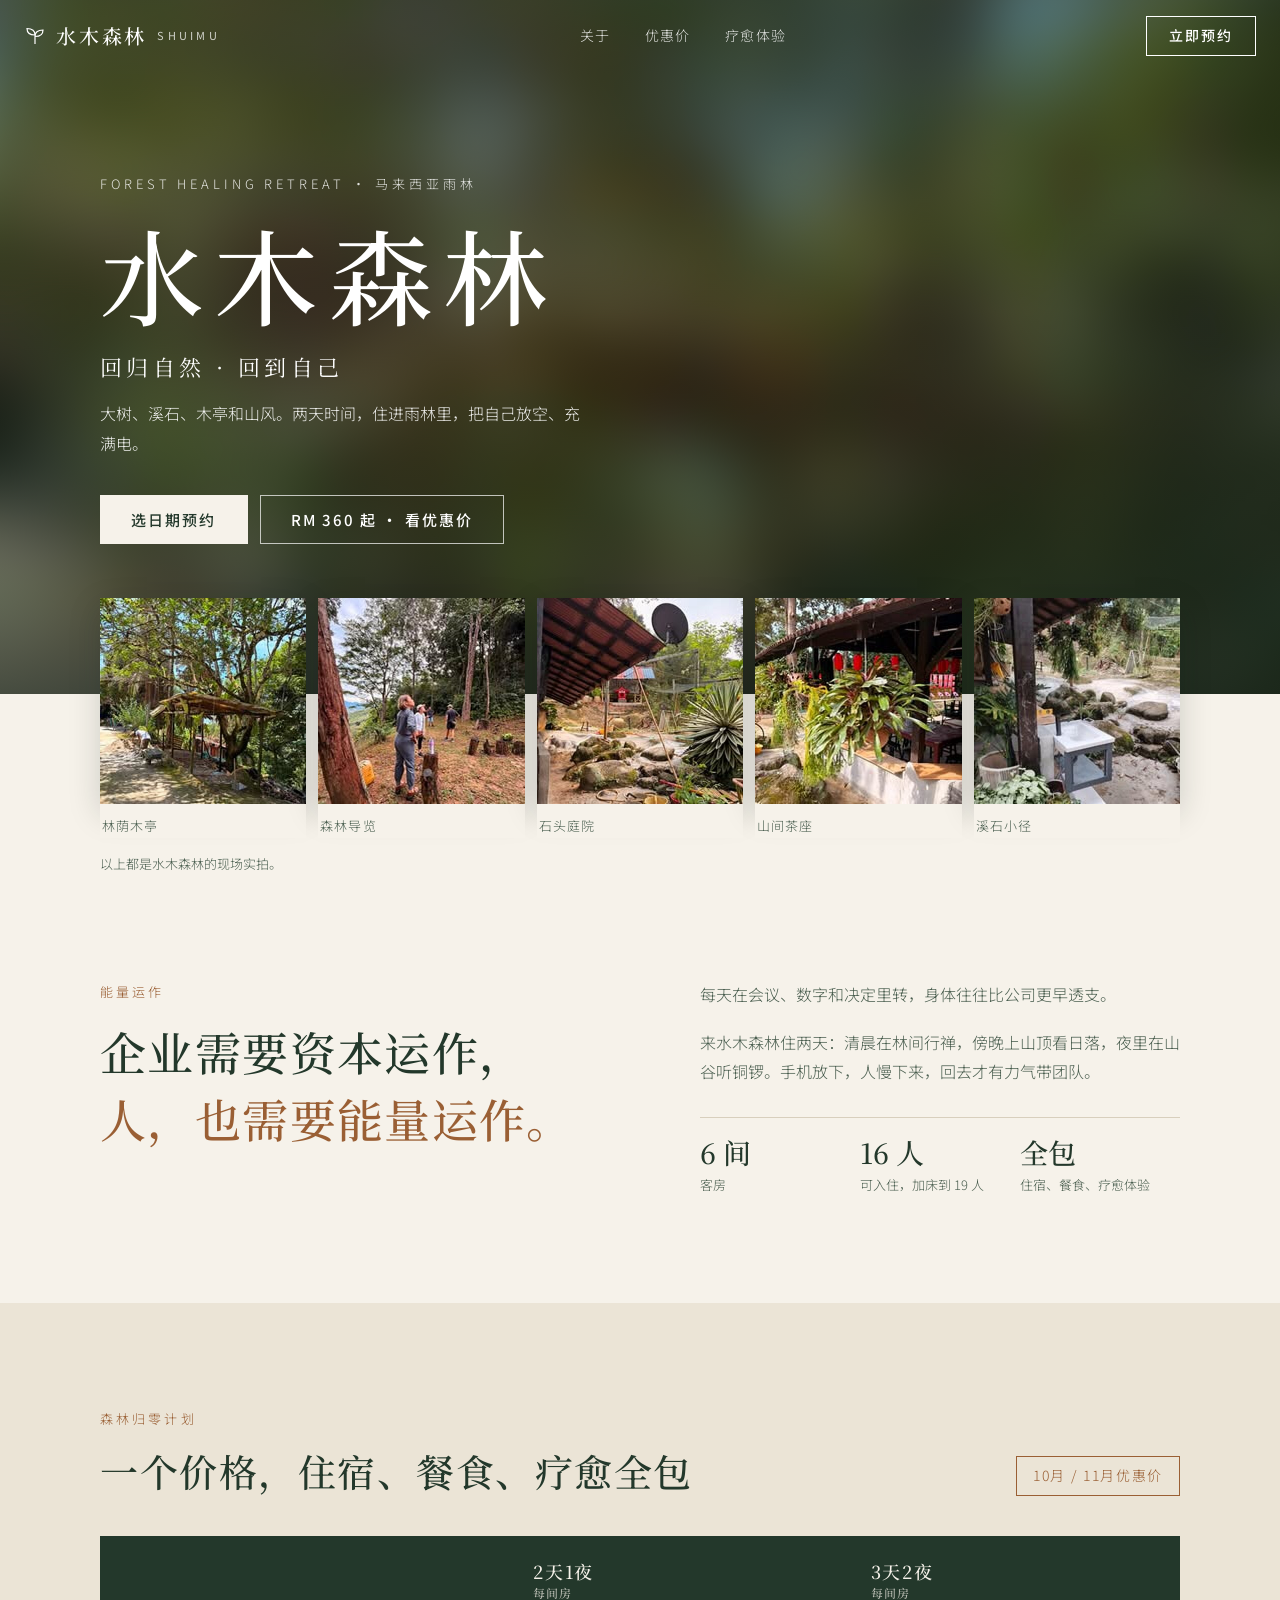
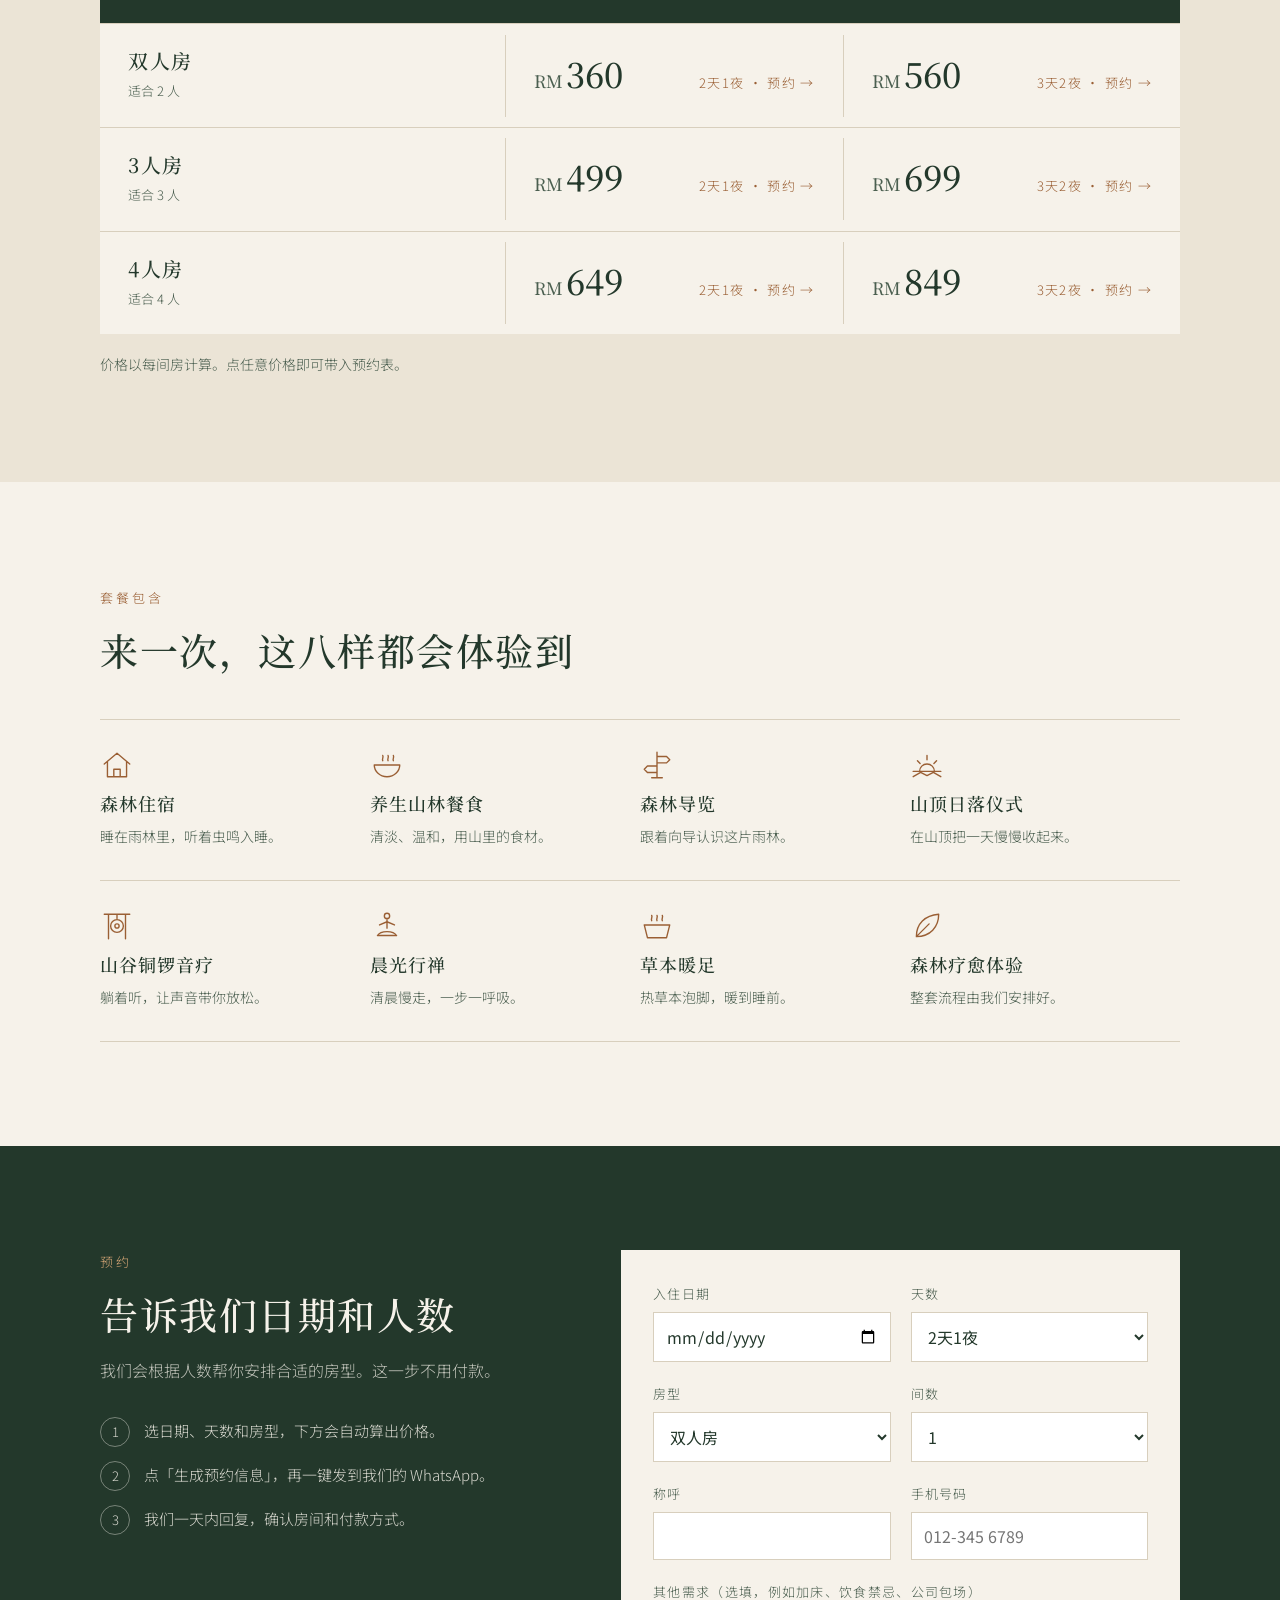
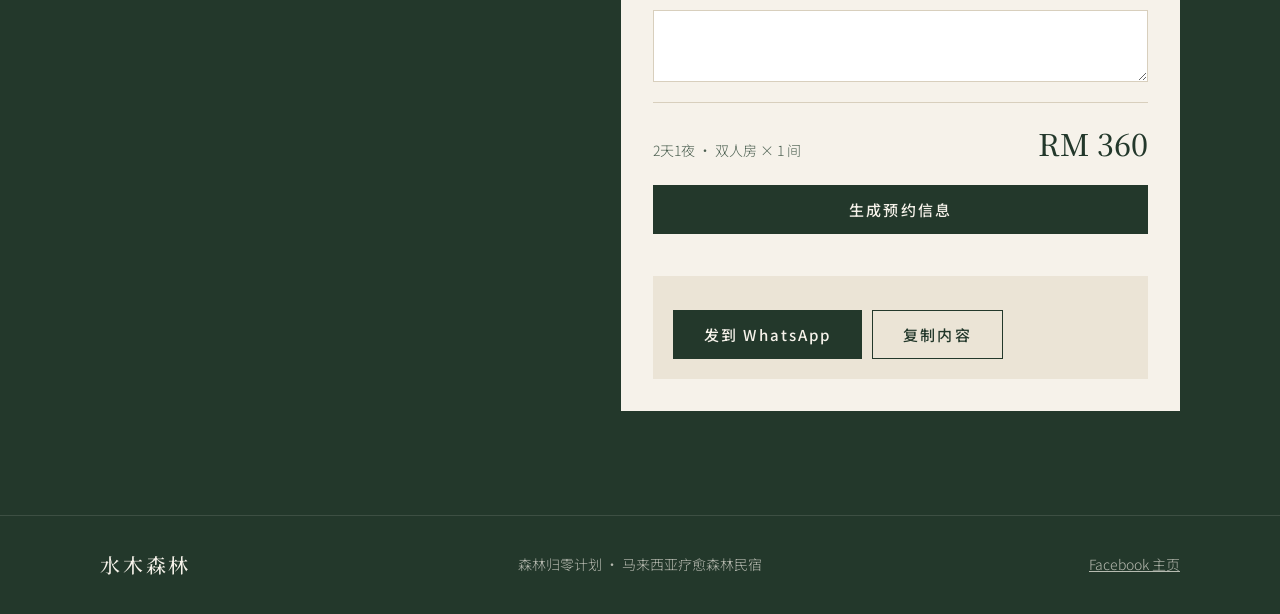
==== commit 592365a9: "Rebuild homepage as a light, photo-led layout Colors taken from the property photos, blurred real ph" ====
--- a/index.html
+++ b/index.html
@@ -6,328 +6,338 @@
 <title>水木森林</title>
 <link rel="preconnect" href="https://fonts.googleapis.com">
 <link rel="preconnect" href="https://fonts.gstatic.com" crossorigin>
-<link rel="stylesheet" href="https://fonts.googleapis.com/css2?family=Ma+Shan+Zheng&family=Noto+Sans+SC:wght@300;400;500&family=Noto+Serif+SC:wght@400;600;700&display=swap">
+<link rel="stylesheet" href="https://fonts.googleapis.com/css2?family=Noto+Sans+SC:wght@300;400;500&family=Noto+Serif+SC:wght@400;500;600&display=swap">
 <style>
-/* 布局：跟海报同一个世界——夕阳山林首屏 → 优惠套餐（米白纸卡）→ 套餐包含 → 照片墙 → 预约。整站深林绿单一配色。 */
+/* 布局：实拍照片带出氛围的首屏 → 一句能打动企业家的话 → 一张价格表 → 包含什么 → 预约。
+   颜色全部取自现场照片：雨林叶绿、木头、溪石、米白。只有预约区用深色。 */
 :root {
-  color-scheme: dark;
-  --forest: #0f1c17;      /* 主底色：夜里的森林 */
-  --forest-2: #16261f;    /* 次底色 */
-  --moss: #2b4236;        /* 线条、深绿标签 */
-  --paper: #efe8d8;       /* 米白纸卡 */
-  --paper-ink: #1f3328;   /* 纸卡上的字 */
-  --ember: #e0a24e;       /* 夕阳金 */
-  --cream: #ede6d6;       /* 深底上的字 */
-  --mute: #a9b3a7;        /* 次要文字 */
-  --brush: "Ma Shan Zheng", "STXingkai", "KaiTi", serif;
+  color-scheme: light;
+  --paper: #f6f2ea;      /* 主底色：米白 */
+  --sand: #ebe4d6;       /* 次底色：溪石 */
+  --leaf: #23382b;       /* 主文字、深色区：雨林叶绿 */
+  --leaf-soft: #4b5f50;  /* 次要文字 */
+  --wood: #9a5f34;       /* 点缀：木头 */
+  --line: #d8cfbd;       /* 分隔线 */
   --serif: "Noto Serif SC", "Songti SC", "STSong", serif;
   --sans: "Noto Sans SC", "PingFang SC", "Microsoft YaHei", system-ui, sans-serif;
 }
 * { box-sizing: border-box; }
 html { scroll-behavior: smooth; }
-body { margin: 0; background: var(--forest); color: var(--cream); font: 300 16px/1.85 var(--sans); }
+body { margin: 0; background: var(--paper); color: var(--leaf); font: 300 16px/1.85 var(--sans); }
+img { max-width: 100%; display: block; }
 a { color: inherit; }
-:focus-visible { outline: 2px solid var(--ember); outline-offset: 3px; }
-.wrap { width: 100%; max-width: 1100px; margin-inline: auto; padding-inline: 20px; }
-h1, h2, h3 { margin: 0; font-weight: 400; text-wrap: balance; }
-h2 { font: 600 clamp(28px, 4.2vw, 40px)/1.3 var(--serif); letter-spacing: .06em; }
-.eyebrow { font-size: 13px; letter-spacing: .32em; color: var(--ember); }
+:focus-visible { outline: 2px solid var(--wood); outline-offset: 3px; }
+.wrap { width: 100%; max-width: 1120px; margin-inline: auto; padding-inline: 20px; }
+h1, h2, h3 { margin: 0; font-family: var(--serif); font-weight: 500; text-wrap: balance; }
+h2 { font-size: clamp(28px, 3.6vw, 38px); line-height: 1.35; letter-spacing: .04em; }
+.kicker { display: block; font-size: 13px; letter-spacing: .24em; color: var(--wood); margin-bottom: 14px; }
+.lead { color: var(--leaf-soft); max-width: 32em; margin: 16px 0 0; }
+section { padding-block: 104px; }
+
 .btn {
-  display: inline-block; cursor: pointer; text-decoration: none;
-  padding: 12px 28px; border: 1px solid var(--ember); background: var(--ember); color: #1b1307;
-  font: 500 15px/1.4 var(--sans); letter-spacing: .18em;
-}
-.btn:hover { background: #ebb565; }
-.btn.line { background: transparent; color: var(--cream); border-color: rgba(237,230,214,.45); }
-.btn.line:hover { border-color: var(--cream); }
+  display: inline-flex; align-items: center; justify-content: center; gap: 8px; cursor: pointer; text-decoration: none;
+  padding: 13px 30px; border: 1px solid var(--leaf); background: var(--leaf); color: var(--paper);
+  font: 500 15px/1.4 var(--sans); letter-spacing: .14em; transition: background .2s, color .2s;
+}
+.btn:hover { background: #31503d; }
+.btn.ghost { background: transparent; color: var(--leaf); }
+.btn.ghost:hover { background: var(--leaf); color: var(--paper); }
 
 /* 顶部栏 */
 .top {
-  position: fixed; inset: 0 0 auto; z-index: 20;
-  padding: calc(14px + env(safe-area-inset-top, 0px)) 20px 14px;
+  position: fixed; inset: 0 0 auto; z-index: 30; color: #fff;
+  padding: calc(16px + env(safe-area-inset-top, 0px)) 24px 16px;
   display: flex; align-items: center; justify-content: space-between; gap: 16px;
-  transition: background .3s;
-}
-.top { color: var(--paper-ink); background: rgba(239,232,216,.9); backdrop-filter: blur(8px); }
-.top.solid { background: rgba(15,28,23,.94); backdrop-filter: blur(8px); color: var(--cream); }
-.logo { display: inline-grid; justify-items: center; gap: 2px; text-decoration: none; line-height: 1; }
-.logo svg { width: 18px; height: 14px; fill: none; stroke: currentColor; stroke-width: 1.3; }
-.logo b { font: 400 18px/1 var(--serif); letter-spacing: .32em; margin-right: -.32em; }
-.logo small { font: 400 11px/1 var(--serif); letter-spacing: .3em; margin-right: -.3em; opacity: .8; }
-.top nav { display: flex; gap: 32px; font-size: 14px; letter-spacing: .12em; }
-.top nav a { text-decoration: none; opacity: .75; }
+  transition: background .3s, color .3s, padding .3s;
+}
+.top.solid { background: rgba(246,242,234,.96); color: var(--leaf); backdrop-filter: blur(10px); padding-block: calc(10px + env(safe-area-inset-top, 0px)) 10px; box-shadow: 0 1px 0 var(--line); }
+.logo { display: inline-flex; align-items: center; gap: 10px; text-decoration: none; }
+.logo svg { width: 22px; height: 18px; fill: none; stroke: currentColor; stroke-width: 1.2; }
+.logo b { font: 500 20px/1 var(--serif); letter-spacing: .14em; }
+.logo small { font: 400 11px/1 var(--sans); letter-spacing: .3em; opacity: .75; }
+.top nav { display: flex; gap: 34px; font-size: 14px; letter-spacing: .1em; }
+.top nav a { text-decoration: none; opacity: .85; }
 .top nav a:hover { opacity: 1; }
-.top .btn { padding: 9px 20px; font-size: 14px; }
-@media (max-width: 760px) { .top nav { display: none; } }
-
-/* 首屏：米白底 + 实拍照片拼贴 */
-.hero { background: var(--paper); color: var(--paper-ink); }
-.hero .wrap { display: grid; grid-template-columns: 1fr 1.1fr; gap: 56px; align-items: center; padding-block: 140px 90px; }
-.hero .en { font: 400 12px/1 var(--serif); letter-spacing: .42em; opacity: .7; }
-.hero h1 { margin-top: 20px; font: 600 clamp(52px, 7vw, 92px)/1.15 var(--serif); letter-spacing: .16em; }
-.rule { display: flex; align-items: center; gap: 14px; margin: 20px 0 16px; }
-.rule i { display: block; width: 64px; height: 1px; background: currentColor; opacity: .45; }
-.rule svg { width: 18px; height: 14px; fill: none; stroke: currentColor; stroke-width: 1.3; }
-.hero p { margin: 0 0 12px; font: 400 clamp(18px, 2vw, 21px)/1.8 var(--serif); letter-spacing: .26em; }
-.hero .where { letter-spacing: .04em; font-family: var(--sans); margin: 0 0 32px; font-size: 15px; color: #5b6b60; max-width: 24em; }
+.top .btn { padding: 9px 22px; font-size: 14px; background: transparent; border-color: currentColor; color: inherit; }
+.top .btn:hover { background: var(--leaf); border-color: var(--leaf); color: var(--paper); }
+@media (max-width: 820px) { .top nav { display: none; } .logo small { display: none; } }
+
+/* 首屏：现场照片当背景，柔焦带出雨林的绿和光 */
+.hero { position: relative; color: #fff; isolation: isolate; overflow: hidden; }
+.hero-bg { position: absolute; inset: -40px; z-index: -2; background: url("images/hero-bg.jpg") center / cover; filter: blur(14px) saturate(1.1); }
+.hero::before { content: ""; position: absolute; inset: 0; z-index: -1; background: linear-gradient(180deg, rgba(20,34,25,.55), rgba(20,34,25,.35) 45%, rgba(20,34,25,.75)); }
+.hero .wrap { padding-block: 168px 150px; }
+.hero .where { font-size: 13px; letter-spacing: .3em; opacity: .85; }
+.hero h1 { margin-top: 18px; font-size: clamp(56px, 9vw, 104px); line-height: 1.1; letter-spacing: .1em; font-weight: 500; }
+.hero .tag { margin: 18px 0 0; font: 400 clamp(18px, 2.2vw, 22px)/1.7 var(--serif); letter-spacing: .2em; }
+.hero .sub { margin: 14px 0 36px; max-width: 30em; opacity: .9; }
 .hero .cta { display: flex; gap: 12px; flex-wrap: wrap; }
-.hero .btn.line { color: var(--paper-ink); border-color: rgba(31,51,40,.5); }
-.hero .btn.line:hover { border-color: var(--paper-ink); }
-.mosaic { display: grid; grid-template-columns: repeat(3, 1fr); gap: 10px; max-width: 640px; justify-self: end; width: 100%; }
-.mosaic figure { margin: 0; position: relative; aspect-ratio: 1; overflow: hidden; background: #d9d2bf; }
-.mosaic figure:nth-child(3n+2) { transform: translateY(28px); }
-.mosaic img { width: 100%; height: 100%; object-fit: cover; display: block; }
-.mosaic figure:not(.tag)::after { content: ""; position: absolute; inset: 55% 0 0; background: linear-gradient(transparent, rgba(0,0,0,.55)); }
-.mosaic figcaption { position: absolute; z-index: 1; left: 8px; bottom: 6px; font-size: 12px; letter-spacing: .1em; color: #fff; text-shadow: 0 1px 6px rgba(0,0,0,.7); }
-.mosaic .tag { display: grid; place-content: center; text-align: center; background: var(--paper-ink); color: var(--paper); gap: 4px; padding: 10px; }
-.mosaic .tag b { font: 600 22px var(--serif); letter-spacing: .2em; }
-.mosaic .tag span { font-size: 12px; opacity: .75; letter-spacing: .1em; }
-@media (max-width: 860px) {
-  .hero .wrap { grid-template-columns: 1fr; gap: 40px; padding-block: 120px 70px; }
-  .mosaic { justify-self: stretch; max-width: none; gap: 6px; }
-  .mosaic figure:nth-child(3n+2) { transform: translateY(16px); }
+.hero .btn { background: var(--paper); color: var(--leaf); border-color: var(--paper); }
+.hero .btn:hover { background: #fff; }
+.hero .btn.ghost { background: transparent; color: #fff; border-color: rgba(255,255,255,.7); }
+.hero .btn.ghost:hover { background: rgba(255,255,255,.12); }
+
+/* 实拍照片条：压在首屏下缘 */
+.strip-wrap { margin-top: -96px; position: relative; z-index: 2; }
+.strip { display: grid; grid-template-columns: repeat(5, 1fr); gap: 12px; }
+.strip figure { margin: 0; background: var(--sand); }
+.strip img { width: 100%; height: auto; aspect-ratio: 1; object-fit: cover; box-shadow: 0 10px 30px rgba(20,34,25,.18); }
+.strip figcaption { padding: 10px 2px 0; font-size: 13px; color: var(--leaf-soft); letter-spacing: .08em; background: var(--paper); }
+.strip-note { margin: 14px 0 0; font-size: 13px; color: var(--leaf-soft); }
+@media (max-width: 760px) {
+  .strip-wrap { margin-top: -64px; }
+  .strip { display: flex; overflow-x: auto; scroll-snap-type: x mandatory; gap: 10px; padding-bottom: 6px; scrollbar-width: none; }
+  .strip::-webkit-scrollbar { display: none; }
+  .strip figure { flex: 0 0 62%; scroll-snap-align: start; }
 }
 
 /* 能量运作 */
-.energy { background: var(--forest); text-align: center; }
-.energy .wrap { display: grid; justify-items: center; gap: 22px; }
-.energy h2 { font: 600 clamp(40px, 7vw, 72px)/1.2 var(--serif); letter-spacing: .2em; margin-right: -.2em; color: var(--cream); }
-.energy blockquote { margin: 0; font: 400 clamp(19px, 2.4vw, 25px)/1.9 var(--serif); letter-spacing: .08em; color: var(--ember); }
-.energy p { margin: 0; max-width: 34em; color: var(--mute); }
-
-/* 优惠横条 */
-.promo { background: var(--paper); color: var(--paper-ink); }
-.promo .wrap { display: flex; flex-wrap: wrap; gap: 8px 28px; align-items: center; justify-content: center; padding-block: 18px; text-align: center; }
-.promo b { font: 700 20px var(--serif); letter-spacing: .12em; }
-.promo span { font-size: 15px; letter-spacing: .08em; }
-
-section { padding-block: 96px; }
-.head { display: grid; gap: 12px; margin-bottom: 44px; }
-.head p { margin: 0; color: var(--mute); max-width: 36em; }
-
-/* 套餐价格 */
-.pkgs { display: grid; gap: 22px; }
-.pkg { background: var(--paper); color: var(--paper-ink); padding: 26px 28px 30px; display: grid; gap: 20px; }
-.pkg-head { display: flex; align-items: baseline; justify-content: space-between; gap: 12px; flex-wrap: wrap; }
-.chip { display: inline-block; background: var(--paper-ink); color: var(--paper); font: 400 30px/1 var(--brush); padding: 10px 22px 8px; letter-spacing: .06em; }
-.pkg-head small { font-size: 14px; color: #5b6b60; }
-.tiers { display: grid; grid-template-columns: repeat(3, 1fr); gap: 16px; }
-.tier { border: 1px solid #cbbf9f; padding: 20px 18px; display: grid; gap: 6px; justify-items: center; text-align: center; min-width: 0; }
-.tier .who { display: flex; align-items: center; gap: 8px; font: 600 17px var(--serif); letter-spacing: .1em; }
-.tier .who svg { height: 20px; fill: var(--paper-ink); }
-.tier .rm { font: 700 clamp(34px, 4.6vw, 48px)/1.1 var(--serif); font-variant-numeric: tabular-nums; }
-.tier .rm small { font-size: .5em; margin-right: 2px; }
-.tier button { margin-top: 6px; background: transparent; border: 1px solid var(--paper-ink); color: var(--paper-ink); font: 500 14px var(--sans); letter-spacing: .15em; padding: 7px 20px; cursor: pointer; }
-.tier button:hover { background: var(--paper-ink); color: var(--paper); }
-@media (max-width: 600px) {
-  .tiers { grid-template-columns: 1fr; gap: 10px; }
-  .tier { grid-template-columns: 1fr auto; justify-items: start; text-align: left; align-items: center; padding: 14px 16px; }
-  .tier .rm { font-size: 32px; }
-  .tier button { grid-column: 1 / -1; justify-self: stretch; }
+.energy .wrap { display: grid; grid-template-columns: 1.1fr 1fr; gap: 72px; align-items: start; }
+.energy blockquote { margin: 0; font: 500 clamp(30px, 4.2vw, 46px)/1.45 var(--serif); letter-spacing: .03em; }
+.energy blockquote em { font-style: normal; color: var(--wood); }
+.energy .body p { margin: 0 0 18px; color: var(--leaf-soft); }
+.facts { display: grid; grid-template-columns: repeat(3, 1fr); border-top: 1px solid var(--line); margin-top: 30px; }
+.facts div { padding: 18px 0 0; }
+.facts b { display: block; font: 500 28px/1.2 var(--serif); font-variant-numeric: tabular-nums; }
+.facts span { font-size: 13px; color: var(--leaf-soft); }
+@media (max-width: 820px) { .energy .wrap { grid-template-columns: 1fr; gap: 32px; } }
+
+/* 价格表 */
+.prices { background: var(--sand); }
+.prices-head { display: flex; justify-content: space-between; align-items: end; gap: 24px; flex-wrap: wrap; margin-bottom: 40px; }
+.badge { display: inline-block; border: 1px solid var(--wood); color: var(--wood); padding: 6px 16px; font-size: 14px; letter-spacing: .12em; }
+.table { background: var(--paper); }
+.row { display: grid; grid-template-columns: 1.2fr 1fr 1fr; align-items: center; border-bottom: 1px solid var(--line); }
+.row:last-child { border-bottom: 0; }
+.row > * { padding: 22px 28px; min-width: 0; }
+.row.head { background: var(--leaf); color: var(--paper); }
+.row.head span { font: 500 18px var(--serif); letter-spacing: .1em; }
+.row.head small { display: block; font-size: 12px; opacity: .7; letter-spacing: .1em; }
+.room b { display: block; font: 500 20px var(--serif); letter-spacing: .08em; }
+.room span { font-size: 13px; color: var(--leaf-soft); }
+.pick {
+  display: flex; align-items: baseline; justify-content: space-between; gap: 12px; width: 100%; text-align: left;
+  background: none; border: 0; border-left: 1px solid var(--line); cursor: pointer; color: var(--leaf); font: inherit;
+}
+.pick .rm { font: 500 clamp(26px, 3vw, 34px)/1 var(--serif); font-variant-numeric: tabular-nums; }
+.pick .rm small { font-size: .5em; margin-right: 3px; color: var(--leaf-soft); }
+.pick .go { font-size: 13px; color: var(--wood); letter-spacing: .1em; white-space: nowrap; }
+.pick:hover { background: #fbf8f2; }
+.pick:hover .go { text-decoration: underline; }
+.prices .fine { margin: 18px 0 0; font-size: 14px; color: var(--leaf-soft); }
+@media (max-width: 620px) {
+  .row { grid-template-columns: 1fr 1fr; }
+  .row .room { grid-column: 1 / -1; padding-bottom: 4px; }
+  .row.head .room { display: none; }
+  .row > * { padding: 14px 16px; }
+  .pick { border-left: 0; flex-direction: column; gap: 6px; }
+  .pick + .pick { border-left: 1px solid var(--line); }
 }
 
 /* 套餐包含 */
-.inc { background: var(--forest-2); }
-.icons { display: grid; grid-template-columns: repeat(8, 1fr); border-block: 1px solid var(--moss); }
-.ic { display: grid; justify-items: center; align-content: start; gap: 12px; padding: 30px 6px; text-align: center; border-left: 1px solid var(--moss); min-width: 0; }
-.ic:first-child { border-left: 0; }
-.ic svg { width: 44px; height: 44px; stroke: var(--ember); fill: none; stroke-width: 1.5; stroke-linecap: round; stroke-linejoin: round; }
-.ic b { font: 600 15px/1.4 var(--serif); letter-spacing: .08em; }
-.ic span { font-size: 13px; color: var(--mute); line-height: 1.6; }
-@media (max-width: 900px) {
-  .icons { grid-template-columns: repeat(4, 1fr); }
-  .ic:nth-child(5) { border-left: 0; }
-  .ic:nth-child(n+5) { border-top: 1px solid var(--moss); }
-}
-@media (max-width: 480px) {
-  .icons { grid-template-columns: repeat(2, 1fr); }
-  .ic:nth-child(odd) { border-left: 0; }
-  .ic:nth-child(n+3) { border-top: 1px solid var(--moss); }
-}
-
-/* 房型安排 */
-.stay { display: grid; grid-template-columns: repeat(3, 1fr); border: 1px solid var(--moss); }
-.stay-note { margin: 16px 0 0; font-size: 14px; color: var(--mute); }
-.stay div { padding: 26px 24px; border-left: 1px solid var(--moss); }
-.stay div:first-child { border-left: 0; }
-.stay b { display: block; font: 700 40px/1.1 var(--serif); color: var(--ember); font-variant-numeric: tabular-nums; }
-.stay span { color: var(--mute); font-size: 14px; }
-@media (max-width: 600px) { .stay { grid-template-columns: 1fr; } .stay div { border-left: 0; border-top: 1px solid var(--moss); } .stay div:first-child { border-top: 0; } }
+.inc-grid { display: grid; grid-template-columns: repeat(4, 1fr); gap: 0; border-top: 1px solid var(--line); margin-top: 44px; }
+.inc-grid div { padding: 28px 24px 30px 0; border-bottom: 1px solid var(--line); display: grid; gap: 8px; align-content: start; }
+.inc-grid svg { width: 34px; height: 34px; stroke: var(--wood); fill: none; stroke-width: 1.3; stroke-linecap: round; stroke-linejoin: round; }
+.inc-grid b { font: 500 18px var(--serif); letter-spacing: .06em; }
+.inc-grid span { font-size: 14px; color: var(--leaf-soft); }
+@media (max-width: 860px) { .inc-grid { grid-template-columns: repeat(2, 1fr); } }
 
 /* 预约 */
-.book { background: var(--forest-2); }
-.book-grid { display: grid; grid-template-columns: 1fr 1.25fr; gap: 64px; }
+.book { background: var(--leaf); color: var(--paper); }
+.book .kicker { color: #d7a777; }
+.book-grid { display: grid; grid-template-columns: .9fr 1.1fr; gap: 64px; align-items: start; }
 .book-grid > * { min-width: 0; }
-.book-grid .lead { color: var(--mute); max-width: 24em; }
-.free { display: inline-block; margin-top: 8px; font-size: 14px; color: var(--ember); border: 1px solid var(--moss); padding: 6px 14px; }
-form { display: grid; grid-template-columns: 1fr 1fr; gap: 22px; }
+.book .lead { color: rgba(246,242,234,.75); }
+.steps { list-style: none; padding: 0; margin: 32px 0 0; display: grid; gap: 14px; counter-reset: s; }
+.steps li { counter-increment: s; display: grid; grid-template-columns: 32px 1fr; gap: 12px; color: rgba(246,242,234,.85); font-size: 15px; }
+.steps li::before { content: counter(s); width: 28px; height: 28px; border: 1px solid rgba(246,242,234,.4); border-radius: 50%; display: grid; place-items: center; font-size: 13px; }
+.card { background: var(--paper); color: var(--leaf); padding: 32px; }
+form { display: grid; grid-template-columns: 1fr 1fr; gap: 20px; }
 .f { display: grid; gap: 6px; min-width: 0; }
 .f.full { grid-column: 1 / -1; }
-label { font-size: 13px; letter-spacing: .14em; color: var(--mute); }
+label { font-size: 13px; letter-spacing: .1em; color: var(--leaf-soft); }
 input, select, textarea {
-  width: 100%; background: transparent; color: var(--cream); border: 0; border-bottom: 1px solid #44594c;
-  padding: 10px 2px; font: 400 16px var(--sans); border-radius: 0;
-}
-select option { background: var(--forest); }
-input:focus, select:focus, textarea:focus { outline: none; border-bottom-color: var(--ember); }
-.total { grid-column: 1 / -1; display: flex; justify-content: space-between; align-items: baseline; gap: 12px; flex-wrap: wrap; border-top: 1px solid var(--moss); padding-top: 18px; }
-.total span { color: var(--mute); font-size: 14px; }
-.total b { font: 700 30px var(--serif); color: var(--ember); font-variant-numeric: tabular-nums; }
-.submit { grid-column: 1 / -1; display: flex; align-items: center; gap: 14px; flex-wrap: wrap; }
-.err { color: #f0b48a; font-size: 14px; }
-.result { grid-column: 1 / -1; background: var(--paper); color: var(--paper-ink); padding: 22px; display: grid; gap: 14px; }
+  width: 100%; background: #fff; color: var(--leaf); border: 1px solid var(--line);
+  padding: 11px 12px; font: 400 16px var(--sans); border-radius: 0;
+}
+input:focus, select:focus, textarea:focus { outline: none; border-color: var(--leaf); }
+.total { grid-column: 1 / -1; display: flex; justify-content: space-between; align-items: baseline; gap: 12px; flex-wrap: wrap; border-top: 1px solid var(--line); padding-top: 18px; }
+.total span { color: var(--leaf-soft); font-size: 14px; }
+.total b { font: 500 30px var(--serif); font-variant-numeric: tabular-nums; }
+.submit { grid-column: 1 / -1; display: grid; gap: 8px; }
+.submit .btn { width: 100%; }
+.err { color: #a2402a; font-size: 14px; min-height: 1em; }
+.result { grid-column: 1 / -1; background: var(--sand); padding: 20px; display: grid; gap: 14px; }
 .result pre { margin: 0; white-space: pre-wrap; font: 400 15px/1.8 var(--sans); }
-.result .row { display: flex; gap: 10px; flex-wrap: wrap; align-items: center; }
-.result .btn.line { color: var(--paper-ink); border-color: var(--paper-ink); }
-.result small { font-size: 13px; color: #5b6b60; }
-@media (max-width: 820px) { .book-grid { grid-template-columns: 1fr; gap: 36px; } }
-@media (max-width: 480px) { form { grid-template-columns: 1fr; } }
-
-footer { padding-block: 44px calc(44px + env(safe-area-inset-bottom, 0px)); font-size: 14px; color: var(--mute); }
+.result .acts { display: flex; gap: 10px; flex-wrap: wrap; align-items: center; }
+.result small { font-size: 13px; color: var(--leaf-soft); }
+@media (max-width: 860px) { .book-grid { grid-template-columns: 1fr; gap: 40px; } }
+@media (max-width: 480px) { form { grid-template-columns: 1fr; } .card { padding: 22px 18px; } }
+
+footer { background: var(--leaf); color: rgba(246,242,234,.7); border-top: 1px solid rgba(246,242,234,.12); padding-block: 36px calc(36px + env(safe-area-inset-bottom, 0px)); font-size: 14px; }
 footer .wrap { display: flex; justify-content: space-between; align-items: center; gap: 16px; flex-wrap: wrap; }
-footer .logo { color: var(--cream); }
-@media (prefers-reduced-motion: reduce) { html { scroll-behavior: auto; } .top { transition: none; } }
+footer .logo { color: var(--paper); }
+
+/* 手机底部常驻预约条 */
+.dock { display: none; }
+@media (max-width: 760px) {
+  .dock {
+    position: fixed; inset: auto 0 0; z-index: 30; display: flex; align-items: center; justify-content: space-between; gap: 12px;
+    background: var(--paper); box-shadow: 0 -1px 0 var(--line), 0 -8px 24px rgba(20,34,25,.08);
+    padding: 10px 16px calc(10px + env(safe-area-inset-bottom, 0px));
+    transition: transform .3s;
+  }
+  .dock.hide { transform: translateY(110%); }
+  .dock span { font-size: 13px; color: var(--leaf-soft); line-height: 1.4; }
+  .dock b { display: block; font: 500 18px var(--serif); color: var(--leaf); }
+  .dock .btn { padding: 11px 22px; }
+  footer { padding-bottom: calc(96px + env(safe-area-inset-bottom, 0px)); }
+}
+@media (prefers-reduced-motion: reduce) { html { scroll-behavior: auto; } .top, .dock, .btn { transition: none; } }
 </style>
 </head>
 <body>
 
 <header class="top" id="topbar">
-  <a class="logo" href="#top" aria-label="水木森林"><svg viewBox="0 0 18 14" aria-hidden="true"><path d="M9 13V6M9 6C9 3 7 1 3 1c0 3 2 5 6 5ZM9 7c0-3 2-5 6-5 0 3-2 5-6 5Z"/></svg><b>SHUIMU</b><small>水木森林</small></a>
+  <a class="logo" href="#top" aria-label="水木森林 首页">
+    <svg viewBox="0 0 22 18" aria-hidden="true"><path d="M11 17V8M11 8C11 4 8.5 1.5 3 1.5c0 4 2.5 6.5 8 6.5ZM11 9.5c0-4 2.5-6.5 8-6.5 0 4-2.5 6.5-8 6.5Z"/></svg>
+    <b>水木森林</b><small>SHUIMU</small>
+  </a>
   <nav aria-label="主菜单">
-    <a href="#energy">能量运作</a><a href="#packages">优惠套餐</a><a href="#included">疗愈体验</a><a href="#stay">住宿</a>
+    <a href="#energy">关于</a><a href="#prices">优惠价</a><a href="#included">疗愈体验</a>
   </nav>
   <a class="btn" href="#book">立即预约</a>
 </header>
 
 <main id="top">
   <div class="hero">
+    <div class="hero-bg" aria-hidden="true"></div>
+    <div class="wrap">
+      <span class="where">FOREST HEALING RETREAT · 马来西亚雨林</span>
+      <h1>水木森林</h1>
+      <p class="tag">回归自然 · 回到自己</p>
+      <p class="sub">大树、溪石、木亭和山风。两天时间，住进雨林里，把自己放空、充满电。</p>
+      <div class="cta">
+        <a class="btn" href="#book">选日期预约</a>
+        <a class="btn ghost" href="#prices">RM 360 起 · 看优惠价</a>
+      </div>
+    </div>
+  </div>
+
+  <div class="strip-wrap">
+    <div class="wrap">
+      <div class="strip">
+        <figure><img src="images/photo-1.jpg" alt="大树下的木亭和石板路" width="412" height="412"><figcaption>林荫木亭</figcaption></figure>
+        <figure><img src="images/photo-3.jpg" alt="客人跟着向导在山坡上看森林" width="412" height="412"><figcaption>森林导览</figcaption></figure>
+        <figure><img src="images/photo-2.jpg" alt="木屋屋檐下的石头庭院" width="412" height="412"><figcaption>石头庭院</figcaption></figure>
+        <figure><img src="images/photo-4.jpg" alt="挂着红灯笼的木头茶座和植物" width="412" height="412"><figcaption>山间茶座</figcaption></figure>
+        <figure><img src="images/photo-5.jpg" alt="溪石边的户外洗手台" width="412" height="412"><figcaption>溪石小径</figcaption></figure>
+      </div>
+      <p class="strip-note">以上都是水木森林的现场实拍。</p>
+    </div>
+  </div>
+
+  <section class="energy" id="energy">
     <div class="wrap">
       <div>
-        <span class="en">FOREST HEALING RETREAT</span>
-        <h1>水木森林</h1>
-        <div class="rule"><i></i><svg viewBox="0 0 18 14" aria-hidden="true"><path d="M9 13V6M9 6C9 3 7 1 3 1c0 3 2 5 6 5ZM9 7c0-3 2-5 6-5 0 3-2 5-6 5Z"/></svg><i></i></div>
-        <p>回归自然 · 回到自己</p>
-        <p class="where">大树、溪石、木亭和山风。一个真正藏在热带雨林里的疗愈民宿。</p>
-        <div class="cta">
-          <a class="btn" href="#book">选日期预约</a>
-          <a class="btn line" href="#packages">查看优惠价</a>
+        <span class="kicker">能量运作</span>
+        <blockquote>企业需要资本运作，<br><em>人，也需要能量运作。</em></blockquote>
+      </div>
+      <div class="body">
+        <p>每天在会议、数字和决定里转，身体往往比公司更早透支。</p>
+        <p>来水木森林住两天：清晨在林间行禅，傍晚上山顶看日落，夜里在山谷听铜锣。手机放下，人慢下来，回去才有力气带团队。</p>
+        <div class="facts">
+          <div><b>6 间</b><span>客房</span></div>
+          <div><b>16 人</b><span>可入住，加床到 19 人</span></div>
+          <div><b>全包</b><span>住宿、餐食、疗愈体验</span></div>
         </div>
       </div>
-      <div class="mosaic">
-        <figure><img src="images/photo-1.jpg" alt="大树下的木亭和石板路" width="206" height="206"><figcaption>林荫木亭</figcaption></figure>
-        <figure><img src="images/photo-3.jpg" alt="客人跟着向导在山坡上看森林" width="206" height="206"><figcaption>森林导览</figcaption></figure>
-        <figure><img src="images/photo-2.jpg" alt="木屋屋檐下的石头庭院" width="206" height="206"><figcaption>石头庭院</figcaption></figure>
-        <figure><img src="images/photo-4.jpg" alt="挂着红灯笼的木头茶座和植物" width="206" height="206"><figcaption>山间茶座</figcaption></figure>
-        <figure><img src="images/photo-5.jpg" alt="溪石边的户外洗手台" width="206" height="206"><figcaption>溪石小径</figcaption></figure>
-        <figure class="tag"><b>实拍</b><span>真实拍摄的水木森林</span></figure>
-      </div>
-    </div>
-  </div>
-
-  <section class="energy" id="energy">
+    </div>
+  </section>
+
+  <section class="prices" id="prices">
     <div class="wrap">
-      <span class="eyebrow">森林归零计划</span>
-      <h2>能量运作</h2>
-      <blockquote>企业需要资本运作，<br>人，也需要能量运作。</blockquote>
-      <p>每天在会议、数字和决定里转，身体比公司更早透支。来山上住两天，看一场日落，听一次铜锣，让自己重新充满电，再回去带团队。</p>
+      <div class="prices-head">
+        <div>
+          <span class="kicker">森林归零计划</span>
+          <h2>一个价格，住宿、餐食、疗愈全包</h2>
+        </div>
+        <span class="badge">10月 / 11月优惠价</span>
+      </div>
+      <div class="table" id="table"></div>
+      <p class="fine">价格以每间房计算。点任意价格即可带入预约表。</p>
     </div>
   </section>
 
-  <div class="promo">
+  <section id="included">
     <div class="wrap">
-      <b>10月 / 11月优惠价</b>
-      <span>一价全包 ｜ 住宿 + 餐食 + 全套森林疗愈体验</span>
-    </div>
-  </div>
-
-  <section id="packages">
-    <div class="wrap">
-      <div class="head">
-        <span class="eyebrow">优惠套餐</span>
-        <h2>选好天数和房型，价格一目了然</h2>
-        <p>价格以每间房计算，已包含住宿、餐食和所有疗愈体验，现场没有额外收费。</p>
-      </div>
-      <div class="pkgs" id="pkgs"></div>
-    </div>
-  </section>
-
-  <section class="inc" id="included">
-    <div class="wrap">
-      <div class="head">
-        <span class="eyebrow">套餐包含</span>
-        <h2>八种体验，全部包含在价格里</h2>
-      </div>
-      <div class="icons">
-        <div class="ic"><svg viewBox="0 0 32 32"><path d="M4 15 16 5l12 10M7 13v14h18V13M13 27v-7h6v7"/></svg><b>森林住宿</b><span>睡在树林里</span></div>
-        <div class="ic"><svg viewBox="0 0 32 32"><path d="M4 16h24a12 11 0 0 1-24 0ZM12 12c-1-2 1-3 0-5M17 12c-1-2 1-3 0-5M22 12c-1-2 1-3 0-5"/></svg><b>养生山林餐食</b><span>山里的食材</span></div>
-        <div class="ic"><svg viewBox="0 0 32 32"><path d="M16 4v24M16 8h9l3 3-3 3h-9M16 17H7l-3 3 3 3h9M11 28h10"/></svg><b>森林导览</b><span>认识这片森林</span></div>
-        <div class="ic"><svg viewBox="0 0 32 32"><path d="M3 22h26M9 22a7 7 0 0 1 14 0M16 7v4M7 12l2.5 2.5M25 12l-2.5 2.5M3 27l7-4 6 3 6-3 7 4"/></svg><b>山顶日落仪式</b><span>把一天收起来</span></div>
-        <div class="ic"><svg viewBox="0 0 32 32"><path d="M4 5h24M8 5v23M24 5v23M16 5v4"/><circle cx="16" cy="16" r="6"/><circle cx="16" cy="16" r="2"/></svg><b>山谷铜锣音疗</b><span>躺着听就好</span></div>
-        <div class="ic"><svg viewBox="0 0 32 32"><circle cx="16" cy="6.5" r="2.5"/><path d="M16 10v8M9 15l7-3 7 3M7 25c3-5 15-5 18 0Z"/></svg><b>晨光行禅</b><span>一步一呼吸</span></div>
-        <div class="ic"><svg viewBox="0 0 32 32"><path d="M4 15h24l-3 12H7ZM11 11c-1-2 1-3 0-5M16 11c-1-2 1-3 0-5M21 11c-1-2 1-3 0-5"/></svg><b>草本暖足</b><span>暖到睡前</span></div>
-        <div class="ic"><svg viewBox="0 0 32 32"><path d="M6 26C6 14 14 6 27 5c0 12-8 21-21 21ZM6 26 18 14"/></svg><b>森林疗愈体验</b><span>整套由我们安排</span></div>
-      </div>
-    </div>
-  </section>
-
-  <section id="stay">
-    <div class="wrap">
-      <div class="head">
-        <span class="eyebrow">住宿</span>
-        <h2>整栋包下来，也只住得下一个小团队</h2>
-      </div>
-      <div class="stay">
-        <div><b>6 间房</b><span>整栋共 6 间客房</span></div>
-        <div><b>16 人</b><span>标准可入住人数</span></div>
-        <div><b>19 人</b><span>加床后最多可入住</span></div>
-      </div>
-      <p class="stay-note">我们会根据人数帮你安排合适的房型。房间照片整理中，很快补上。</p>
+      <span class="kicker">套餐包含</span>
+      <h2>来一次，这八样都会体验到</h2>
+      <div class="inc-grid">
+        <div><svg viewBox="0 0 32 32"><path d="M4 15 16 5l12 10M7 13v14h18V13M13 27v-7h6v7"/></svg><b>森林住宿</b><span>睡在雨林里，听着虫鸣入睡。</span></div>
+        <div><svg viewBox="0 0 32 32"><path d="M4 16h24a12 11 0 0 1-24 0ZM12 12c-1-2 1-3 0-5M17 12c-1-2 1-3 0-5M22 12c-1-2 1-3 0-5"/></svg><b>养生山林餐食</b><span>清淡、温和，用山里的食材。</span></div>
+        <div><svg viewBox="0 0 32 32"><path d="M16 4v24M16 8h9l3 3-3 3h-9M16 17H7l-3 3 3 3h9M11 28h10"/></svg><b>森林导览</b><span>跟着向导认识这片雨林。</span></div>
+        <div><svg viewBox="0 0 32 32"><path d="M3 22h26M9 22a7 7 0 0 1 14 0M16 7v4M7 12l2.5 2.5M25 12l-2.5 2.5M3 27l7-4 6 3 6-3 7 4"/></svg><b>山顶日落仪式</b><span>在山顶把一天慢慢收起来。</span></div>
+        <div><svg viewBox="0 0 32 32"><path d="M4 5h24M8 5v23M24 5v23M16 5v4"/><circle cx="16" cy="16" r="6"/><circle cx="16" cy="16" r="2"/></svg><b>山谷铜锣音疗</b><span>躺着听，让声音带你放松。</span></div>
+        <div><svg viewBox="0 0 32 32"><circle cx="16" cy="6.5" r="2.5"/><path d="M16 10v8M9 15l7-3 7 3M7 25c3-5 15-5 18 0Z"/></svg><b>晨光行禅</b><span>清晨慢走，一步一呼吸。</span></div>
+        <div><svg viewBox="0 0 32 32"><path d="M4 15h24l-3 12H7ZM11 11c-1-2 1-3 0-5M16 11c-1-2 1-3 0-5M21 11c-1-2 1-3 0-5"/></svg><b>草本暖足</b><span>热草本泡脚，暖到睡前。</span></div>
+        <div><svg viewBox="0 0 32 32"><path d="M6 26C6 14 14 6 27 5c0 12-8 21-21 21ZM6 26 18 14"/></svg><b>森林疗愈体验</b><span>整套流程由我们安排好。</span></div>
+      </div>
     </div>
   </section>
 
   <section class="book" id="book">
     <div class="wrap book-grid">
       <div>
-        <div class="head">
-          <span class="eyebrow">预约</span>
-          <h2>告诉我们日期和人数</h2>
-        </div>
-        <p class="lead">我们会根据人数帮你安排合适的房型。填好后点「生成预约信息」，再一键发到我们的 WhatsApp，一天内回复你。</p>
-        <span class="free">这一步不用付款</span>
-      </div>
-      <form id="form" novalidate>
-        <div class="f"><label for="in">入住日期</label><input type="date" id="in" required></div>
-        <div class="f"><label for="pkg">天数</label>
-          <select id="pkg"><option value="0">2天1夜</option><option value="1">3天2夜</option></select></div>
-        <div class="f"><label for="size">房型</label>
-          <select id="size"><option value="0">双人房</option><option value="1">3人房</option><option value="2">4人房</option></select></div>
-        <div class="f"><label for="rooms">间数</label>
-          <select id="rooms"><option>1</option><option>2</option><option>3</option><option>4</option><option>5</option><option>6</option></select></div>
-        <div class="f"><label for="name">称呼</label><input type="text" id="name" autocomplete="name" required></div>
-        <div class="f"><label for="phone">手机号码</label><input type="tel" id="phone" autocomplete="tel" placeholder="012-345 6789" required></div>
-        <div class="f full"><label for="msg">其他需求（选填，例如加床、饮食禁忌）</label><textarea id="msg" rows="2"></textarea></div>
-        <div class="total"><span id="sum">2天1夜 · 双人房 × 1 间</span><b id="price">RM 360</b></div>
-        <div class="submit"><button class="btn" type="submit">生成预约信息</button><span class="err" id="err" role="alert"></span></div>
-        <div class="result" id="result" hidden>
-          <pre id="text"></pre>
-          <div class="row">
-            <a class="btn" id="wa" href="#" target="_blank" rel="noopener">发到 WhatsApp</a>
-            <button class="btn line" type="button" id="copy">复制内容</button>
-            <small id="copied"></small>
+        <span class="kicker">预约</span>
+        <h2>告诉我们日期和人数</h2>
+        <p class="lead">我们会根据人数帮你安排合适的房型。这一步不用付款。</p>
+        <ol class="steps">
+          <li>选日期、天数和房型，下方会自动算出价格。</li>
+          <li>点「生成预约信息」，再一键发到我们的 WhatsApp。</li>
+          <li>我们一天内回复，确认房间和付款方式。</li>
+        </ol>
+      </div>
+      <div class="card">
+        <form id="form" novalidate>
+          <div class="f"><label for="in">入住日期</label><input type="date" id="in" required></div>
+          <div class="f"><label for="pkg">天数</label>
+            <select id="pkg"><option value="0">2天1夜</option><option value="1">3天2夜</option></select></div>
+          <div class="f"><label for="size">房型</label>
+            <select id="size"><option value="0">双人房</option><option value="1">3人房</option><option value="2">4人房</option></select></div>
+          <div class="f"><label for="rooms">间数</label>
+            <select id="rooms"><option>1</option><option>2</option><option>3</option><option>4</option><option>5</option><option>6</option></select></div>
+          <div class="f"><label for="name">称呼</label><input type="text" id="name" autocomplete="name" required></div>
+          <div class="f"><label for="phone">手机号码</label><input type="tel" id="phone" autocomplete="tel" placeholder="012-345 6789" required></div>
+          <div class="f full"><label for="msg">其他需求（选填，例如加床、饮食禁忌、公司包场）</label><textarea id="msg" rows="2"></textarea></div>
+          <div class="total"><span id="sum">2天1夜 · 双人房 × 1 间</span><b id="price">RM 360</b></div>
+          <div class="submit"><button class="btn" type="submit">生成预约信息</button><span class="err" id="err" role="alert"></span></div>
+          <div class="result" id="result" hidden>
+            <pre id="text"></pre>
+            <div class="acts">
+              <a class="btn" id="wa" href="#" target="_blank" rel="noopener">发到 WhatsApp</a>
+              <button class="btn ghost" type="button" id="copy">复制内容</button>
+              <small id="copied"></small>
+            </div>
           </div>
-        </div>
-      </form>
+        </form>
+      </div>
     </div>
   </section>
 </main>
 
 <footer>
   <div class="wrap">
-    <span class="logo"><svg viewBox="0 0 18 14" aria-hidden="true"><path d="M9 13V6M9 6C9 3 7 1 3 1c0 3 2 5 6 5ZM9 7c0-3 2-5 6-5 0 3-2 5-6 5Z"/></svg><b>SHUIMU</b><small>水木森林</small></span>
-    <span>森林归零计划 · 疗愈森林民宿</span>
+    <span class="logo"><b>水木森林</b></span>
+    <span>森林归零计划 · 马来西亚疗愈森林民宿</span>
     <a href="https://www.facebook.com/profile.php?id=61592713596419" target="_blank" rel="noopener">Facebook 主页</a>
   </div>
 </footer>
+
+<div class="dock" id="dock">
+  <span>森林归零计划 · 一价全包<b>RM 360 起</b></span>
+  <a class="btn" href="#book">立即预约</a>
+</div>
 
 <script>
 // 预约信息会发到这个 WhatsApp 号码。正式使用前请换成你们自己的号码（60 开头，不加 + 和空格）。
@@ -337,34 +347,30 @@
   { name: "2天1夜", prices: [360, 499, 649] },
   { name: "3天2夜", prices: [560, 699, 849] }
 ];
-var SIZES = ["双人房", "3人房", "4人房"];
+var SIZES = [["双人房", "2 人"], ["3人房", "3 人"], ["4人房", "4 人"]];
 var $ = function (id) { return document.getElementById(id); };
+var rm = function (n) { return "RM " + n.toLocaleString("en-MY"); };
 
 function updateTotal() {
   var p = PLANS[$("pkg").value], s = +$("size").value, n = +$("rooms").value;
-  $("sum").textContent = p.name + " · " + SIZES[s] + " × " + n + " 间";
-  $("price").textContent = "RM " + (p.prices[s] * n).toLocaleString("en-MY");
-}
-
-// 价格卡
+  $("sum").textContent = p.name + " · " + SIZES[s][0] + " × " + n + " 间";
+  $("price").textContent = rm(p.prices[s] * n);
+}
+
+// 价格表
 (function () {
-  var person = '<circle cx="5" cy="4.5" r="3.5"/><path d="M0 18c0-5 2.2-7.5 5-7.5s5 2.5 5 7.5Z"/>';
-  function people(n) {
-    var g = "";
-    for (var i = 0; i < n; i++) g += '<g transform="translate(' + (i * 11) + ' 0)">' + person + "</g>";
-    return '<svg viewBox="0 0 ' + (n * 11 - 1) + ' 18" style="width:' + Math.round((n * 11 - 1) * 1.1) + 'px">' + g + "</svg>";
-  }
-  var html = "";
-  PLANS.forEach(function (p, pi) {
-    html += '<article class="pkg"><div class="pkg-head"><span class="chip">' + p.name + '</span><small>每间房价格 · 一价全包</small></div><div class="tiers">';
-    p.prices.forEach(function (rm, si) {
-      html += '<div class="tier"><span class="who">' + people(si + 2) + SIZES[si] + '</span><span class="rm"><small>RM</small>' + rm +
-        '</span><button type="button" data-plan="' + pi + '" data-size="' + si + '">预约</button></div>';
+  var html = '<div class="row head"><span class="room"></span>' +
+    PLANS.map(function (p) { return "<span>" + p.name + "<small>每间房</small></span>"; }).join("") + "</div>";
+  SIZES.forEach(function (sz, si) {
+    html += '<div class="row"><div class="room"><b>' + sz[0] + "</b><span>适合 " + sz[1] + "</span></div>";
+    PLANS.forEach(function (p, pi) {
+      html += '<button class="pick" type="button" data-plan="' + pi + '" data-size="' + si + '" aria-label="预约 ' + p.name + " " + sz[0] + " " + rm(p.prices[si]) + '">' +
+        '<span class="rm"><small>RM</small>' + p.prices[si] + '</span><span class="go">' + p.name + " · 预约 →</span></button>";
     });
-    html += "</div></article>";
+    html += "</div>";
   });
-  $("pkgs").innerHTML = html;
-  document.querySelectorAll("[data-plan]").forEach(function (b) {
+  $("table").innerHTML = html;
+  document.querySelectorAll(".pick").forEach(function (b) {
     b.addEventListener("click", function () {
       $("pkg").value = b.dataset.plan;
       $("size").value = b.dataset.size;
@@ -374,8 +380,12 @@
   });
 })();
 
-// 顶部栏滚动后变实色
-function onScroll() { $("topbar").classList.toggle("solid", window.scrollY > 40); }
+// 顶部栏滚动后变实色；手机底部预约条到了预约区就收起
+function onScroll() {
+  $("topbar").classList.toggle("solid", window.scrollY > 60);
+  var b = $("book").getBoundingClientRect();
+  $("dock").classList.toggle("hide", window.scrollY < 300 || (b.top < window.innerHeight && b.bottom > 0));
+}
 window.addEventListener("scroll", onScroll, { passive: true }); onScroll();
 
 // 预约表
@@ -392,8 +402,8 @@
   var p = PLANS[v("pkg")], s = +v("size"), n = +v("rooms");
   var text = "你好，我想预约水木森林「森林归零计划」：\n" +
     "入住日期：" + v("in") + "\n" +
-    "套餐：" + p.name + " · " + SIZES[s] + " × " + n + " 间\n" +
-    "参考价格：RM " + (p.prices[s] * n).toLocaleString("en-MY") + "\n" +
+    "套餐：" + p.name + " · " + SIZES[s][0] + " × " + n + " 间\n" +
+    "参考价格：" + rm(p.prices[s] * n) + "\n" +
     "称呼：" + v("name") + "\n手机：" + v("phone") +
     (v("msg") ? "\n其他需求：" + v("msg") : "");
   $("text").textContent = text;
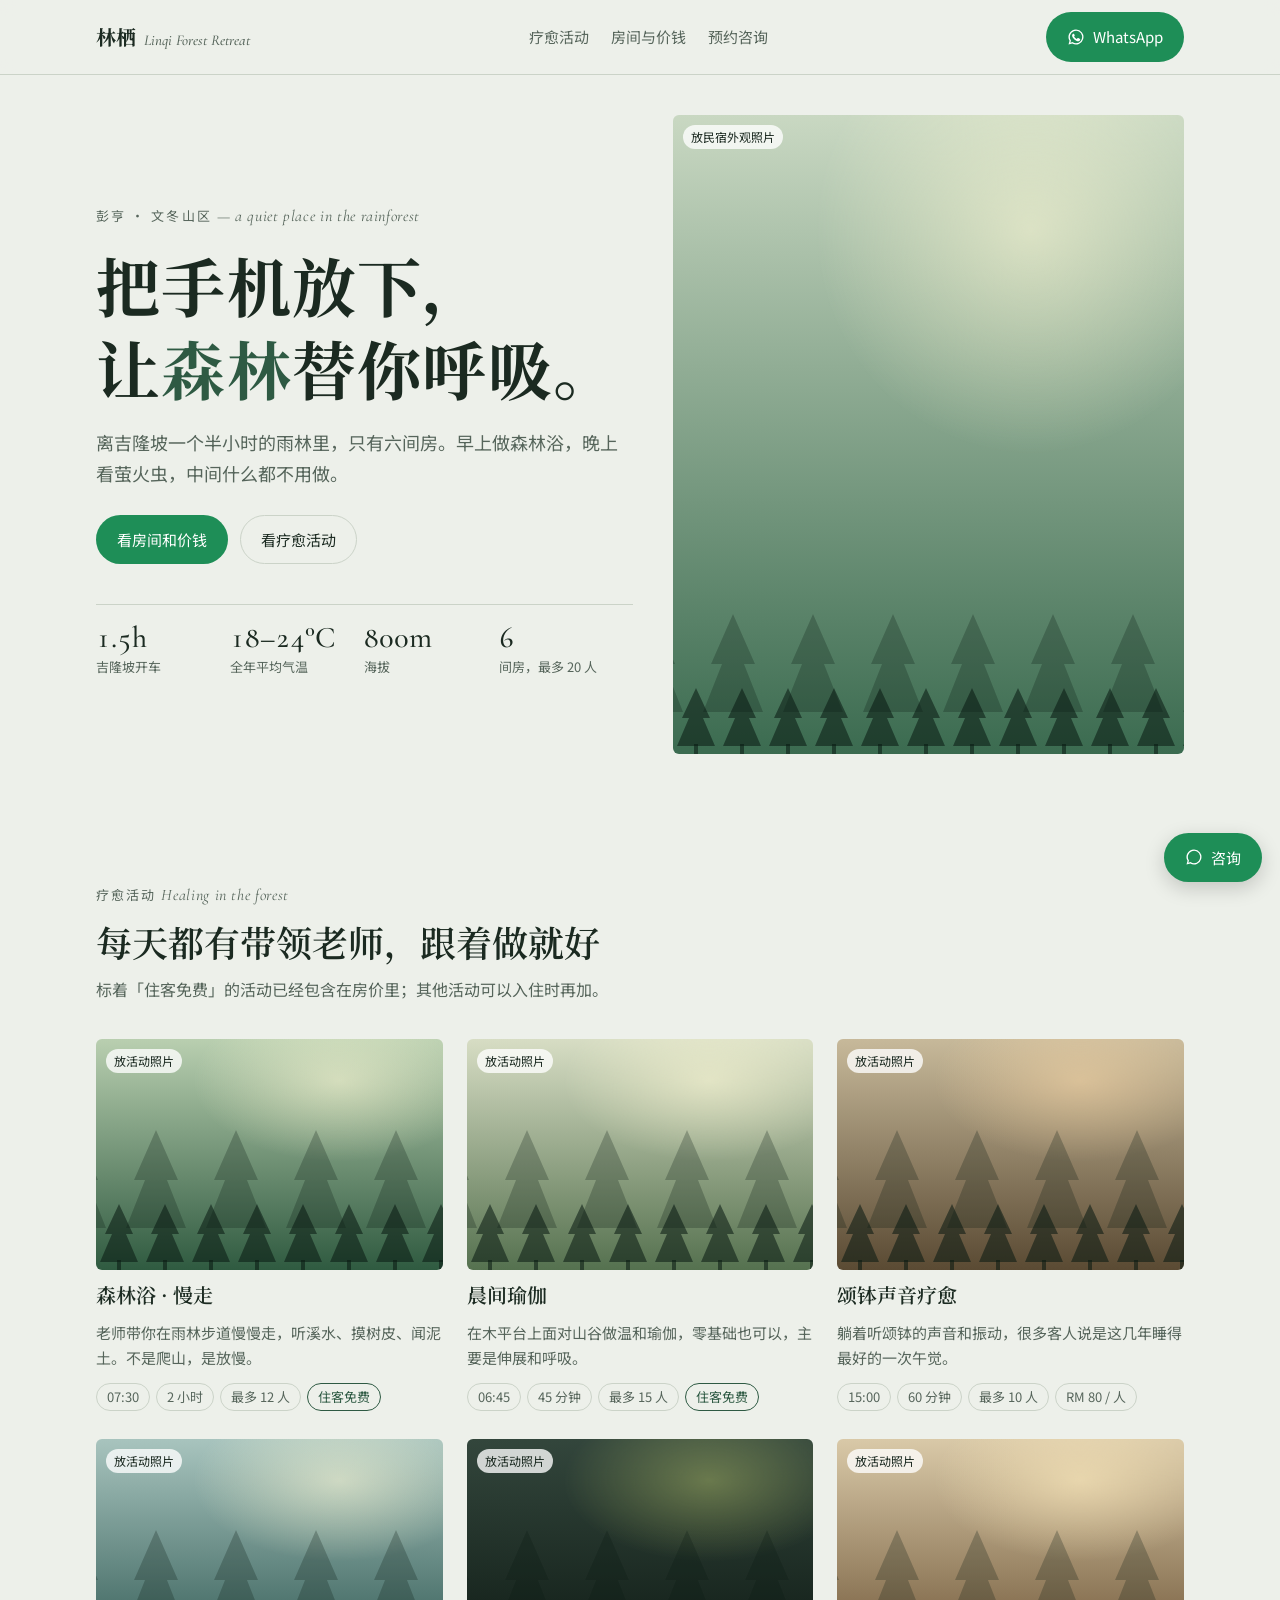
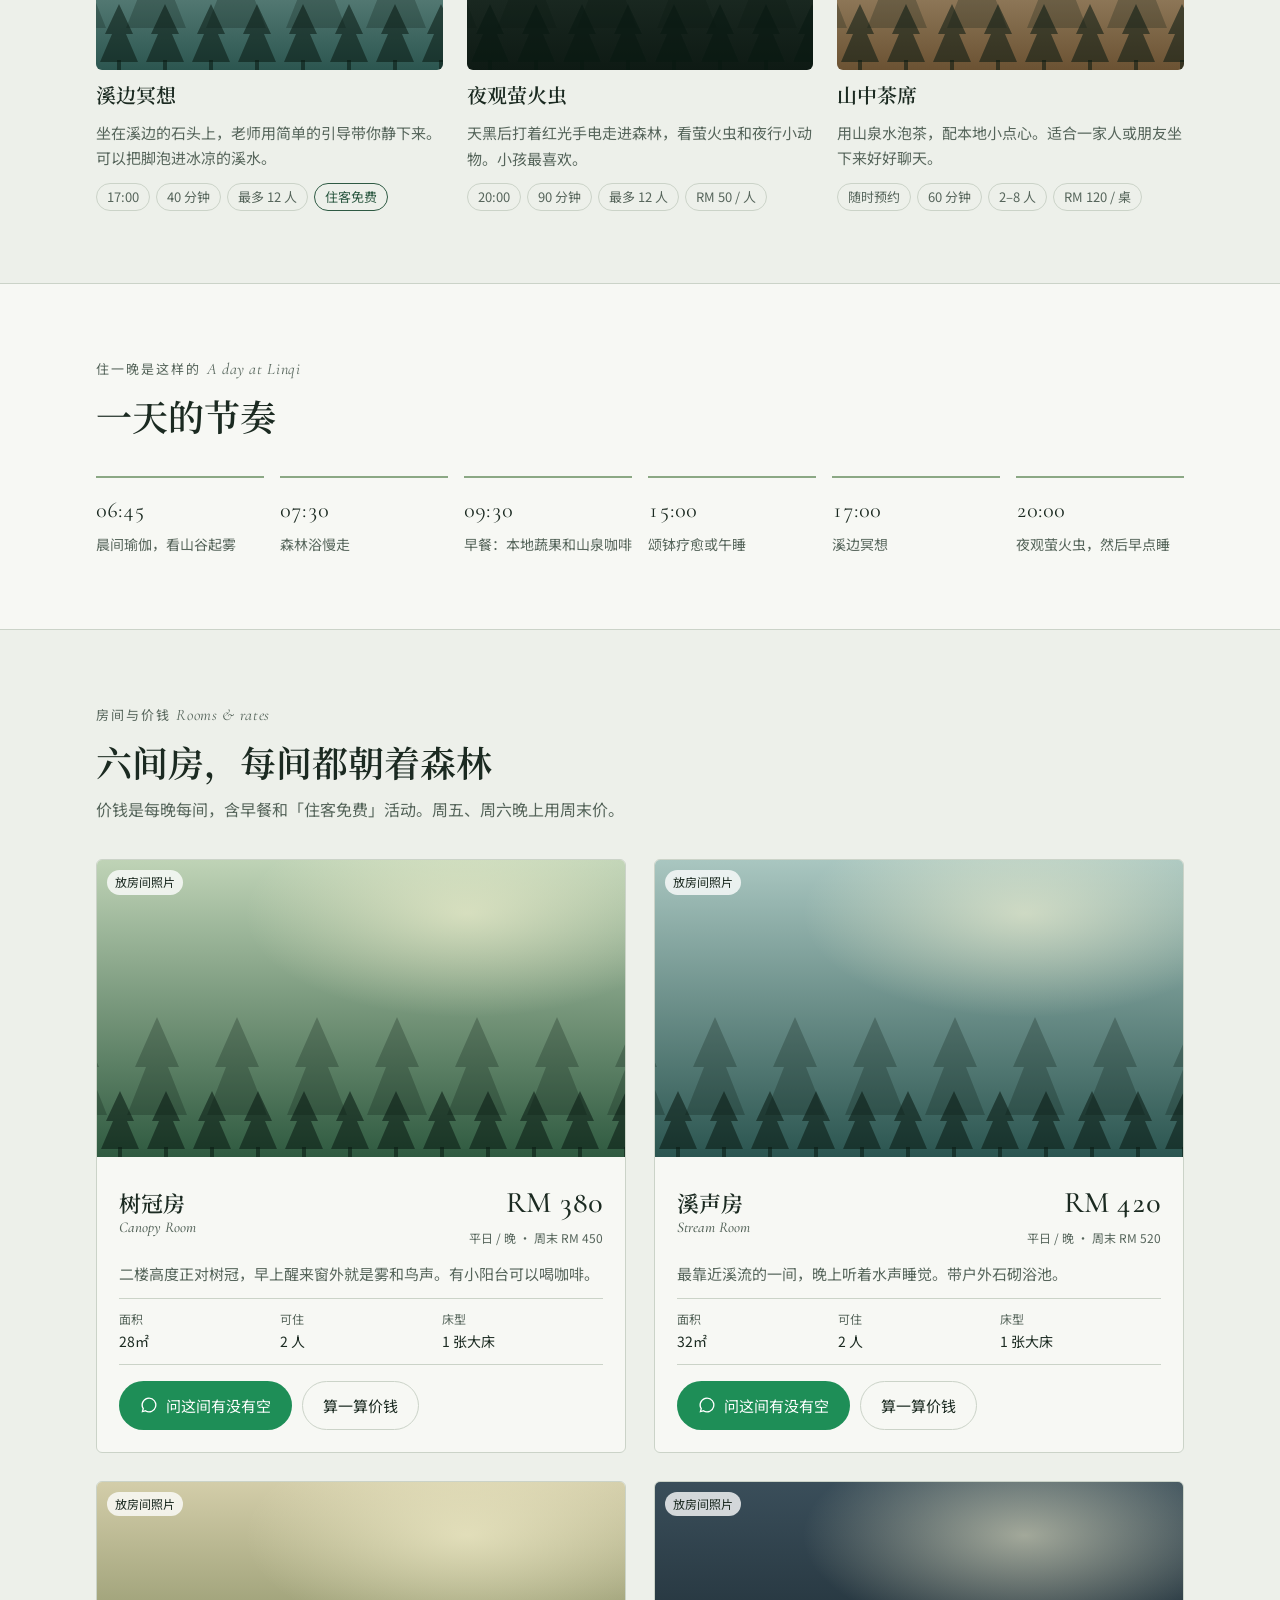
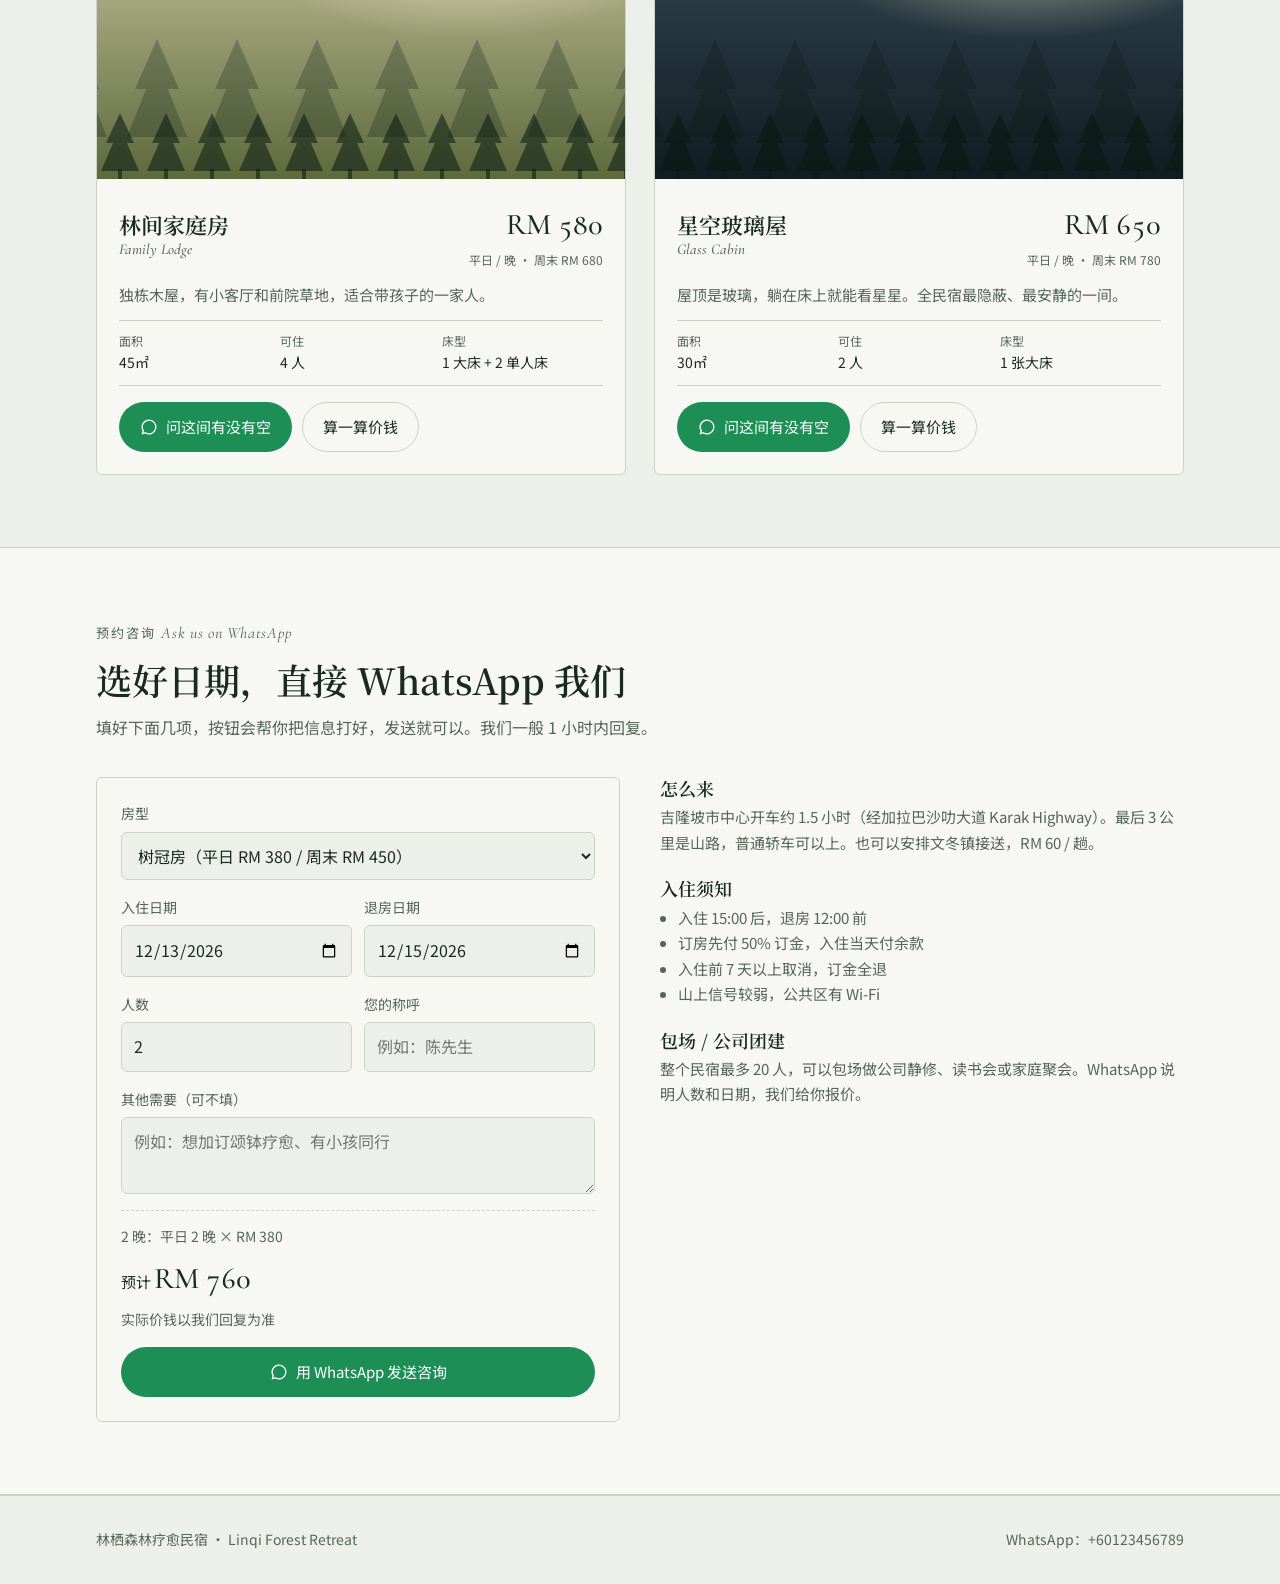
==== commit a6fec6a0: "Add forest healing homestay website draft Showcase page with healing activities, daily schedule, fou" ====
--- a/index.html
+++ b/index.html
@@ -3,425 +3,423 @@
 <head>
 <meta charset="utf-8">
 <meta name="viewport" content="width=device-width, initial-scale=1, viewport-fit=cover">
-<title>水木森林</title>
+<!--PAGE-->
+<title>林栖森林疗愈民宿</title>
+<meta name="claude:viewport-fit-sides" content="cover">
 <link rel="preconnect" href="https://fonts.googleapis.com">
 <link rel="preconnect" href="https://fonts.gstatic.com" crossorigin>
-<link rel="stylesheet" href="https://fonts.googleapis.com/css2?family=Noto+Sans+SC:wght@300;400;500&family=Noto+Serif+SC:wght@400;500;600&display=swap">
+<link rel="stylesheet" href="https://fonts.googleapis.com/css2?family=Noto+Serif+SC:wght@400;600;700&family=Noto+Sans+SC:wght@400;500;700&family=Cormorant+Garamond:ital,wght@0,500;1,500&display=swap">
 <style>
-/* 布局：实拍照片带出氛围的首屏 → 一句能打动企业家的话 → 一张价格表 → 包含什么 → 预约。
-   颜色全部取自现场照片：雨林叶绿、木头、溪石、米白。只有预约区用深色。 */
+/* 版式：像走进森林——雾气浅色的白天，夜里切换成萤火虫配色；内容左对齐，一条竖向“步道”贯穿 */
 :root {
-  color-scheme: light;
-  --paper: #f6f2ea;      /* 主底色：米白 */
-  --sand: #ebe4d6;       /* 次底色：溪石 */
-  --leaf: #23382b;       /* 主文字、深色区：雨林叶绿 */
-  --leaf-soft: #4b5f50;  /* 次要文字 */
-  --wood: #9a5f34;       /* 点缀：木头 */
-  --line: #d8cfbd;       /* 分隔线 */
-  --serif: "Noto Serif SC", "Songti SC", "STSong", serif;
+  --bg: #EDF0EA;          /* 晨雾 */
+  --surface: #F7F8F4;
+  --fg: #1B2A21;          /* 深林 */
+  --muted: #56655B;
+  --line: #CBD3C8;
+  --moss: #2E5A43;        /* 苔藓（主色） */
+  --moss-ink: #F2F5EF;
+  --fern: #8BA884;
+  --glow: #B9C24A;        /* 萤火虫（点缀） */
+  --wa: #1E8E57;
+  --serif: "Noto Serif SC", "Songti SC", "SimSun", serif;
   --sans: "Noto Sans SC", "PingFang SC", "Microsoft YaHei", system-ui, sans-serif;
-}
+  --latin: "Cormorant Garamond", Georgia, serif;
+  --r: 6px;
+}
+@media (prefers-color-scheme: dark) {
+  :root:not([data-theme="light"]) {
+    --bg: #0E1813; --surface: #15221B; --fg: #E1E9DF; --muted: #9AAB9E; --line: #2A3B31;
+    --moss: #7FB592; --moss-ink: #0E1813; --fern: #5E8268; --glow: #DCE77A; --wa: #3DBE7E;
+    color-scheme: dark;
+  }
+}
+:root[data-theme="dark"] {
+  --bg: #0E1813; --surface: #15221B; --fg: #E1E9DF; --muted: #9AAB9E; --line: #2A3B31;
+  --moss: #7FB592; --moss-ink: #0E1813; --fern: #5E8268; --glow: #DCE77A; --wa: #3DBE7E;
+  color-scheme: dark;
+}
+
 * { box-sizing: border-box; }
 html { scroll-behavior: smooth; }
-body { margin: 0; background: var(--paper); color: var(--leaf); font: 300 16px/1.85 var(--sans); }
-img { max-width: 100%; display: block; }
+body {
+  margin: 0; background: var(--bg); color: var(--fg);
+  font-family: var(--sans); font-size: 16px; line-height: 1.7;
+}
+@media (prefers-reduced-motion: reduce) { html { scroll-behavior: auto; } * { animation: none !important; transition: none !important; } }
 a { color: inherit; }
-:focus-visible { outline: 2px solid var(--wood); outline-offset: 3px; }
-.wrap { width: 100%; max-width: 1120px; margin-inline: auto; padding-inline: 20px; }
-h1, h2, h3 { margin: 0; font-family: var(--serif); font-weight: 500; text-wrap: balance; }
-h2 { font-size: clamp(28px, 3.6vw, 38px); line-height: 1.35; letter-spacing: .04em; }
-.kicker { display: block; font-size: 13px; letter-spacing: .24em; color: var(--wood); margin-bottom: 14px; }
-.lead { color: var(--leaf-soft); max-width: 32em; margin: 16px 0 0; }
-section { padding-block: 104px; }
-
-.btn {
-  display: inline-flex; align-items: center; justify-content: center; gap: 8px; cursor: pointer; text-decoration: none;
-  padding: 13px 30px; border: 1px solid var(--leaf); background: var(--leaf); color: var(--paper);
-  font: 500 15px/1.4 var(--sans); letter-spacing: .14em; transition: background .2s, color .2s;
-}
-.btn:hover { background: #31503d; }
-.btn.ghost { background: transparent; color: var(--leaf); }
-.btn.ghost:hover { background: var(--leaf); color: var(--paper); }
-
-/* 顶部栏 */
-.top {
-  position: fixed; inset: 0 0 auto; z-index: 30; color: #fff;
-  padding: calc(16px + env(safe-area-inset-top, 0px)) 24px 16px;
-  display: flex; align-items: center; justify-content: space-between; gap: 16px;
-  transition: background .3s, color .3s, padding .3s;
-}
-.top.solid { background: rgba(246,242,234,.96); color: var(--leaf); backdrop-filter: blur(10px); padding-block: calc(10px + env(safe-area-inset-top, 0px)) 10px; box-shadow: 0 1px 0 var(--line); }
-.logo { display: inline-flex; align-items: center; gap: 10px; text-decoration: none; }
-.logo svg { width: 22px; height: 18px; fill: none; stroke: currentColor; stroke-width: 1.2; }
-.logo b { font: 500 20px/1 var(--serif); letter-spacing: .14em; }
-.logo small { font: 400 11px/1 var(--sans); letter-spacing: .3em; opacity: .75; }
-.top nav { display: flex; gap: 34px; font-size: 14px; letter-spacing: .1em; }
-.top nav a { text-decoration: none; opacity: .85; }
-.top nav a:hover { opacity: 1; }
-.top .btn { padding: 9px 22px; font-size: 14px; background: transparent; border-color: currentColor; color: inherit; }
-.top .btn:hover { background: var(--leaf); border-color: var(--leaf); color: var(--paper); }
-@media (max-width: 820px) { .top nav { display: none; } .logo small { display: none; } }
-
-/* 首屏：现场照片当背景，柔焦带出雨林的绿和光 */
-.hero { position: relative; color: #fff; isolation: isolate; overflow: hidden; }
-.hero-bg { position: absolute; inset: -40px; z-index: -2; background: url("images/hero-bg.jpg") center / cover; filter: blur(14px) saturate(1.1); }
-.hero::before { content: ""; position: absolute; inset: 0; z-index: -1; background: linear-gradient(180deg, rgba(20,34,25,.55), rgba(20,34,25,.35) 45%, rgba(20,34,25,.75)); }
-.hero .wrap { padding-block: 168px 150px; }
-.hero .where { font-size: 13px; letter-spacing: .3em; opacity: .85; }
-.hero h1 { margin-top: 18px; font-size: clamp(56px, 9vw, 104px); line-height: 1.1; letter-spacing: .1em; font-weight: 500; }
-.hero .tag { margin: 18px 0 0; font: 400 clamp(18px, 2.2vw, 22px)/1.7 var(--serif); letter-spacing: .2em; }
-.hero .sub { margin: 14px 0 36px; max-width: 30em; opacity: .9; }
-.hero .cta { display: flex; gap: 12px; flex-wrap: wrap; }
-.hero .btn { background: var(--paper); color: var(--leaf); border-color: var(--paper); }
-.hero .btn:hover { background: #fff; }
-.hero .btn.ghost { background: transparent; color: #fff; border-color: rgba(255,255,255,.7); }
-.hero .btn.ghost:hover { background: rgba(255,255,255,.12); }
-
-/* 实拍照片条：压在首屏下缘 */
-.strip-wrap { margin-top: -96px; position: relative; z-index: 2; }
-.strip { display: grid; grid-template-columns: repeat(5, 1fr); gap: 12px; }
-.strip figure { margin: 0; background: var(--sand); }
-.strip img { width: 100%; height: auto; aspect-ratio: 1; object-fit: cover; box-shadow: 0 10px 30px rgba(20,34,25,.18); }
-.strip figcaption { padding: 10px 2px 0; font-size: 13px; color: var(--leaf-soft); letter-spacing: .08em; background: var(--paper); }
-.strip-note { margin: 14px 0 0; font-size: 13px; color: var(--leaf-soft); }
-@media (max-width: 760px) {
-  .strip-wrap { margin-top: -64px; }
-  .strip { display: flex; overflow-x: auto; scroll-snap-type: x mandatory; gap: 10px; padding-bottom: 6px; scrollbar-width: none; }
-  .strip::-webkit-scrollbar { display: none; }
-  .strip figure { flex: 0 0 62%; scroll-snap-align: start; }
-}
-
-/* 能量运作 */
-.energy .wrap { display: grid; grid-template-columns: 1.1fr 1fr; gap: 72px; align-items: start; }
-.energy blockquote { margin: 0; font: 500 clamp(30px, 4.2vw, 46px)/1.45 var(--serif); letter-spacing: .03em; }
-.energy blockquote em { font-style: normal; color: var(--wood); }
-.energy .body p { margin: 0 0 18px; color: var(--leaf-soft); }
-.facts { display: grid; grid-template-columns: repeat(3, 1fr); border-top: 1px solid var(--line); margin-top: 30px; }
-.facts div { padding: 18px 0 0; }
-.facts b { display: block; font: 500 28px/1.2 var(--serif); font-variant-numeric: tabular-nums; }
-.facts span { font-size: 13px; color: var(--leaf-soft); }
-@media (max-width: 820px) { .energy .wrap { grid-template-columns: 1fr; gap: 32px; } }
-
-/* 价格表 */
-.prices { background: var(--sand); }
-.prices-head { display: flex; justify-content: space-between; align-items: end; gap: 24px; flex-wrap: wrap; margin-bottom: 40px; }
-.badge { display: inline-block; border: 1px solid var(--wood); color: var(--wood); padding: 6px 16px; font-size: 14px; letter-spacing: .12em; }
-.table { background: var(--paper); }
-.row { display: grid; grid-template-columns: 1.2fr 1fr 1fr; align-items: center; border-bottom: 1px solid var(--line); }
-.row:last-child { border-bottom: 0; }
-.row > * { padding: 22px 28px; min-width: 0; }
-.row.head { background: var(--leaf); color: var(--paper); }
-.row.head span { font: 500 18px var(--serif); letter-spacing: .1em; }
-.row.head small { display: block; font-size: 12px; opacity: .7; letter-spacing: .1em; }
-.room b { display: block; font: 500 20px var(--serif); letter-spacing: .08em; }
-.room span { font-size: 13px; color: var(--leaf-soft); }
-.pick {
-  display: flex; align-items: baseline; justify-content: space-between; gap: 12px; width: 100%; text-align: left;
-  background: none; border: 0; border-left: 1px solid var(--line); cursor: pointer; color: var(--leaf); font: inherit;
-}
-.pick .rm { font: 500 clamp(26px, 3vw, 34px)/1 var(--serif); font-variant-numeric: tabular-nums; }
-.pick .rm small { font-size: .5em; margin-right: 3px; color: var(--leaf-soft); }
-.pick .go { font-size: 13px; color: var(--wood); letter-spacing: .1em; white-space: nowrap; }
-.pick:hover { background: #fbf8f2; }
-.pick:hover .go { text-decoration: underline; }
-.prices .fine { margin: 18px 0 0; font-size: 14px; color: var(--leaf-soft); }
-@media (max-width: 620px) {
-  .row { grid-template-columns: 1fr 1fr; }
-  .row .room { grid-column: 1 / -1; padding-bottom: 4px; }
-  .row.head .room { display: none; }
-  .row > * { padding: 14px 16px; }
-  .pick { border-left: 0; flex-direction: column; gap: 6px; }
-  .pick + .pick { border-left: 1px solid var(--line); }
-}
-
-/* 套餐包含 */
-.inc-grid { display: grid; grid-template-columns: repeat(4, 1fr); gap: 0; border-top: 1px solid var(--line); margin-top: 44px; }
-.inc-grid div { padding: 28px 24px 30px 0; border-bottom: 1px solid var(--line); display: grid; gap: 8px; align-content: start; }
-.inc-grid svg { width: 34px; height: 34px; stroke: var(--wood); fill: none; stroke-width: 1.3; stroke-linecap: round; stroke-linejoin: round; }
-.inc-grid b { font: 500 18px var(--serif); letter-spacing: .06em; }
-.inc-grid span { font-size: 14px; color: var(--leaf-soft); }
-@media (max-width: 860px) { .inc-grid { grid-template-columns: repeat(2, 1fr); } }
-
-/* 预约 */
-.book { background: var(--leaf); color: var(--paper); }
-.book .kicker { color: #d7a777; }
-.book-grid { display: grid; grid-template-columns: .9fr 1.1fr; gap: 64px; align-items: start; }
-.book-grid > * { min-width: 0; }
-.book .lead { color: rgba(246,242,234,.75); }
-.steps { list-style: none; padding: 0; margin: 32px 0 0; display: grid; gap: 14px; counter-reset: s; }
-.steps li { counter-increment: s; display: grid; grid-template-columns: 32px 1fr; gap: 12px; color: rgba(246,242,234,.85); font-size: 15px; }
-.steps li::before { content: counter(s); width: 28px; height: 28px; border: 1px solid rgba(246,242,234,.4); border-radius: 50%; display: grid; place-items: center; font-size: 13px; }
-.card { background: var(--paper); color: var(--leaf); padding: 32px; }
-form { display: grid; grid-template-columns: 1fr 1fr; gap: 20px; }
-.f { display: grid; gap: 6px; min-width: 0; }
-.f.full { grid-column: 1 / -1; }
-label { font-size: 13px; letter-spacing: .1em; color: var(--leaf-soft); }
-input, select, textarea {
-  width: 100%; background: #fff; color: var(--leaf); border: 1px solid var(--line);
-  padding: 11px 12px; font: 400 16px var(--sans); border-radius: 0;
-}
-input:focus, select:focus, textarea:focus { outline: none; border-color: var(--leaf); }
-.total { grid-column: 1 / -1; display: flex; justify-content: space-between; align-items: baseline; gap: 12px; flex-wrap: wrap; border-top: 1px solid var(--line); padding-top: 18px; }
-.total span { color: var(--leaf-soft); font-size: 14px; }
-.total b { font: 500 30px var(--serif); font-variant-numeric: tabular-nums; }
-.submit { grid-column: 1 / -1; display: grid; gap: 8px; }
-.submit .btn { width: 100%; }
-.err { color: #a2402a; font-size: 14px; min-height: 1em; }
-.result { grid-column: 1 / -1; background: var(--sand); padding: 20px; display: grid; gap: 14px; }
-.result pre { margin: 0; white-space: pre-wrap; font: 400 15px/1.8 var(--sans); }
-.result .acts { display: flex; gap: 10px; flex-wrap: wrap; align-items: center; }
-.result small { font-size: 13px; color: var(--leaf-soft); }
-@media (max-width: 860px) { .book-grid { grid-template-columns: 1fr; gap: 40px; } }
-@media (max-width: 480px) { form { grid-template-columns: 1fr; } .card { padding: 22px 18px; } }
-
-footer { background: var(--leaf); color: rgba(246,242,234,.7); border-top: 1px solid rgba(246,242,234,.12); padding-block: 36px calc(36px + env(safe-area-inset-bottom, 0px)); font-size: 14px; }
-footer .wrap { display: flex; justify-content: space-between; align-items: center; gap: 16px; flex-wrap: wrap; }
-footer .logo { color: var(--paper); }
-
-/* 手机底部常驻预约条 */
-.dock { display: none; }
-@media (max-width: 760px) {
-  .dock {
-    position: fixed; inset: auto 0 0; z-index: 30; display: flex; align-items: center; justify-content: space-between; gap: 12px;
-    background: var(--paper); box-shadow: 0 -1px 0 var(--line), 0 -8px 24px rgba(20,34,25,.08);
-    padding: 10px 16px calc(10px + env(safe-area-inset-bottom, 0px));
-    transition: transform .3s;
-  }
-  .dock.hide { transform: translateY(110%); }
-  .dock span { font-size: 13px; color: var(--leaf-soft); line-height: 1.4; }
-  .dock b { display: block; font: 500 18px var(--serif); color: var(--leaf); }
-  .dock .btn { padding: 11px 22px; }
-  footer { padding-bottom: calc(96px + env(safe-area-inset-bottom, 0px)); }
-}
-@media (prefers-reduced-motion: reduce) { html { scroll-behavior: auto; } .top, .dock, .btn { transition: none; } }
+:focus-visible { outline: 2px solid var(--glow); outline-offset: 3px; }
+h1, h2, h3 { font-family: var(--serif); text-wrap: balance; margin: 0; line-height: 1.3; }
+.wrap {
+  max-width: 1120px; margin: 0 auto;
+  padding-left: max(16px, env(safe-area-inset-left, 0px));
+  padding-right: max(16px, env(safe-area-inset-right, 0px));
+}
+section { padding-block: 72px; }
+.eyebrow { font-size: 13px; letter-spacing: .16em; color: var(--muted); text-transform: uppercase; }
+.eyebrow .en { font-family: var(--latin); font-style: italic; letter-spacing: .04em; text-transform: none; font-size: 16px; }
+.sec-head { display: grid; gap: 10px; max-width: 640px; margin-bottom: 36px; }
+.sec-head h2 { font-size: clamp(26px, 4vw, 36px); font-weight: 600; }
+.sec-head p { margin: 0; color: var(--muted); }
+
+/* 顶部导航 */
+body::before { content: ""; position: fixed; inset: 0 0 auto; height: env(safe-area-inset-top, 0px); z-index: 10; background: var(--bg); }
+.nav { position: sticky; top: env(safe-area-inset-top, 0px); z-index: 5; background: color-mix(in srgb, var(--bg) 88%, transparent); backdrop-filter: blur(8px); border-bottom: 1px solid var(--line); }
+.nav .wrap { display: flex; align-items: center; justify-content: space-between; gap: 16px; padding-block: 12px; }
+.brand { font-family: var(--serif); font-weight: 700; font-size: 20px; text-decoration: none; display: flex; align-items: baseline; gap: 8px; }
+.brand small { font-family: var(--latin); font-style: italic; font-weight: 500; font-size: 15px; color: var(--muted); }
+.nav ul { display: flex; gap: 22px; list-style: none; margin: 0; padding: 0; font-size: 15px; }
+.nav ul a { text-decoration: none; color: var(--muted); }
+.nav ul a:hover { color: var(--fg); }
+@media (max-width: 760px) { .nav ul { display: none; } }
+
+.btn { display: inline-flex; align-items: center; gap: 8px; padding: 11px 20px; border-radius: 999px; font-weight: 500; text-decoration: none; border: 1px solid transparent; cursor: pointer; font: inherit; font-size: 15px; }
+.btn-wa { background: var(--wa); color: #fff; }
+.btn-wa:hover { filter: brightness(1.08); }
+.btn-ghost { border-color: var(--line); background: transparent; color: var(--fg); }
+.btn-ghost:hover { border-color: var(--moss); }
+.wa-ico { width: 18px; height: 18px; flex: none; }
+
+/* 照片占位：用画出来的森林代替，之后换成真照片 */
+.ph {
+  --a: #9DB59A; --b: #2E5A43; --sun: rgba(255,250,215,.55);
+  position: relative; overflow: hidden; border-radius: var(--r);
+  background:
+    url("data:image/svg+xml,%3Csvg xmlns='http://www.w3.org/2000/svg' width='46' height='70' viewBox='0 0 46 70'%3E%3Cpath d='M23 4 L37 34 H30 L42 62 H4 L16 34 H9 Z' fill='rgba(8,24,16,.55)'/%3E%3Crect x='21' y='60' width='4' height='10' fill='rgba(8,24,16,.55)'/%3E%3C/svg%3E") repeat-x left bottom / 46px 70px,
+    url("data:image/svg+xml,%3Csvg xmlns='http://www.w3.org/2000/svg' width='80' height='120' viewBox='0 0 80 120'%3E%3Cpath d='M40 6 L62 56 H51 L70 104 H10 L29 56 H18 Z' fill='rgba(8,24,16,.25)'/%3E%3C/svg%3E") repeat-x 20px calc(100% - 26px) / 80px 120px,
+    radial-gradient(ellipse 60% 50% at 70% 18%, var(--sun), transparent 70%),
+    linear-gradient(180deg, var(--a), var(--b));
+}
+.ph .tag { position: absolute; left: 10px; top: 10px; font-size: 12px; padding: 2px 8px; border-radius: 999px; background: rgba(255,255,255,.78); color: #1B2A21; }
+
+/* 首屏 */
+.hero { padding-block: 40px 56px; }
+.hero-grid { display: grid; grid-template-columns: 1.05fr 1fr; gap: 40px; align-items: center; }
+.hero h1 { font-size: clamp(36px, 6vw, 64px); font-weight: 700; letter-spacing: .02em; }
+.hero h1 em { font-style: normal; color: var(--moss); }
+.hero .lead { font-size: 18px; color: var(--muted); max-width: 30em; margin: 18px 0 26px; }
+.hero .cta { display: flex; flex-wrap: wrap; gap: 12px; }
+.hero .ph { aspect-ratio: 4 / 5; max-width: 100%; --a: #C9D8C2; --b: #3B6B50; }
+.facts { display: grid; grid-template-columns: repeat(4, 1fr); gap: 0; margin-top: 40px; border-top: 1px solid var(--line); }
+.fact { padding: 16px 12px 0 0; display: grid; gap: 2px; }
+.fact b { font-family: var(--latin); font-size: 30px; font-weight: 500; font-variant-numeric: tabular-nums; line-height: 1.1; }
+.fact span { font-size: 13px; color: var(--muted); }
+@media (max-width: 860px) {
+  .hero-grid { grid-template-columns: 1fr; }
+  .hero .ph { aspect-ratio: 16 / 10; order: -1; }
+  .facts { grid-template-columns: repeat(2, 1fr); row-gap: 16px; }
+}
+
+/* 疗愈活动 */
+.acts { display: grid; grid-template-columns: repeat(3, 1fr); gap: 28px 24px; }
+.act { display: grid; gap: 12px; align-content: start; }
+.act .ph { aspect-ratio: 3 / 2; }
+.act h3 { font-size: 20px; font-weight: 600; }
+.act p { margin: 0; color: var(--muted); font-size: 15px; }
+.meta { display: flex; flex-wrap: wrap; gap: 6px; font-size: 13px; }
+.chip { padding: 2px 10px; border-radius: 999px; border: 1px solid var(--line); color: var(--muted); white-space: nowrap; }
+.chip.inc { border-color: var(--moss); color: var(--moss); }
+@media (max-width: 900px) { .acts { grid-template-columns: repeat(2, 1fr); } }
+@media (max-width: 560px) { .acts { grid-template-columns: 1fr; } }
+
+/* 一天的节奏 */
+.day { background: var(--surface); border-block: 1px solid var(--line); }
+.timeline { list-style: none; margin: 0; padding: 0; display: grid; grid-template-columns: repeat(6, 1fr); gap: 16px; }
+.timeline li { display: grid; gap: 4px; padding-top: 14px; border-top: 2px solid var(--fern); }
+.timeline time { font-family: var(--latin); font-size: 22px; font-variant-numeric: tabular-nums; }
+.timeline span { font-size: 14px; color: var(--muted); }
+@media (max-width: 900px) { .timeline { grid-template-columns: repeat(3, 1fr); } }
+@media (max-width: 520px) { .timeline { grid-template-columns: repeat(2, 1fr); } }
+
+/* 房间 */
+.rooms { display: grid; grid-template-columns: repeat(2, 1fr); gap: 28px; }
+.room { background: var(--surface); border: 1px solid var(--line); border-radius: var(--r); overflow: hidden; display: grid; grid-template-rows: auto 1fr; }
+.room .ph { aspect-ratio: 16 / 9; border-radius: 0; }
+.room-body { padding: 20px 22px 22px; display: grid; gap: 12px; align-content: start; }
+.room-top { display: flex; justify-content: space-between; gap: 12px; align-items: baseline; flex-wrap: wrap; }
+.room h3 { font-size: 22px; font-weight: 600; }
+.room h3 small { display: block; font-family: var(--latin); font-style: italic; font-weight: 500; font-size: 15px; color: var(--muted); }
+.price { text-align: right; font-variant-numeric: tabular-nums; }
+.price b { font-family: var(--latin); font-size: 30px; font-weight: 500; }
+.price span { display: block; font-size: 12px; color: var(--muted); }
+.room p { margin: 0; color: var(--muted); font-size: 15px; }
+.specs { display: grid; grid-template-columns: repeat(3, 1fr); border-block: 1px solid var(--line); padding-block: 10px; font-size: 14px; }
+.specs div { display: grid; }
+.specs small { color: var(--muted); font-size: 12px; }
+.room .actions { display: flex; flex-wrap: wrap; gap: 10px; margin-top: 4px; }
+@media (max-width: 820px) { .rooms { grid-template-columns: 1fr; } }
+
+/* 预约咨询 */
+.book-grid { display: grid; grid-template-columns: 1fr 1fr; gap: 40px; align-items: start; }
+form.book { background: var(--surface); border: 1px solid var(--line); border-radius: var(--r); padding: 24px; display: grid; gap: 16px; }
+.field { display: grid; gap: 6px; min-width: 0; }
+.field label { font-size: 14px; color: var(--muted); }
+.field input, .field select, .field textarea { font: inherit; font-size: 16px; color: var(--fg); background: var(--bg); border: 1px solid var(--line); border-radius: var(--r); padding: 10px 12px; width: 100%; min-width: 0; }
+.row2 { display: grid; grid-template-columns: 1fr 1fr; gap: 12px; }
+.quote { border-top: 1px dashed var(--line); padding-top: 14px; display: grid; gap: 4px; font-size: 14px; color: var(--muted); font-variant-numeric: tabular-nums; }
+.quote .total { font-size: 15px; color: var(--fg); }
+.quote .total b { font-family: var(--latin); font-size: 30px; font-weight: 500; }
+.err { color: #B4442F; font-size: 14px; }
+.notes { display: grid; gap: 22px; }
+.notes h3 { font-size: 18px; font-weight: 600; margin-bottom: 4px; }
+.notes p, .notes ul { margin: 0; color: var(--muted); font-size: 15px; }
+.notes ul { padding-left: 1.2em; }
+@media (max-width: 820px) { .book-grid { grid-template-columns: 1fr; } }
+@media (max-width: 420px) { .row2 { grid-template-columns: 1fr; } }
+
+footer { border-top: 1px solid var(--line); padding-block: 32px; color: var(--muted); font-size: 14px; }
+footer .wrap { display: flex; flex-wrap: wrap; gap: 12px 32px; justify-content: space-between; }
+
+.float-wa { position: fixed; right: calc(18px + env(safe-area-inset-right, 0px)); bottom: calc(18px + env(safe-area-inset-bottom, 0px)); z-index: 6; box-shadow: 0 6px 20px rgba(0,0,0,.18); }
 </style>
+<!--/HEAD-->
 </head>
 <body>
 
-<header class="top" id="topbar">
-  <a class="logo" href="#top" aria-label="水木森林 首页">
-    <svg viewBox="0 0 22 18" aria-hidden="true"><path d="M11 17V8M11 8C11 4 8.5 1.5 3 1.5c0 4 2.5 6.5 8 6.5ZM11 9.5c0-4 2.5-6.5 8-6.5 0 4-2.5 6.5-8 6.5Z"/></svg>
-    <b>水木森林</b><small>SHUIMU</small>
-  </a>
-  <nav aria-label="主菜单">
-    <a href="#energy">关于</a><a href="#prices">优惠价</a><a href="#included">疗愈体验</a>
-  </nav>
-  <a class="btn" href="#book">立即预约</a>
-</header>
-
-<main id="top">
-  <div class="hero">
-    <div class="hero-bg" aria-hidden="true"></div>
-    <div class="wrap">
-      <span class="where">FOREST HEALING RETREAT · 马来西亚雨林</span>
-      <h1>水木森林</h1>
-      <p class="tag">回归自然 · 回到自己</p>
-      <p class="sub">大树、溪石、木亭和山风。两天时间，住进雨林里，把自己放空、充满电。</p>
-      <div class="cta">
-        <a class="btn" href="#book">选日期预约</a>
-        <a class="btn ghost" href="#prices">RM 360 起 · 看优惠价</a>
-      </div>
-    </div>
-  </div>
-
-  <div class="strip-wrap">
-    <div class="wrap">
-      <div class="strip">
-        <figure><img src="images/photo-1.jpg" alt="大树下的木亭和石板路" width="412" height="412"><figcaption>林荫木亭</figcaption></figure>
-        <figure><img src="images/photo-3.jpg" alt="客人跟着向导在山坡上看森林" width="412" height="412"><figcaption>森林导览</figcaption></figure>
-        <figure><img src="images/photo-2.jpg" alt="木屋屋檐下的石头庭院" width="412" height="412"><figcaption>石头庭院</figcaption></figure>
-        <figure><img src="images/photo-4.jpg" alt="挂着红灯笼的木头茶座和植物" width="412" height="412"><figcaption>山间茶座</figcaption></figure>
-        <figure><img src="images/photo-5.jpg" alt="溪石边的户外洗手台" width="412" height="412"><figcaption>溪石小径</figcaption></figure>
-      </div>
-      <p class="strip-note">以上都是水木森林的现场实拍。</p>
-    </div>
-  </div>
-
-  <section class="energy" id="energy">
-    <div class="wrap">
+<nav class="nav" aria-label="主菜单">
+  <div class="wrap">
+    <a class="brand" href="#top">林栖 <small>Linqi Forest Retreat</small></a>
+    <ul>
+      <li><a href="#activities">疗愈活动</a></li>
+      <li><a href="#rooms">房间与价钱</a></li>
+      <li><a href="#book">预约咨询</a></li>
+    </ul>
+    <a class="btn btn-wa wa-link" data-msg="你好，我想了解林栖森林民宿。" href="#" target="_blank" rel="noopener">
+      <svg class="wa-ico" viewBox="0 0 24 24" aria-hidden="true"><path fill="currentColor" d="M12 2a10 10 0 0 0-8.6 15.1L2 22l5-1.3A10 10 0 1 0 12 2Zm0 18.2a8.2 8.2 0 0 1-4.2-1.2l-.3-.2-3 .8.8-2.9-.2-.3A8.2 8.2 0 1 1 12 20.2Zm4.5-6.1c-.2-.1-1.5-.7-1.7-.8-.2-.1-.4-.1-.6.1l-.8 1c-.1.2-.3.2-.5.1a6.7 6.7 0 0 1-3.3-2.9c-.3-.4.2-.4.7-1.3.1-.2 0-.3 0-.4l-.8-1.8c-.2-.5-.4-.4-.6-.4h-.5a1 1 0 0 0-.7.3 3 3 0 0 0-.9 2.2 5.2 5.2 0 0 0 1.1 2.7 11.8 11.8 0 0 0 4.5 4c1.7.7 2.3.8 3.2.6a2.7 2.7 0 0 0 1.8-1.2c.2-.6.2-1.1.2-1.2-.1-.1-.3-.2-.5-.3Z"/></svg>
+      WhatsApp
+    </a>
+  </div>
+</nav>
+
+<header class="hero" id="top">
+  <div class="wrap">
+    <div class="hero-grid">
       <div>
-        <span class="kicker">能量运作</span>
-        <blockquote>企业需要资本运作，<br><em>人，也需要能量运作。</em></blockquote>
-      </div>
-      <div class="body">
-        <p>每天在会议、数字和决定里转，身体往往比公司更早透支。</p>
-        <p>来水木森林住两天：清晨在林间行禅，傍晚上山顶看日落，夜里在山谷听铜锣。手机放下，人慢下来，回去才有力气带团队。</p>
+        <p class="eyebrow">彭亨 · 文冬山区 <span class="en">— a quiet place in the rainforest</span></p>
+        <h1>把手机放下，<br>让<em>森林</em>替你呼吸。</h1>
+        <p class="lead">离吉隆坡一个半小时的雨林里，只有六间房。早上做森林浴，晚上看萤火虫，中间什么都不用做。</p>
+        <div class="cta">
+          <a class="btn btn-wa" href="#rooms">看房间和价钱</a>
+          <a class="btn btn-ghost" href="#activities">看疗愈活动</a>
+        </div>
         <div class="facts">
-          <div><b>6 间</b><span>客房</span></div>
-          <div><b>16 人</b><span>可入住，加床到 19 人</span></div>
-          <div><b>全包</b><span>住宿、餐食、疗愈体验</span></div>
+          <div class="fact"><b>1.5h</b><span>吉隆坡开车</span></div>
+          <div class="fact"><b>18–24°C</b><span>全年平均气温</span></div>
+          <div class="fact"><b>800m</b><span>海拔</span></div>
+          <div class="fact"><b>6</b><span>间房，最多 20 人</span></div>
         </div>
       </div>
-    </div>
-  </section>
-
-  <section class="prices" id="prices">
-    <div class="wrap">
-      <div class="prices-head">
-        <div>
-          <span class="kicker">森林归零计划</span>
-          <h2>一个价格，住宿、餐食、疗愈全包</h2>
+      <div class="ph" role="img" aria-label="民宿外观照片位置"><span class="tag">放民宿外观照片</span></div>
+    </div>
+  </div>
+</header>
+
+<section id="activities">
+  <div class="wrap">
+    <div class="sec-head">
+      <p class="eyebrow">疗愈活动 <span class="en">Healing in the forest</span></p>
+      <h2>每天都有带领老师，跟着做就好</h2>
+      <p>标着「住客免费」的活动已经包含在房价里；其他活动可以入住时再加。</p>
+    </div>
+    <div class="acts">
+      <article class="act">
+        <div class="ph" style="--a:#B9CFB0;--b:#2F5A40" role="img" aria-label="森林浴照片位置"><span class="tag">放活动照片</span></div>
+        <h3>森林浴 · 慢走</h3>
+        <p>老师带你在雨林步道慢慢走，听溪水、摸树皮、闻泥土。不是爬山，是放慢。</p>
+        <div class="meta"><span class="chip">07:30</span><span class="chip">2 小时</span><span class="chip">最多 12 人</span><span class="chip inc">住客免费</span></div>
+      </article>
+      <article class="act">
+        <div class="ph" style="--a:#D7DDC4;--b:#55714F" role="img" aria-label="晨间瑜伽照片位置"><span class="tag">放活动照片</span></div>
+        <h3>晨间瑜伽</h3>
+        <p>在木平台上面对山谷做温和瑜伽，零基础也可以，主要是伸展和呼吸。</p>
+        <div class="meta"><span class="chip">06:45</span><span class="chip">45 分钟</span><span class="chip">最多 15 人</span><span class="chip inc">住客免费</span></div>
+      </article>
+      <article class="act">
+        <div class="ph" style="--a:#C7B99A;--b:#5A4A33;--sun:rgba(255,220,170,.5)" role="img" aria-label="颂钵疗愈照片位置"><span class="tag">放活动照片</span></div>
+        <h3>颂钵声音疗愈</h3>
+        <p>躺着听颂钵的声音和振动，很多客人说是这几年睡得最好的一次午觉。</p>
+        <div class="meta"><span class="chip">15:00</span><span class="chip">60 分钟</span><span class="chip">最多 10 人</span><span class="chip">RM 80 / 人</span></div>
+      </article>
+      <article class="act">
+        <div class="ph" style="--a:#A8C4BE;--b:#2C5650" role="img" aria-label="溪边冥想照片位置"><span class="tag">放活动照片</span></div>
+        <h3>溪边冥想</h3>
+        <p>坐在溪边的石头上，老师用简单的引导带你静下来。可以把脚泡进冰凉的溪水。</p>
+        <div class="meta"><span class="chip">17:00</span><span class="chip">40 分钟</span><span class="chip">最多 12 人</span><span class="chip inc">住客免费</span></div>
+      </article>
+      <article class="act">
+        <div class="ph" style="--a:#33463C;--b:#0E1A14;--sun:rgba(220,231,122,.35)" role="img" aria-label="夜观萤火虫照片位置"><span class="tag">放活动照片</span></div>
+        <h3>夜观萤火虫</h3>
+        <p>天黑后打着红光手电走进森林，看萤火虫和夜行小动物。小孩最喜欢。</p>
+        <div class="meta"><span class="chip">20:00</span><span class="chip">90 分钟</span><span class="chip">最多 12 人</span><span class="chip">RM 50 / 人</span></div>
+      </article>
+      <article class="act">
+        <div class="ph" style="--a:#D9C9A8;--b:#6B5233;--sun:rgba(255,236,190,.6)" role="img" aria-label="茶席照片位置"><span class="tag">放活动照片</span></div>
+        <h3>山中茶席</h3>
+        <p>用山泉水泡茶，配本地小点心。适合一家人或朋友坐下来好好聊天。</p>
+        <div class="meta"><span class="chip">随时预约</span><span class="chip">60 分钟</span><span class="chip">2–8 人</span><span class="chip">RM 120 / 桌</span></div>
+      </article>
+    </div>
+  </div>
+</section>
+
+<section class="day" aria-labelledby="day-h">
+  <div class="wrap">
+    <div class="sec-head">
+      <p class="eyebrow">住一晚是这样的 <span class="en">A day at Linqi</span></p>
+      <h2 id="day-h">一天的节奏</h2>
+    </div>
+    <ol class="timeline">
+      <li><time>06:45</time><span>晨间瑜伽，看山谷起雾</span></li>
+      <li><time>07:30</time><span>森林浴慢走</span></li>
+      <li><time>09:30</time><span>早餐：本地蔬果和山泉咖啡</span></li>
+      <li><time>15:00</time><span>颂钵疗愈或午睡</span></li>
+      <li><time>17:00</time><span>溪边冥想</span></li>
+      <li><time>20:00</time><span>夜观萤火虫，然后早点睡</span></li>
+    </ol>
+  </div>
+</section>
+
+<section id="rooms">
+  <div class="wrap">
+    <div class="sec-head">
+      <p class="eyebrow">房间与价钱 <span class="en">Rooms &amp; rates</span></p>
+      <h2>六间房，每间都朝着森林</h2>
+      <p>价钱是每晚每间，含早餐和「住客免费」活动。周五、周六晚上用周末价。</p>
+    </div>
+    <div class="rooms" id="room-list"></div>
+  </div>
+</section>
+
+<section id="book" class="day">
+  <div class="wrap">
+    <div class="sec-head">
+      <p class="eyebrow">预约咨询 <span class="en">Ask us on WhatsApp</span></p>
+      <h2>选好日期，直接 WhatsApp 我们</h2>
+      <p>填好下面几项，按钮会帮你把信息打好，发送就可以。我们一般 1 小时内回复。</p>
+    </div>
+    <div class="book-grid">
+      <form class="book" id="book-form" novalidate>
+        <div class="field">
+          <label for="f-room">房型</label>
+          <select id="f-room"></select>
         </div>
-        <span class="badge">10月 / 11月优惠价</span>
+        <div class="row2">
+          <div class="field"><label for="f-in">入住日期</label><input id="f-in" type="date"></div>
+          <div class="field"><label for="f-out">退房日期</label><input id="f-out" type="date"></div>
+        </div>
+        <div class="row2">
+          <div class="field"><label for="f-guests">人数</label><input id="f-guests" type="number" min="1" max="20" value="2"></div>
+          <div class="field"><label for="f-name">您的称呼</label><input id="f-name" type="text" placeholder="例如：陈先生"></div>
+        </div>
+        <div class="field"><label for="f-note">其他需要（可不填）</label><textarea id="f-note" rows="2" placeholder="例如：想加订颂钵疗愈、有小孩同行"></textarea></div>
+        <div class="quote" id="quote" aria-live="polite"></div>
+        <a class="btn btn-wa" id="book-btn" href="#" target="_blank" rel="noopener" style="justify-content:center">
+          <svg class="wa-ico" viewBox="0 0 24 24" aria-hidden="true"><path fill="currentColor" d="M12 2a10 10 0 0 0-8.6 15.1L2 22l5-1.3A10 10 0 1 0 12 2Zm0 18.2a8.2 8.2 0 0 1-4.2-1.2l-.3-.2-3 .8.8-2.9-.2-.3A8.2 8.2 0 1 1 12 20.2Z"/></svg>
+          用 WhatsApp 发送咨询
+        </a>
+      </form>
+      <div class="notes">
+        <div><h3>怎么来</h3><p>吉隆坡市中心开车约 1.5 小时（经加拉巴沙叻大道 Karak Highway）。最后 3 公里是山路，普通轿车可以上。也可以安排文冬镇接送，RM 60 / 趟。</p></div>
+        <div><h3>入住须知</h3><ul><li>入住 15:00 后，退房 12:00 前</li><li>订房先付 50% 订金，入住当天付余款</li><li>入住前 7 天以上取消，订金全退</li><li>山上信号较弱，公共区有 Wi-Fi</li></ul></div>
+        <div><h3>包场 / 公司团建</h3><p>整个民宿最多 20 人，可以包场做公司静修、读书会或家庭聚会。WhatsApp 说明人数和日期，我们给你报价。</p></div>
       </div>
-      <div class="table" id="table"></div>
-      <p class="fine">价格以每间房计算。点任意价格即可带入预约表。</p>
-    </div>
-  </section>
-
-  <section id="included">
-    <div class="wrap">
-      <span class="kicker">套餐包含</span>
-      <h2>来一次，这八样都会体验到</h2>
-      <div class="inc-grid">
-        <div><svg viewBox="0 0 32 32"><path d="M4 15 16 5l12 10M7 13v14h18V13M13 27v-7h6v7"/></svg><b>森林住宿</b><span>睡在雨林里，听着虫鸣入睡。</span></div>
-        <div><svg viewBox="0 0 32 32"><path d="M4 16h24a12 11 0 0 1-24 0ZM12 12c-1-2 1-3 0-5M17 12c-1-2 1-3 0-5M22 12c-1-2 1-3 0-5"/></svg><b>养生山林餐食</b><span>清淡、温和，用山里的食材。</span></div>
-        <div><svg viewBox="0 0 32 32"><path d="M16 4v24M16 8h9l3 3-3 3h-9M16 17H7l-3 3 3 3h9M11 28h10"/></svg><b>森林导览</b><span>跟着向导认识这片雨林。</span></div>
-        <div><svg viewBox="0 0 32 32"><path d="M3 22h26M9 22a7 7 0 0 1 14 0M16 7v4M7 12l2.5 2.5M25 12l-2.5 2.5M3 27l7-4 6 3 6-3 7 4"/></svg><b>山顶日落仪式</b><span>在山顶把一天慢慢收起来。</span></div>
-        <div><svg viewBox="0 0 32 32"><path d="M4 5h24M8 5v23M24 5v23M16 5v4"/><circle cx="16" cy="16" r="6"/><circle cx="16" cy="16" r="2"/></svg><b>山谷铜锣音疗</b><span>躺着听，让声音带你放松。</span></div>
-        <div><svg viewBox="0 0 32 32"><circle cx="16" cy="6.5" r="2.5"/><path d="M16 10v8M9 15l7-3 7 3M7 25c3-5 15-5 18 0Z"/></svg><b>晨光行禅</b><span>清晨慢走，一步一呼吸。</span></div>
-        <div><svg viewBox="0 0 32 32"><path d="M4 15h24l-3 12H7ZM11 11c-1-2 1-3 0-5M16 11c-1-2 1-3 0-5M21 11c-1-2 1-3 0-5"/></svg><b>草本暖足</b><span>热草本泡脚，暖到睡前。</span></div>
-        <div><svg viewBox="0 0 32 32"><path d="M6 26C6 14 14 6 27 5c0 12-8 21-21 21ZM6 26 18 14"/></svg><b>森林疗愈体验</b><span>整套流程由我们安排好。</span></div>
+    </div>
+  </div>
+</section>
+
+<footer>
+  <div class="wrap">
+    <span>林栖森林疗愈民宿 · Linqi Forest Retreat</span>
+    <span>WhatsApp：<span id="wa-number-text"></span></span>
+  </div>
+</footer>
+
+<a class="btn btn-wa float-wa wa-link" data-msg="你好，我想了解林栖森林民宿。" href="#" target="_blank" rel="noopener" aria-label="WhatsApp 咨询">
+  <svg class="wa-ico" viewBox="0 0 24 24" aria-hidden="true"><path fill="currentColor" d="M12 2a10 10 0 0 0-8.6 15.1L2 22l5-1.3A10 10 0 1 0 12 2Zm0 18.2a8.2 8.2 0 0 1-4.2-1.2l-.3-.2-3 .8.8-2.9-.2-.3A8.2 8.2 0 1 1 12 20.2Z"/></svg>
+  咨询
+</a>
+
+<script>
+// ===== 要改内容就改这里 =====
+const WHATSAPP = "60123456789";   // WhatsApp 号码：60 开头，不要加号和空格
+const ROOMS = [
+  { id: "canopy", name: "树冠房", en: "Canopy Room", weekday: 380, weekend: 450, size: "28㎡", guests: "2 人", bed: "1 张大床",
+    desc: "二楼高度正对树冠，早上醒来窗外就是雾和鸟声。有小阳台可以喝咖啡。", colors: ["#BFD3B6", "#2F5A40"] },
+  { id: "stream", name: "溪声房", en: "Stream Room", weekday: 420, weekend: 520, size: "32㎡", guests: "2 人", bed: "1 张大床",
+    desc: "最靠近溪流的一间，晚上听着水声睡觉。带户外石砌浴池。", colors: ["#A9C6C0", "#2B5550"] },
+  { id: "family", name: "林间家庭房", en: "Family Lodge", weekday: 580, weekend: 680, size: "45㎡", guests: "4 人", bed: "1 大床 + 2 单人床",
+    desc: "独栋木屋，有小客厅和前院草地，适合带孩子的一家人。", colors: ["#D3CDA9", "#5C6A3C"] },
+  { id: "glass", name: "星空玻璃屋", en: "Glass Cabin", weekday: 650, weekend: 780, size: "30㎡", guests: "2 人", bed: "1 张大床",
+    desc: "屋顶是玻璃，躺在床上就能看星星。全民宿最隐蔽、最安静的一间。", colors: ["#3A4E5A", "#101C22"] }
+];
+// ===========================
+
+const $ = s => document.querySelector(s);
+const rm = n => "RM " + n.toLocaleString("en-MY");
+const waUrl = msg => "https://wa.me/" + WHATSAPP + "?text=" + encodeURIComponent(msg);
+const WA_SVG = '<svg class="wa-ico" viewBox="0 0 24 24" aria-hidden="true"><path fill="currentColor" d="M12 2a10 10 0 0 0-8.6 15.1L2 22l5-1.3A10 10 0 1 0 12 2Zm0 18.2a8.2 8.2 0 0 1-4.2-1.2l-.3-.2-3 .8.8-2.9-.2-.3A8.2 8.2 0 1 1 12 20.2Z"/></svg>';
+
+document.querySelectorAll(".wa-link").forEach(a => a.href = waUrl(a.dataset.msg));
+$("#wa-number-text").textContent = "+" + WHATSAPP;
+
+$("#room-list").innerHTML = ROOMS.map(r => `
+  <article class="room">
+    <div class="ph" style="--a:${r.colors[0]};--b:${r.colors[1]}" role="img" aria-label="${r.name}照片位置"><span class="tag">放房间照片</span></div>
+    <div class="room-body">
+      <div class="room-top">
+        <h3>${r.name}<small>${r.en}</small></h3>
+        <div class="price"><b>${rm(r.weekday)}</b><span>平日 / 晚 · 周末 ${rm(r.weekend)}</span></div>
       </div>
-    </div>
-  </section>
-
-  <section class="book" id="book">
-    <div class="wrap book-grid">
-      <div>
-        <span class="kicker">预约</span>
-        <h2>告诉我们日期和人数</h2>
-        <p class="lead">我们会根据人数帮你安排合适的房型。这一步不用付款。</p>
-        <ol class="steps">
-          <li>选日期、天数和房型，下方会自动算出价格。</li>
-          <li>点「生成预约信息」，再一键发到我们的 WhatsApp。</li>
-          <li>我们一天内回复，确认房间和付款方式。</li>
-        </ol>
+      <p>${r.desc}</p>
+      <div class="specs">
+        <div><small>面积</small>${r.size}</div>
+        <div><small>可住</small>${r.guests}</div>
+        <div><small>床型</small>${r.bed}</div>
       </div>
-      <div class="card">
-        <form id="form" novalidate>
-          <div class="f"><label for="in">入住日期</label><input type="date" id="in" required></div>
-          <div class="f"><label for="pkg">天数</label>
-            <select id="pkg"><option value="0">2天1夜</option><option value="1">3天2夜</option></select></div>
-          <div class="f"><label for="size">房型</label>
-            <select id="size"><option value="0">双人房</option><option value="1">3人房</option><option value="2">4人房</option></select></div>
-          <div class="f"><label for="rooms">间数</label>
-            <select id="rooms"><option>1</option><option>2</option><option>3</option><option>4</option><option>5</option><option>6</option></select></div>
-          <div class="f"><label for="name">称呼</label><input type="text" id="name" autocomplete="name" required></div>
-          <div class="f"><label for="phone">手机号码</label><input type="tel" id="phone" autocomplete="tel" placeholder="012-345 6789" required></div>
-          <div class="f full"><label for="msg">其他需求（选填，例如加床、饮食禁忌、公司包场）</label><textarea id="msg" rows="2"></textarea></div>
-          <div class="total"><span id="sum">2天1夜 · 双人房 × 1 间</span><b id="price">RM 360</b></div>
-          <div class="submit"><button class="btn" type="submit">生成预约信息</button><span class="err" id="err" role="alert"></span></div>
-          <div class="result" id="result" hidden>
-            <pre id="text"></pre>
-            <div class="acts">
-              <a class="btn" id="wa" href="#" target="_blank" rel="noopener">发到 WhatsApp</a>
-              <button class="btn ghost" type="button" id="copy">复制内容</button>
-              <small id="copied"></small>
-            </div>
-          </div>
-        </form>
+      <div class="actions">
+        <a class="btn btn-wa" target="_blank" rel="noopener" href="${waUrl(`你好，我想问「${r.name}」还有没有空房？`)}">${WA_SVG}问这间有没有空</a>
+        <a class="btn btn-ghost" href="#book" data-pick="${r.id}">算一算价钱</a>
       </div>
     </div>
-  </section>
-</main>
-
-<footer>
-  <div class="wrap">
-    <span class="logo"><b>水木森林</b></span>
-    <span>森林归零计划 · 马来西亚疗愈森林民宿</span>
-    <a href="https://www.facebook.com/profile.php?id=61592713596419" target="_blank" rel="noopener">Facebook 主页</a>
-  </div>
-</footer>
-
-<div class="dock" id="dock">
-  <span>森林归零计划 · 一价全包<b>RM 360 起</b></span>
-  <a class="btn" href="#book">立即预约</a>
-</div>
-
-<script>
-// 预约信息会发到这个 WhatsApp 号码。正式使用前请换成你们自己的号码（60 开头，不加 + 和空格）。
-var WHATSAPP = "60123456789";
-
-var PLANS = [
-  { name: "2天1夜", prices: [360, 499, 649] },
-  { name: "3天2夜", prices: [560, 699, 849] }
-];
-var SIZES = [["双人房", "2 人"], ["3人房", "3 人"], ["4人房", "4 人"]];
-var $ = function (id) { return document.getElementById(id); };
-var rm = function (n) { return "RM " + n.toLocaleString("en-MY"); };
-
-function updateTotal() {
-  var p = PLANS[$("pkg").value], s = +$("size").value, n = +$("rooms").value;
-  $("sum").textContent = p.name + " · " + SIZES[s][0] + " × " + n + " 间";
-  $("price").textContent = rm(p.prices[s] * n);
-}
-
-// 价格表
-(function () {
-  var html = '<div class="row head"><span class="room"></span>' +
-    PLANS.map(function (p) { return "<span>" + p.name + "<small>每间房</small></span>"; }).join("") + "</div>";
-  SIZES.forEach(function (sz, si) {
-    html += '<div class="row"><div class="room"><b>' + sz[0] + "</b><span>适合 " + sz[1] + "</span></div>";
-    PLANS.forEach(function (p, pi) {
-      html += '<button class="pick" type="button" data-plan="' + pi + '" data-size="' + si + '" aria-label="预约 ' + p.name + " " + sz[0] + " " + rm(p.prices[si]) + '">' +
-        '<span class="rm"><small>RM</small>' + p.prices[si] + '</span><span class="go">' + p.name + " · 预约 →</span></button>";
-    });
-    html += "</div>";
-  });
-  $("table").innerHTML = html;
-  document.querySelectorAll(".pick").forEach(function (b) {
-    b.addEventListener("click", function () {
-      $("pkg").value = b.dataset.plan;
-      $("size").value = b.dataset.size;
-      updateTotal();
-      $("book").scrollIntoView({ behavior: "smooth" });
-    });
-  });
-})();
-
-// 顶部栏滚动后变实色；手机底部预约条到了预约区就收起
-function onScroll() {
-  $("topbar").classList.toggle("solid", window.scrollY > 60);
-  var b = $("book").getBoundingClientRect();
-  $("dock").classList.toggle("hide", window.scrollY < 300 || (b.top < window.innerHeight && b.bottom > 0));
-}
-window.addEventListener("scroll", onScroll, { passive: true }); onScroll();
-
-// 预约表
-var today = new Date(); today.setMinutes(today.getMinutes() - today.getTimezoneOffset());
-$("in").min = today.toISOString().slice(0, 10);
-["pkg", "size", "rooms"].forEach(function (id) { $(id).addEventListener("change", updateTotal); });
-updateTotal();
-
-$("form").addEventListener("submit", function (e) {
-  e.preventDefault();
-  var v = function (id) { return $(id).value.trim(); };
-  if (!v("in") || !v("name") || !v("phone")) { $("err").textContent = "请填好入住日期、称呼和手机号码。"; return; }
-  $("err").textContent = "";
-  var p = PLANS[v("pkg")], s = +v("size"), n = +v("rooms");
-  var text = "你好，我想预约水木森林「森林归零计划」：\n" +
-    "入住日期：" + v("in") + "\n" +
-    "套餐：" + p.name + " · " + SIZES[s][0] + " × " + n + " 间\n" +
-    "参考价格：" + rm(p.prices[s] * n) + "\n" +
-    "称呼：" + v("name") + "\n手机：" + v("phone") +
-    (v("msg") ? "\n其他需求：" + v("msg") : "");
-  $("text").textContent = text;
-  $("wa").href = "https://wa.me/" + WHATSAPP + "?text=" + encodeURIComponent(text);
-  $("copied").textContent = "";
-  $("result").hidden = false;
-  $("result").scrollIntoView({ behavior: "smooth", block: "nearest" });
-});
-$("copy").addEventListener("click", function () {
-  var t = $("text");
-  function fallback() {
-    var rg = document.createRange(); rg.selectNodeContents(t);
-    var sel = getSelection(); sel.removeAllRanges(); sel.addRange(rg);
-    $("copied").textContent = "已选中，请长按或按 Ctrl+C 复制。";
+  </article>`).join("");
+
+const sel = $("#f-room");
+sel.innerHTML = ROOMS.map(r => `<option value="${r.id}">${r.name}（平日 ${rm(r.weekday)} / 周末 ${rm(r.weekend)}）</option>`).join("");
+document.querySelectorAll("[data-pick]").forEach(a => a.addEventListener("click", () => { sel.value = a.dataset.pick; update(); }));
+
+const iso = d => d.toISOString().slice(0, 10);
+const addDays = (d, n) => { const x = new Date(d); x.setDate(x.getDate() + n); return x; };
+const today = new Date(); today.setHours(12, 0, 0, 0);
+$("#f-in").min = iso(today);
+$("#f-in").value = iso(addDays(today, 7));
+$("#f-out").value = iso(addDays(today, 9));
+
+function update() {
+  const room = ROOMS.find(r => r.id === sel.value);
+  const inD = new Date($("#f-in").value + "T12:00:00");
+  const outD = new Date($("#f-out").value + "T12:00:00");
+  const q = $("#quote"), btn = $("#book-btn");
+  const nights = Math.round((outD - inD) / 86400000);
+  let msg = `你好，我想咨询林栖森林民宿：\n房型：${room.name}\n人数：${$("#f-guests").value} 人`;
+  if (!isNaN(nights) && nights > 0) {
+    let wd = 0, we = 0;
+    for (let i = 0; i < nights; i++) { const day = addDays(inD, i).getDay(); (day === 5 || day === 6) ? we++ : wd++; }
+    const total = wd * room.weekday + we * room.weekend;
+    q.innerHTML = `<span>${nights} 晚：平日 ${wd} 晚 × ${rm(room.weekday)}${we ? `，周末 ${we} 晚 × ${rm(room.weekend)}` : ""}</span>
+      <span class="total">预计 <b>${rm(total)}</b></span><span>实际价钱以我们回复为准</span>`;
+    msg += `\n入住：${$("#f-in").value}\n退房：${$("#f-out").value}（${nights} 晚，网站预计 ${rm(total)}）`;
+  } else {
+    q.innerHTML = `<span class="err">退房日期要比入住日期晚，请再选一下。</span>`;
   }
-  if (navigator.clipboard) navigator.clipboard.writeText(t.textContent).then(function () { $("copied").textContent = "已复制。"; }, fallback);
-  else fallback();
-});
+  const name = $("#f-name").value.trim(), note = $("#f-note").value.trim();
+  if (name) msg += `\n称呼：${name}`;
+  if (note) msg += `\n其他需要：${note}`;
+  btn.href = waUrl(msg);
+}
+["#f-room", "#f-in", "#f-out", "#f-guests", "#f-name", "#f-note"].forEach(s => $(s).addEventListener("input", update));
+$("#book-form").addEventListener("submit", e => e.preventDefault());
+update();
 </script>
+<!--/PAGE-->
 </body>
 </html>
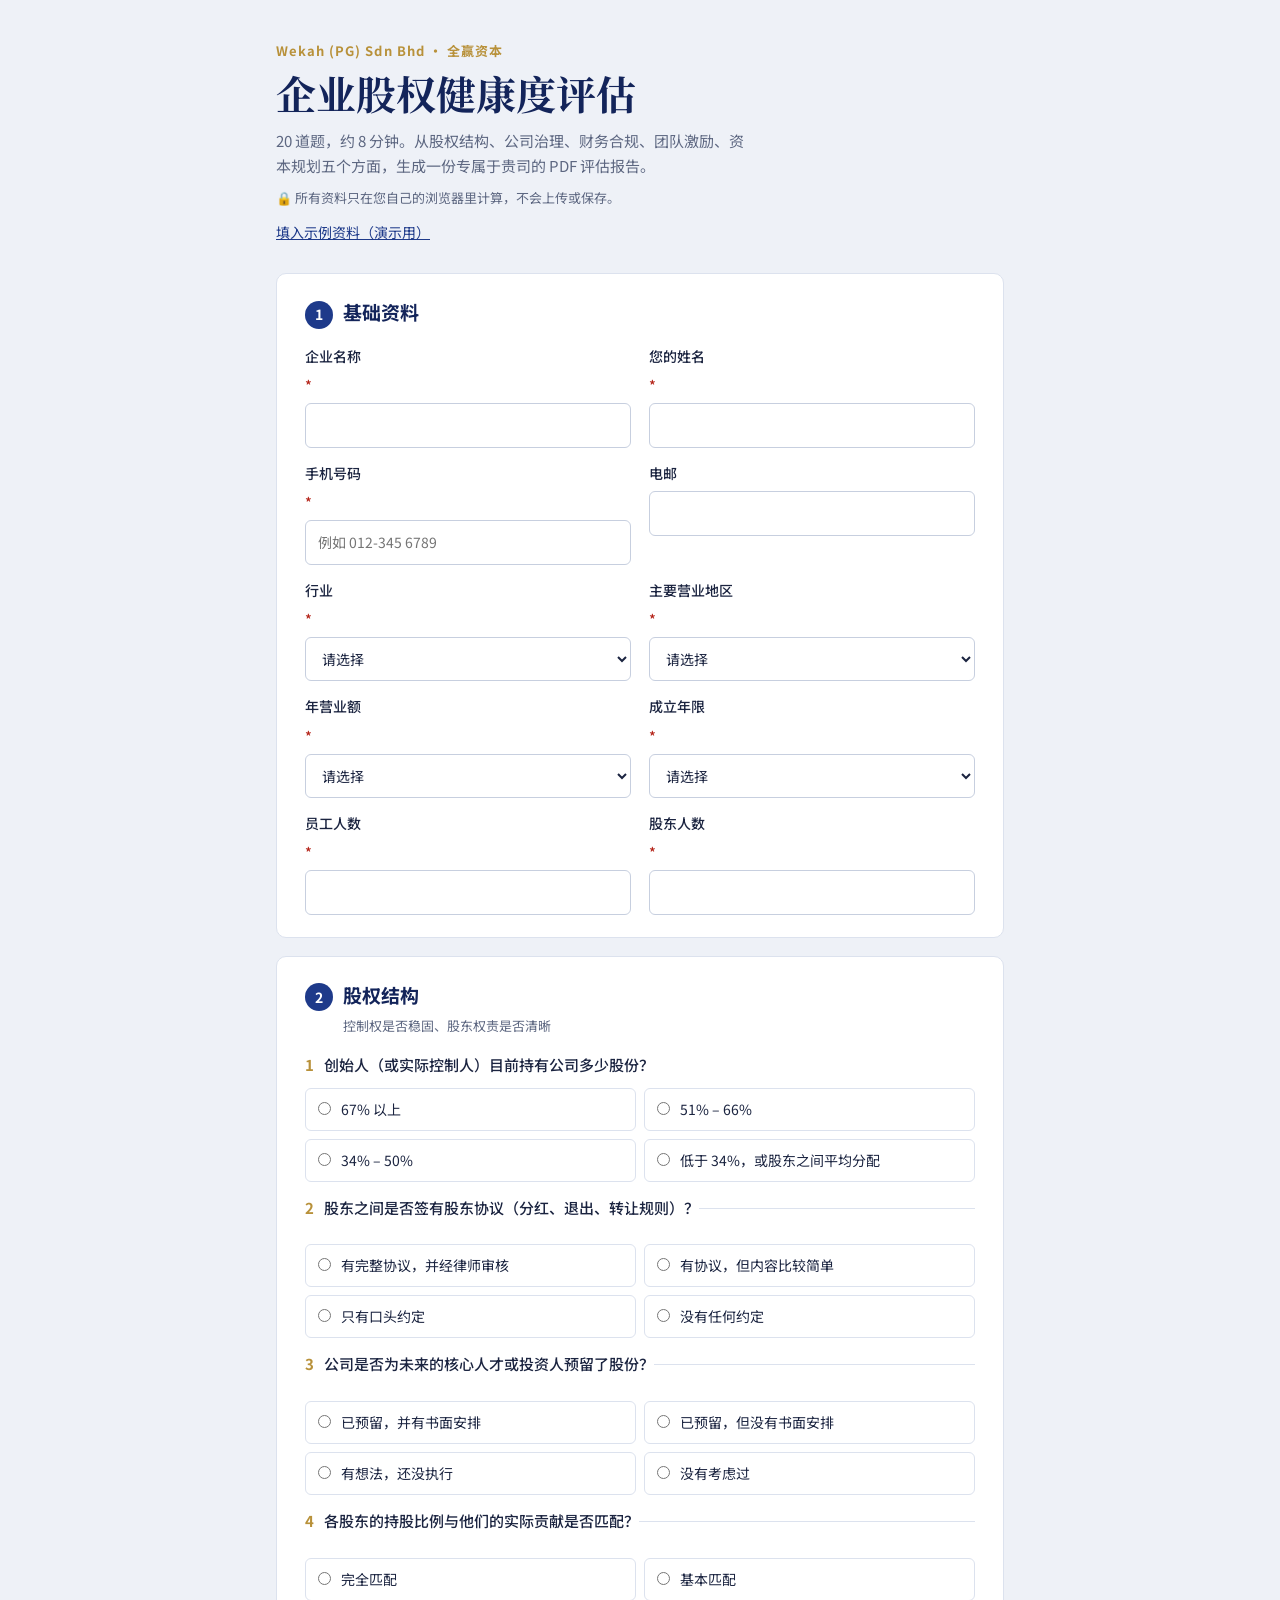
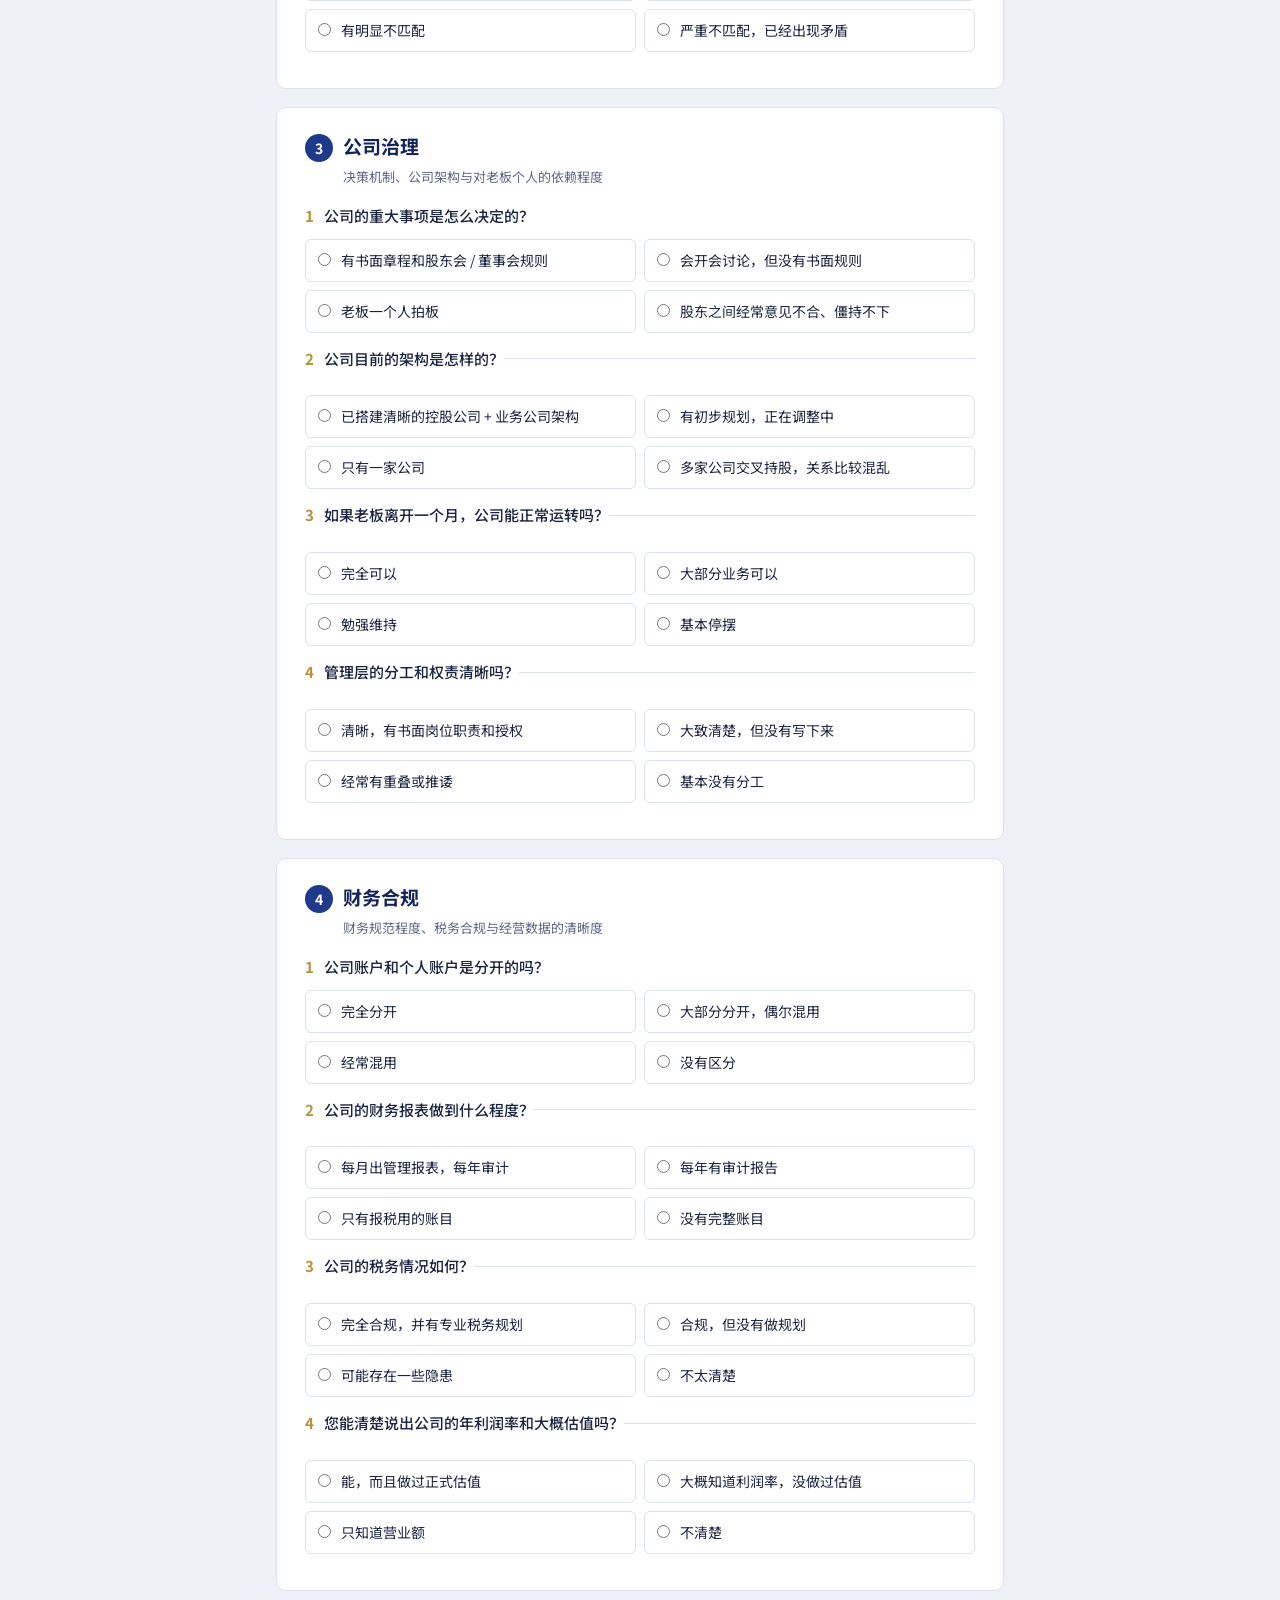
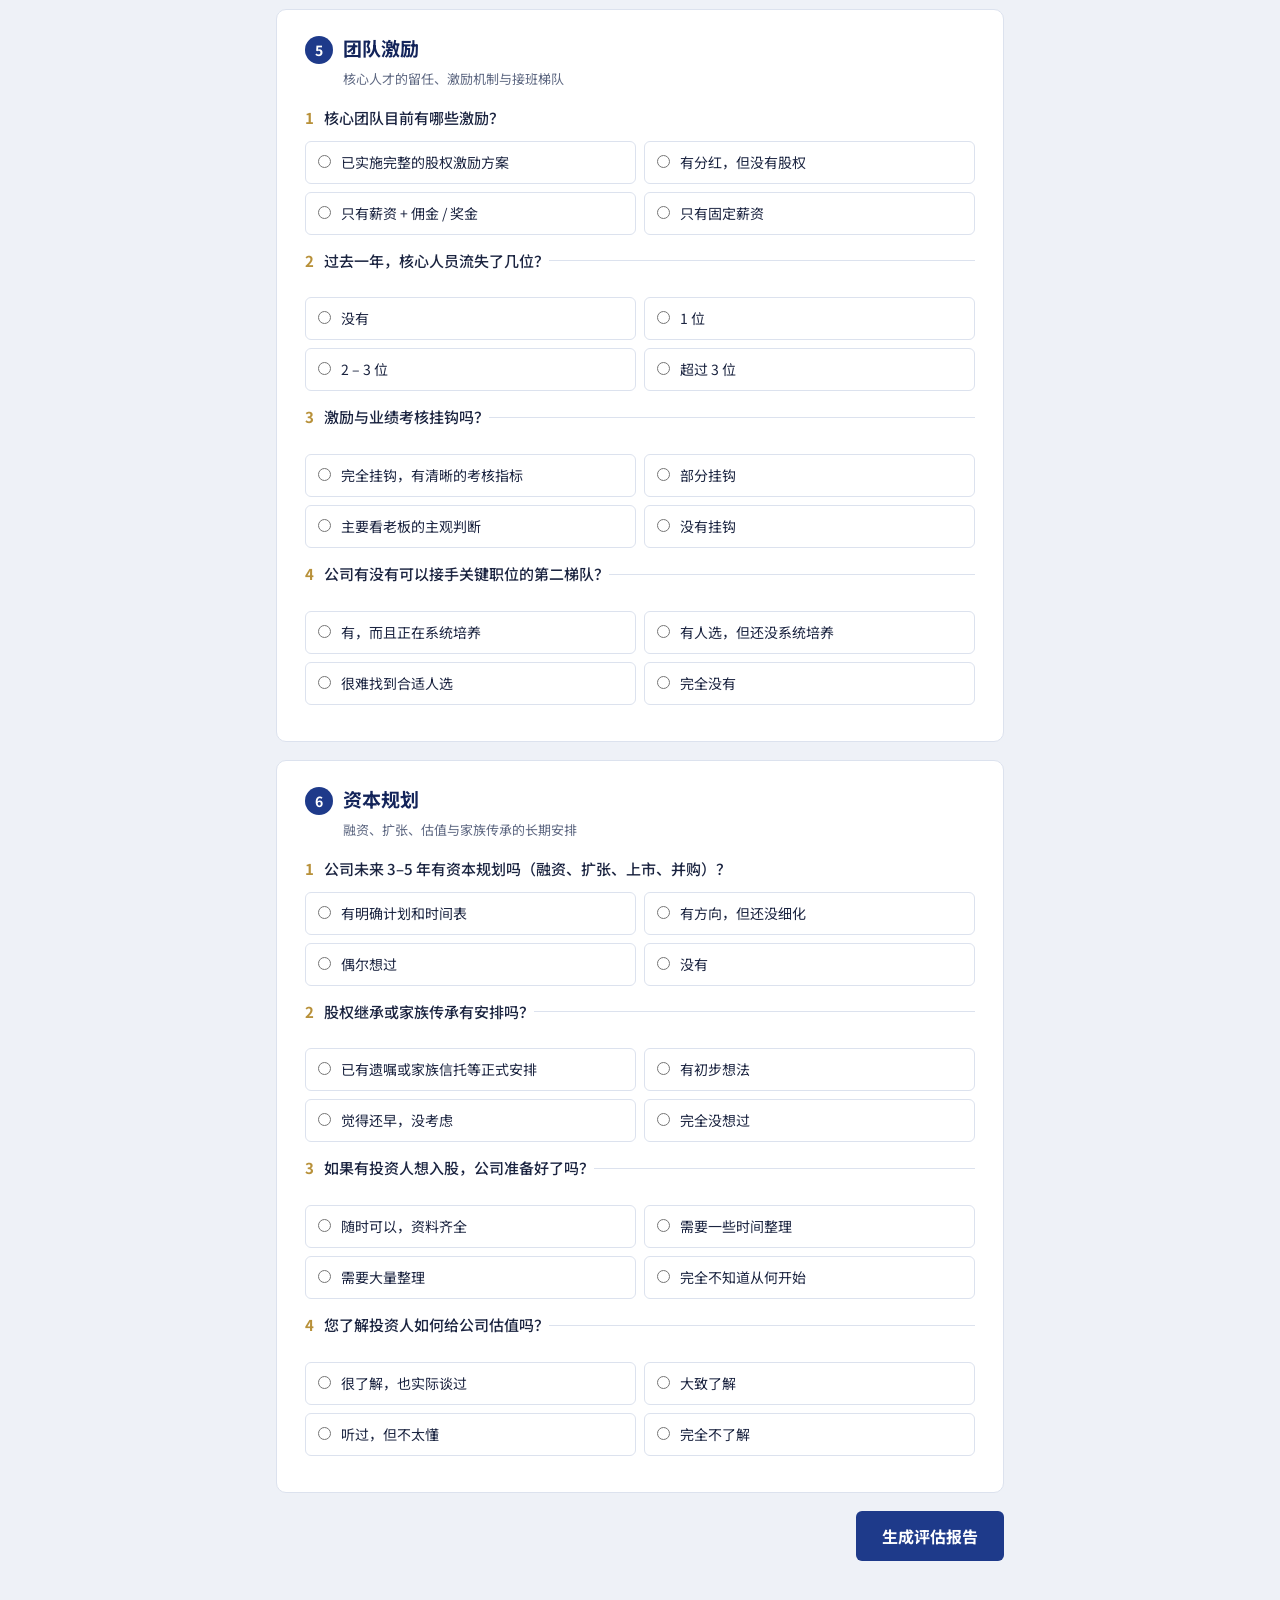
==== commit 52ad898c: "Add enterprise equity health assessment with A4 PDF report Form with validation, weighted scoring ac" ====
--- a/index.html
+++ b/index.html
@@ -2,424 +2,82 @@
 <html lang="zh-Hans">
 <head>
 <meta charset="utf-8">
-<meta name="viewport" content="width=device-width, initial-scale=1, viewport-fit=cover">
-<!--PAGE-->
-<title>林栖森林疗愈民宿</title>
-<meta name="claude:viewport-fit-sides" content="cover">
+<meta name="viewport" content="width=device-width, initial-scale=1">
+<title>企业股权健康度评估 | Wekah</title>
 <link rel="preconnect" href="https://fonts.googleapis.com">
 <link rel="preconnect" href="https://fonts.gstatic.com" crossorigin>
-<link rel="stylesheet" href="https://fonts.googleapis.com/css2?family=Noto+Serif+SC:wght@400;600;700&family=Noto+Sans+SC:wght@400;500;700&family=Cormorant+Garamond:ital,wght@0,500;1,500&display=swap">
-<style>
-/* 版式：像走进森林——雾气浅色的白天，夜里切换成萤火虫配色；内容左对齐，一条竖向“步道”贯穿 */
-:root {
-  --bg: #EDF0EA;          /* 晨雾 */
-  --surface: #F7F8F4;
-  --fg: #1B2A21;          /* 深林 */
-  --muted: #56655B;
-  --line: #CBD3C8;
-  --moss: #2E5A43;        /* 苔藓（主色） */
-  --moss-ink: #F2F5EF;
-  --fern: #8BA884;
-  --glow: #B9C24A;        /* 萤火虫（点缀） */
-  --wa: #1E8E57;
-  --serif: "Noto Serif SC", "Songti SC", "SimSun", serif;
-  --sans: "Noto Sans SC", "PingFang SC", "Microsoft YaHei", system-ui, sans-serif;
-  --latin: "Cormorant Garamond", Georgia, serif;
-  --r: 6px;
-}
-@media (prefers-color-scheme: dark) {
-  :root:not([data-theme="light"]) {
-    --bg: #0E1813; --surface: #15221B; --fg: #E1E9DF; --muted: #9AAB9E; --line: #2A3B31;
-    --moss: #7FB592; --moss-ink: #0E1813; --fern: #5E8268; --glow: #DCE77A; --wa: #3DBE7E;
-    color-scheme: dark;
-  }
-}
-:root[data-theme="dark"] {
-  --bg: #0E1813; --surface: #15221B; --fg: #E1E9DF; --muted: #9AAB9E; --line: #2A3B31;
-  --moss: #7FB592; --moss-ink: #0E1813; --fern: #5E8268; --glow: #DCE77A; --wa: #3DBE7E;
-  color-scheme: dark;
-}
-
-* { box-sizing: border-box; }
-html { scroll-behavior: smooth; }
-body {
-  margin: 0; background: var(--bg); color: var(--fg);
-  font-family: var(--sans); font-size: 16px; line-height: 1.7;
-}
-@media (prefers-reduced-motion: reduce) { html { scroll-behavior: auto; } * { animation: none !important; transition: none !important; } }
-a { color: inherit; }
-:focus-visible { outline: 2px solid var(--glow); outline-offset: 3px; }
-h1, h2, h3 { font-family: var(--serif); text-wrap: balance; margin: 0; line-height: 1.3; }
-.wrap {
-  max-width: 1120px; margin: 0 auto;
-  padding-left: max(16px, env(safe-area-inset-left, 0px));
-  padding-right: max(16px, env(safe-area-inset-right, 0px));
-}
-section { padding-block: 72px; }
-.eyebrow { font-size: 13px; letter-spacing: .16em; color: var(--muted); text-transform: uppercase; }
-.eyebrow .en { font-family: var(--latin); font-style: italic; letter-spacing: .04em; text-transform: none; font-size: 16px; }
-.sec-head { display: grid; gap: 10px; max-width: 640px; margin-bottom: 36px; }
-.sec-head h2 { font-size: clamp(26px, 4vw, 36px); font-weight: 600; }
-.sec-head p { margin: 0; color: var(--muted); }
-
-/* 顶部导航 */
-body::before { content: ""; position: fixed; inset: 0 0 auto; height: env(safe-area-inset-top, 0px); z-index: 10; background: var(--bg); }
-.nav { position: sticky; top: env(safe-area-inset-top, 0px); z-index: 5; background: color-mix(in srgb, var(--bg) 88%, transparent); backdrop-filter: blur(8px); border-bottom: 1px solid var(--line); }
-.nav .wrap { display: flex; align-items: center; justify-content: space-between; gap: 16px; padding-block: 12px; }
-.brand { font-family: var(--serif); font-weight: 700; font-size: 20px; text-decoration: none; display: flex; align-items: baseline; gap: 8px; }
-.brand small { font-family: var(--latin); font-style: italic; font-weight: 500; font-size: 15px; color: var(--muted); }
-.nav ul { display: flex; gap: 22px; list-style: none; margin: 0; padding: 0; font-size: 15px; }
-.nav ul a { text-decoration: none; color: var(--muted); }
-.nav ul a:hover { color: var(--fg); }
-@media (max-width: 760px) { .nav ul { display: none; } }
-
-.btn { display: inline-flex; align-items: center; gap: 8px; padding: 11px 20px; border-radius: 999px; font-weight: 500; text-decoration: none; border: 1px solid transparent; cursor: pointer; font: inherit; font-size: 15px; }
-.btn-wa { background: var(--wa); color: #fff; }
-.btn-wa:hover { filter: brightness(1.08); }
-.btn-ghost { border-color: var(--line); background: transparent; color: var(--fg); }
-.btn-ghost:hover { border-color: var(--moss); }
-.wa-ico { width: 18px; height: 18px; flex: none; }
-
-/* 照片占位：用画出来的森林代替，之后换成真照片 */
-.ph {
-  --a: #9DB59A; --b: #2E5A43; --sun: rgba(255,250,215,.55);
-  position: relative; overflow: hidden; border-radius: var(--r);
-  background:
-    url("data:image/svg+xml,%3Csvg xmlns='http://www.w3.org/2000/svg' width='46' height='70' viewBox='0 0 46 70'%3E%3Cpath d='M23 4 L37 34 H30 L42 62 H4 L16 34 H9 Z' fill='rgba(8,24,16,.55)'/%3E%3Crect x='21' y='60' width='4' height='10' fill='rgba(8,24,16,.55)'/%3E%3C/svg%3E") repeat-x left bottom / 46px 70px,
-    url("data:image/svg+xml,%3Csvg xmlns='http://www.w3.org/2000/svg' width='80' height='120' viewBox='0 0 80 120'%3E%3Cpath d='M40 6 L62 56 H51 L70 104 H10 L29 56 H18 Z' fill='rgba(8,24,16,.25)'/%3E%3C/svg%3E") repeat-x 20px calc(100% - 26px) / 80px 120px,
-    radial-gradient(ellipse 60% 50% at 70% 18%, var(--sun), transparent 70%),
-    linear-gradient(180deg, var(--a), var(--b));
-}
-.ph .tag { position: absolute; left: 10px; top: 10px; font-size: 12px; padding: 2px 8px; border-radius: 999px; background: rgba(255,255,255,.78); color: #1B2A21; }
-
-/* 首屏 */
-.hero { padding-block: 40px 56px; }
-.hero-grid { display: grid; grid-template-columns: 1.05fr 1fr; gap: 40px; align-items: center; }
-.hero h1 { font-size: clamp(36px, 6vw, 64px); font-weight: 700; letter-spacing: .02em; }
-.hero h1 em { font-style: normal; color: var(--moss); }
-.hero .lead { font-size: 18px; color: var(--muted); max-width: 30em; margin: 18px 0 26px; }
-.hero .cta { display: flex; flex-wrap: wrap; gap: 12px; }
-.hero .ph { aspect-ratio: 4 / 5; max-width: 100%; --a: #C9D8C2; --b: #3B6B50; }
-.facts { display: grid; grid-template-columns: repeat(4, 1fr); gap: 0; margin-top: 40px; border-top: 1px solid var(--line); }
-.fact { padding: 16px 12px 0 0; display: grid; gap: 2px; }
-.fact b { font-family: var(--latin); font-size: 30px; font-weight: 500; font-variant-numeric: tabular-nums; line-height: 1.1; }
-.fact span { font-size: 13px; color: var(--muted); }
-@media (max-width: 860px) {
-  .hero-grid { grid-template-columns: 1fr; }
-  .hero .ph { aspect-ratio: 16 / 10; order: -1; }
-  .facts { grid-template-columns: repeat(2, 1fr); row-gap: 16px; }
-}
-
-/* 疗愈活动 */
-.acts { display: grid; grid-template-columns: repeat(3, 1fr); gap: 28px 24px; }
-.act { display: grid; gap: 12px; align-content: start; }
-.act .ph { aspect-ratio: 3 / 2; }
-.act h3 { font-size: 20px; font-weight: 600; }
-.act p { margin: 0; color: var(--muted); font-size: 15px; }
-.meta { display: flex; flex-wrap: wrap; gap: 6px; font-size: 13px; }
-.chip { padding: 2px 10px; border-radius: 999px; border: 1px solid var(--line); color: var(--muted); white-space: nowrap; }
-.chip.inc { border-color: var(--moss); color: var(--moss); }
-@media (max-width: 900px) { .acts { grid-template-columns: repeat(2, 1fr); } }
-@media (max-width: 560px) { .acts { grid-template-columns: 1fr; } }
-
-/* 一天的节奏 */
-.day { background: var(--surface); border-block: 1px solid var(--line); }
-.timeline { list-style: none; margin: 0; padding: 0; display: grid; grid-template-columns: repeat(6, 1fr); gap: 16px; }
-.timeline li { display: grid; gap: 4px; padding-top: 14px; border-top: 2px solid var(--fern); }
-.timeline time { font-family: var(--latin); font-size: 22px; font-variant-numeric: tabular-nums; }
-.timeline span { font-size: 14px; color: var(--muted); }
-@media (max-width: 900px) { .timeline { grid-template-columns: repeat(3, 1fr); } }
-@media (max-width: 520px) { .timeline { grid-template-columns: repeat(2, 1fr); } }
-
-/* 房间 */
-.rooms { display: grid; grid-template-columns: repeat(2, 1fr); gap: 28px; }
-.room { background: var(--surface); border: 1px solid var(--line); border-radius: var(--r); overflow: hidden; display: grid; grid-template-rows: auto 1fr; }
-.room .ph { aspect-ratio: 16 / 9; border-radius: 0; }
-.room-body { padding: 20px 22px 22px; display: grid; gap: 12px; align-content: start; }
-.room-top { display: flex; justify-content: space-between; gap: 12px; align-items: baseline; flex-wrap: wrap; }
-.room h3 { font-size: 22px; font-weight: 600; }
-.room h3 small { display: block; font-family: var(--latin); font-style: italic; font-weight: 500; font-size: 15px; color: var(--muted); }
-.price { text-align: right; font-variant-numeric: tabular-nums; }
-.price b { font-family: var(--latin); font-size: 30px; font-weight: 500; }
-.price span { display: block; font-size: 12px; color: var(--muted); }
-.room p { margin: 0; color: var(--muted); font-size: 15px; }
-.specs { display: grid; grid-template-columns: repeat(3, 1fr); border-block: 1px solid var(--line); padding-block: 10px; font-size: 14px; }
-.specs div { display: grid; }
-.specs small { color: var(--muted); font-size: 12px; }
-.room .actions { display: flex; flex-wrap: wrap; gap: 10px; margin-top: 4px; }
-@media (max-width: 820px) { .rooms { grid-template-columns: 1fr; } }
-
-/* 预约咨询 */
-.book-grid { display: grid; grid-template-columns: 1fr 1fr; gap: 40px; align-items: start; }
-form.book { background: var(--surface); border: 1px solid var(--line); border-radius: var(--r); padding: 24px; display: grid; gap: 16px; }
-.field { display: grid; gap: 6px; min-width: 0; }
-.field label { font-size: 14px; color: var(--muted); }
-.field input, .field select, .field textarea { font: inherit; font-size: 16px; color: var(--fg); background: var(--bg); border: 1px solid var(--line); border-radius: var(--r); padding: 10px 12px; width: 100%; min-width: 0; }
-.row2 { display: grid; grid-template-columns: 1fr 1fr; gap: 12px; }
-.quote { border-top: 1px dashed var(--line); padding-top: 14px; display: grid; gap: 4px; font-size: 14px; color: var(--muted); font-variant-numeric: tabular-nums; }
-.quote .total { font-size: 15px; color: var(--fg); }
-.quote .total b { font-family: var(--latin); font-size: 30px; font-weight: 500; }
-.err { color: #B4442F; font-size: 14px; }
-.notes { display: grid; gap: 22px; }
-.notes h3 { font-size: 18px; font-weight: 600; margin-bottom: 4px; }
-.notes p, .notes ul { margin: 0; color: var(--muted); font-size: 15px; }
-.notes ul { padding-left: 1.2em; }
-@media (max-width: 820px) { .book-grid { grid-template-columns: 1fr; } }
-@media (max-width: 420px) { .row2 { grid-template-columns: 1fr; } }
-
-footer { border-top: 1px solid var(--line); padding-block: 32px; color: var(--muted); font-size: 14px; }
-footer .wrap { display: flex; flex-wrap: wrap; gap: 12px 32px; justify-content: space-between; }
-
-.float-wa { position: fixed; right: calc(18px + env(safe-area-inset-right, 0px)); bottom: calc(18px + env(safe-area-inset-bottom, 0px)); z-index: 6; box-shadow: 0 6px 20px rgba(0,0,0,.18); }
-</style>
-<!--/HEAD-->
+<link rel="stylesheet" href="https://fonts.googleapis.com/css2?family=Noto+Sans+SC:wght@400;500;700&family=Noto+Serif+SC:wght@600;700&display=swap">
+<link rel="stylesheet" href="assets/style.css">
 </head>
 <body>
 
-<nav class="nav" aria-label="主菜单">
-  <div class="wrap">
-    <a class="brand" href="#top">林栖 <small>Linqi Forest Retreat</small></a>
-    <ul>
-      <li><a href="#activities">疗愈活动</a></li>
-      <li><a href="#rooms">房间与价钱</a></li>
-      <li><a href="#book">预约咨询</a></li>
-    </ul>
-    <a class="btn btn-wa wa-link" data-msg="你好，我想了解林栖森林民宿。" href="#" target="_blank" rel="noopener">
-      <svg class="wa-ico" viewBox="0 0 24 24" aria-hidden="true"><path fill="currentColor" d="M12 2a10 10 0 0 0-8.6 15.1L2 22l5-1.3A10 10 0 1 0 12 2Zm0 18.2a8.2 8.2 0 0 1-4.2-1.2l-.3-.2-3 .8.8-2.9-.2-.3A8.2 8.2 0 1 1 12 20.2Zm4.5-6.1c-.2-.1-1.5-.7-1.7-.8-.2-.1-.4-.1-.6.1l-.8 1c-.1.2-.3.2-.5.1a6.7 6.7 0 0 1-3.3-2.9c-.3-.4.2-.4.7-1.3.1-.2 0-.3 0-.4l-.8-1.8c-.2-.5-.4-.4-.6-.4h-.5a1 1 0 0 0-.7.3 3 3 0 0 0-.9 2.2 5.2 5.2 0 0 0 1.1 2.7 11.8 11.8 0 0 0 4.5 4c1.7.7 2.3.8 3.2.6a2.7 2.7 0 0 0 1.8-1.2c.2-.6.2-1.1.2-1.2-.1-.1-.3-.2-.5-.3Z"/></svg>
-      WhatsApp
-    </a>
+<!-- ============ 填写页 ============ -->
+<main id="formView" class="form-view">
+  <header class="intro">
+    <p class="eyebrow">Wekah (PG) Sdn Bhd · 全赢资本</p>
+    <h1>企业股权健康度评估</h1>
+    <p class="lede">20 道题，约 8 分钟。从股权结构、公司治理、财务合规、团队激励、资本规划五个方面，生成一份专属于贵司的 PDF 评估报告。</p>
+    <p class="privacy">🔒 所有资料只在您自己的浏览器里计算，不会上传或保存。</p>
+    <button type="button" class="link-btn" id="fillSample">填入示例资料（演示用）</button>
+  </header>
+
+  <form id="assessForm" novalidate>
+    <section class="block">
+      <h2><span class="step">1</span>基础资料</h2>
+      <div class="grid">
+        <label class="field">企业名称 <em>*</em>
+          <input id="companyName" name="companyName" maxlength="60" autocomplete="organization">
+        </label>
+        <label class="field">您的姓名 <em>*</em>
+          <input id="contactName" name="contactName" maxlength="30" autocomplete="name">
+        </label>
+        <label class="field">手机号码 <em>*</em>
+          <input id="phone" name="phone" inputmode="tel" placeholder="例如 012-345 6789" autocomplete="tel">
+        </label>
+        <label class="field">电邮
+          <input id="email" name="email" type="email" maxlength="80" autocomplete="email">
+        </label>
+        <label class="field">行业 <em>*</em>
+          <select id="industry" name="industry"></select>
+        </label>
+        <label class="field">主要营业地区 <em>*</em>
+          <select id="region" name="region"></select>
+        </label>
+        <label class="field">年营业额 <em>*</em>
+          <select id="revenue" name="revenue"></select>
+        </label>
+        <label class="field">成立年限 <em>*</em>
+          <select id="years" name="years"></select>
+        </label>
+        <label class="field">员工人数 <em>*</em>
+          <input id="staff" name="staff" type="number" min="1" max="100000" step="1" inputmode="numeric">
+        </label>
+        <label class="field">股东人数 <em>*</em>
+          <input id="shareholders" name="shareholders" type="number" min="1" max="200" step="1" inputmode="numeric">
+        </label>
+      </div>
+    </section>
+
+    <div id="questionBlocks"></div>
+
+    <div id="formError" class="form-error" role="alert" hidden></div>
+    <div class="actions">
+      <button type="submit" class="primary">生成评估报告</button>
+    </div>
+  </form>
+</main>
+
+<!-- ============ 报告页 ============ -->
+<div id="reportView" hidden>
+  <div class="toolbar no-print">
+    <button type="button" id="backBtn">← 返回修改</button>
+    <span class="toolbar-hint">点右边按钮，在弹出窗口的「目的地 / 打印机」选「另存为 PDF」</span>
+    <button type="button" class="primary" id="pdfBtn">下载 PDF 报告</button>
   </div>
-</nav>
+  <div id="report" class="report"></div>
+</div>
 
-<header class="hero" id="top">
-  <div class="wrap">
-    <div class="hero-grid">
-      <div>
-        <p class="eyebrow">彭亨 · 文冬山区 <span class="en">— a quiet place in the rainforest</span></p>
-        <h1>把手机放下，<br>让<em>森林</em>替你呼吸。</h1>
-        <p class="lead">离吉隆坡一个半小时的雨林里，只有六间房。早上做森林浴，晚上看萤火虫，中间什么都不用做。</p>
-        <div class="cta">
-          <a class="btn btn-wa" href="#rooms">看房间和价钱</a>
-          <a class="btn btn-ghost" href="#activities">看疗愈活动</a>
-        </div>
-        <div class="facts">
-          <div class="fact"><b>1.5h</b><span>吉隆坡开车</span></div>
-          <div class="fact"><b>18–24°C</b><span>全年平均气温</span></div>
-          <div class="fact"><b>800m</b><span>海拔</span></div>
-          <div class="fact"><b>6</b><span>间房，最多 20 人</span></div>
-        </div>
-      </div>
-      <div class="ph" role="img" aria-label="民宿外观照片位置"><span class="tag">放民宿外观照片</span></div>
-    </div>
-  </div>
-</header>
-
-<section id="activities">
-  <div class="wrap">
-    <div class="sec-head">
-      <p class="eyebrow">疗愈活动 <span class="en">Healing in the forest</span></p>
-      <h2>每天都有带领老师，跟着做就好</h2>
-      <p>标着「住客免费」的活动已经包含在房价里；其他活动可以入住时再加。</p>
-    </div>
-    <div class="acts">
-      <article class="act">
-        <div class="ph" style="--a:#B9CFB0;--b:#2F5A40" role="img" aria-label="森林浴照片位置"><span class="tag">放活动照片</span></div>
-        <h3>森林浴 · 慢走</h3>
-        <p>老师带你在雨林步道慢慢走，听溪水、摸树皮、闻泥土。不是爬山，是放慢。</p>
-        <div class="meta"><span class="chip">07:30</span><span class="chip">2 小时</span><span class="chip">最多 12 人</span><span class="chip inc">住客免费</span></div>
-      </article>
-      <article class="act">
-        <div class="ph" style="--a:#D7DDC4;--b:#55714F" role="img" aria-label="晨间瑜伽照片位置"><span class="tag">放活动照片</span></div>
-        <h3>晨间瑜伽</h3>
-        <p>在木平台上面对山谷做温和瑜伽，零基础也可以，主要是伸展和呼吸。</p>
-        <div class="meta"><span class="chip">06:45</span><span class="chip">45 分钟</span><span class="chip">最多 15 人</span><span class="chip inc">住客免费</span></div>
-      </article>
-      <article class="act">
-        <div class="ph" style="--a:#C7B99A;--b:#5A4A33;--sun:rgba(255,220,170,.5)" role="img" aria-label="颂钵疗愈照片位置"><span class="tag">放活动照片</span></div>
-        <h3>颂钵声音疗愈</h3>
-        <p>躺着听颂钵的声音和振动，很多客人说是这几年睡得最好的一次午觉。</p>
-        <div class="meta"><span class="chip">15:00</span><span class="chip">60 分钟</span><span class="chip">最多 10 人</span><span class="chip">RM 80 / 人</span></div>
-      </article>
-      <article class="act">
-        <div class="ph" style="--a:#A8C4BE;--b:#2C5650" role="img" aria-label="溪边冥想照片位置"><span class="tag">放活动照片</span></div>
-        <h3>溪边冥想</h3>
-        <p>坐在溪边的石头上，老师用简单的引导带你静下来。可以把脚泡进冰凉的溪水。</p>
-        <div class="meta"><span class="chip">17:00</span><span class="chip">40 分钟</span><span class="chip">最多 12 人</span><span class="chip inc">住客免费</span></div>
-      </article>
-      <article class="act">
-        <div class="ph" style="--a:#33463C;--b:#0E1A14;--sun:rgba(220,231,122,.35)" role="img" aria-label="夜观萤火虫照片位置"><span class="tag">放活动照片</span></div>
-        <h3>夜观萤火虫</h3>
-        <p>天黑后打着红光手电走进森林，看萤火虫和夜行小动物。小孩最喜欢。</p>
-        <div class="meta"><span class="chip">20:00</span><span class="chip">90 分钟</span><span class="chip">最多 12 人</span><span class="chip">RM 50 / 人</span></div>
-      </article>
-      <article class="act">
-        <div class="ph" style="--a:#D9C9A8;--b:#6B5233;--sun:rgba(255,236,190,.6)" role="img" aria-label="茶席照片位置"><span class="tag">放活动照片</span></div>
-        <h3>山中茶席</h3>
-        <p>用山泉水泡茶，配本地小点心。适合一家人或朋友坐下来好好聊天。</p>
-        <div class="meta"><span class="chip">随时预约</span><span class="chip">60 分钟</span><span class="chip">2–8 人</span><span class="chip">RM 120 / 桌</span></div>
-      </article>
-    </div>
-  </div>
-</section>
-
-<section class="day" aria-labelledby="day-h">
-  <div class="wrap">
-    <div class="sec-head">
-      <p class="eyebrow">住一晚是这样的 <span class="en">A day at Linqi</span></p>
-      <h2 id="day-h">一天的节奏</h2>
-    </div>
-    <ol class="timeline">
-      <li><time>06:45</time><span>晨间瑜伽，看山谷起雾</span></li>
-      <li><time>07:30</time><span>森林浴慢走</span></li>
-      <li><time>09:30</time><span>早餐：本地蔬果和山泉咖啡</span></li>
-      <li><time>15:00</time><span>颂钵疗愈或午睡</span></li>
-      <li><time>17:00</time><span>溪边冥想</span></li>
-      <li><time>20:00</time><span>夜观萤火虫，然后早点睡</span></li>
-    </ol>
-  </div>
-</section>
-
-<section id="rooms">
-  <div class="wrap">
-    <div class="sec-head">
-      <p class="eyebrow">房间与价钱 <span class="en">Rooms &amp; rates</span></p>
-      <h2>六间房，每间都朝着森林</h2>
-      <p>价钱是每晚每间，含早餐和「住客免费」活动。周五、周六晚上用周末价。</p>
-    </div>
-    <div class="rooms" id="room-list"></div>
-  </div>
-</section>
-
-<section id="book" class="day">
-  <div class="wrap">
-    <div class="sec-head">
-      <p class="eyebrow">预约咨询 <span class="en">Ask us on WhatsApp</span></p>
-      <h2>选好日期，直接 WhatsApp 我们</h2>
-      <p>填好下面几项，按钮会帮你把信息打好，发送就可以。我们一般 1 小时内回复。</p>
-    </div>
-    <div class="book-grid">
-      <form class="book" id="book-form" novalidate>
-        <div class="field">
-          <label for="f-room">房型</label>
-          <select id="f-room"></select>
-        </div>
-        <div class="row2">
-          <div class="field"><label for="f-in">入住日期</label><input id="f-in" type="date"></div>
-          <div class="field"><label for="f-out">退房日期</label><input id="f-out" type="date"></div>
-        </div>
-        <div class="row2">
-          <div class="field"><label for="f-guests">人数</label><input id="f-guests" type="number" min="1" max="20" value="2"></div>
-          <div class="field"><label for="f-name">您的称呼</label><input id="f-name" type="text" placeholder="例如：陈先生"></div>
-        </div>
-        <div class="field"><label for="f-note">其他需要（可不填）</label><textarea id="f-note" rows="2" placeholder="例如：想加订颂钵疗愈、有小孩同行"></textarea></div>
-        <div class="quote" id="quote" aria-live="polite"></div>
-        <a class="btn btn-wa" id="book-btn" href="#" target="_blank" rel="noopener" style="justify-content:center">
-          <svg class="wa-ico" viewBox="0 0 24 24" aria-hidden="true"><path fill="currentColor" d="M12 2a10 10 0 0 0-8.6 15.1L2 22l5-1.3A10 10 0 1 0 12 2Zm0 18.2a8.2 8.2 0 0 1-4.2-1.2l-.3-.2-3 .8.8-2.9-.2-.3A8.2 8.2 0 1 1 12 20.2Z"/></svg>
-          用 WhatsApp 发送咨询
-        </a>
-      </form>
-      <div class="notes">
-        <div><h3>怎么来</h3><p>吉隆坡市中心开车约 1.5 小时（经加拉巴沙叻大道 Karak Highway）。最后 3 公里是山路，普通轿车可以上。也可以安排文冬镇接送，RM 60 / 趟。</p></div>
-        <div><h3>入住须知</h3><ul><li>入住 15:00 后，退房 12:00 前</li><li>订房先付 50% 订金，入住当天付余款</li><li>入住前 7 天以上取消，订金全退</li><li>山上信号较弱，公共区有 Wi-Fi</li></ul></div>
-        <div><h3>包场 / 公司团建</h3><p>整个民宿最多 20 人，可以包场做公司静修、读书会或家庭聚会。WhatsApp 说明人数和日期，我们给你报价。</p></div>
-      </div>
-    </div>
-  </div>
-</section>
-
-<footer>
-  <div class="wrap">
-    <span>林栖森林疗愈民宿 · Linqi Forest Retreat</span>
-    <span>WhatsApp：<span id="wa-number-text"></span></span>
-  </div>
-</footer>
-
-<a class="btn btn-wa float-wa wa-link" data-msg="你好，我想了解林栖森林民宿。" href="#" target="_blank" rel="noopener" aria-label="WhatsApp 咨询">
-  <svg class="wa-ico" viewBox="0 0 24 24" aria-hidden="true"><path fill="currentColor" d="M12 2a10 10 0 0 0-8.6 15.1L2 22l5-1.3A10 10 0 1 0 12 2Zm0 18.2a8.2 8.2 0 0 1-4.2-1.2l-.3-.2-3 .8.8-2.9-.2-.3A8.2 8.2 0 1 1 12 20.2Z"/></svg>
-  咨询
-</a>
-
-<script>
-// ===== 要改内容就改这里 =====
-const WHATSAPP = "60123456789";   // WhatsApp 号码：60 开头，不要加号和空格
-const ROOMS = [
-  { id: "canopy", name: "树冠房", en: "Canopy Room", weekday: 380, weekend: 450, size: "28㎡", guests: "2 人", bed: "1 张大床",
-    desc: "二楼高度正对树冠，早上醒来窗外就是雾和鸟声。有小阳台可以喝咖啡。", colors: ["#BFD3B6", "#2F5A40"] },
-  { id: "stream", name: "溪声房", en: "Stream Room", weekday: 420, weekend: 520, size: "32㎡", guests: "2 人", bed: "1 张大床",
-    desc: "最靠近溪流的一间，晚上听着水声睡觉。带户外石砌浴池。", colors: ["#A9C6C0", "#2B5550"] },
-  { id: "family", name: "林间家庭房", en: "Family Lodge", weekday: 580, weekend: 680, size: "45㎡", guests: "4 人", bed: "1 大床 + 2 单人床",
-    desc: "独栋木屋，有小客厅和前院草地，适合带孩子的一家人。", colors: ["#D3CDA9", "#5C6A3C"] },
-  { id: "glass", name: "星空玻璃屋", en: "Glass Cabin", weekday: 650, weekend: 780, size: "30㎡", guests: "2 人", bed: "1 张大床",
-    desc: "屋顶是玻璃，躺在床上就能看星星。全民宿最隐蔽、最安静的一间。", colors: ["#3A4E5A", "#101C22"] }
-];
-// ===========================
-
-const $ = s => document.querySelector(s);
-const rm = n => "RM " + n.toLocaleString("en-MY");
-const waUrl = msg => "https://wa.me/" + WHATSAPP + "?text=" + encodeURIComponent(msg);
-const WA_SVG = '<svg class="wa-ico" viewBox="0 0 24 24" aria-hidden="true"><path fill="currentColor" d="M12 2a10 10 0 0 0-8.6 15.1L2 22l5-1.3A10 10 0 1 0 12 2Zm0 18.2a8.2 8.2 0 0 1-4.2-1.2l-.3-.2-3 .8.8-2.9-.2-.3A8.2 8.2 0 1 1 12 20.2Z"/></svg>';
-
-document.querySelectorAll(".wa-link").forEach(a => a.href = waUrl(a.dataset.msg));
-$("#wa-number-text").textContent = "+" + WHATSAPP;
-
-$("#room-list").innerHTML = ROOMS.map(r => `
-  <article class="room">
-    <div class="ph" style="--a:${r.colors[0]};--b:${r.colors[1]}" role="img" aria-label="${r.name}照片位置"><span class="tag">放房间照片</span></div>
-    <div class="room-body">
-      <div class="room-top">
-        <h3>${r.name}<small>${r.en}</small></h3>
-        <div class="price"><b>${rm(r.weekday)}</b><span>平日 / 晚 · 周末 ${rm(r.weekend)}</span></div>
-      </div>
-      <p>${r.desc}</p>
-      <div class="specs">
-        <div><small>面积</small>${r.size}</div>
-        <div><small>可住</small>${r.guests}</div>
-        <div><small>床型</small>${r.bed}</div>
-      </div>
-      <div class="actions">
-        <a class="btn btn-wa" target="_blank" rel="noopener" href="${waUrl(`你好，我想问「${r.name}」还有没有空房？`)}">${WA_SVG}问这间有没有空</a>
-        <a class="btn btn-ghost" href="#book" data-pick="${r.id}">算一算价钱</a>
-      </div>
-    </div>
-  </article>`).join("");
-
-const sel = $("#f-room");
-sel.innerHTML = ROOMS.map(r => `<option value="${r.id}">${r.name}（平日 ${rm(r.weekday)} / 周末 ${rm(r.weekend)}）</option>`).join("");
-document.querySelectorAll("[data-pick]").forEach(a => a.addEventListener("click", () => { sel.value = a.dataset.pick; update(); }));
-
-const iso = d => d.toISOString().slice(0, 10);
-const addDays = (d, n) => { const x = new Date(d); x.setDate(x.getDate() + n); return x; };
-const today = new Date(); today.setHours(12, 0, 0, 0);
-$("#f-in").min = iso(today);
-$("#f-in").value = iso(addDays(today, 7));
-$("#f-out").value = iso(addDays(today, 9));
-
-function update() {
-  const room = ROOMS.find(r => r.id === sel.value);
-  const inD = new Date($("#f-in").value + "T12:00:00");
-  const outD = new Date($("#f-out").value + "T12:00:00");
-  const q = $("#quote"), btn = $("#book-btn");
-  const nights = Math.round((outD - inD) / 86400000);
-  let msg = `你好，我想咨询林栖森林民宿：\n房型：${room.name}\n人数：${$("#f-guests").value} 人`;
-  if (!isNaN(nights) && nights > 0) {
-    let wd = 0, we = 0;
-    for (let i = 0; i < nights; i++) { const day = addDays(inD, i).getDay(); (day === 5 || day === 6) ? we++ : wd++; }
-    const total = wd * room.weekday + we * room.weekend;
-    q.innerHTML = `<span>${nights} 晚：平日 ${wd} 晚 × ${rm(room.weekday)}${we ? `，周末 ${we} 晚 × ${rm(room.weekend)}` : ""}</span>
-      <span class="total">预计 <b>${rm(total)}</b></span><span>实际价钱以我们回复为准</span>`;
-    msg += `\n入住：${$("#f-in").value}\n退房：${$("#f-out").value}（${nights} 晚，网站预计 ${rm(total)}）`;
-  } else {
-    q.innerHTML = `<span class="err">退房日期要比入住日期晚，请再选一下。</span>`;
-  }
-  const name = $("#f-name").value.trim(), note = $("#f-note").value.trim();
-  if (name) msg += `\n称呼：${name}`;
-  if (note) msg += `\n其他需要：${note}`;
-  btn.href = waUrl(msg);
-}
-["#f-room", "#f-in", "#f-out", "#f-guests", "#f-name", "#f-note"].forEach(s => $(s).addEventListener("input", update));
-$("#book-form").addEventListener("submit", e => e.preventDefault());
-update();
-</script>
-<!--/PAGE-->
+<script src="assets/rules.js"></script>
+<script src="assets/app.js"></script>
 </body>
 </html>
--- a/assets/style.css
+++ b/assets/style.css
@@ -0,0 +1,282 @@
+/* 版式：表单是单栏问卷；报告按 A4 纸设计，屏幕上预览、打印时严格分页 */
+:root {
+  --navy: #1E3A8A;
+  --navy-deep: #13245A;
+  --ink: #1B2440;
+  --muted: #5D6781;
+  --line: #DCE2EE;
+  --paper: #FFFFFF;
+  --ground: #EEF1F7;
+  --gold: #B8913A;
+  --good: #1F7A4D;
+  --fair: #B7791F;
+  --weak: #B42318;
+  --sans: "Noto Sans SC", "PingFang SC", "Microsoft YaHei", "Hiragino Sans GB", sans-serif;
+  --serif: "Noto Serif SC", "Songti SC", "SimSun", serif;
+  color-scheme: light;
+}
+
+* { box-sizing: border-box; }
+html { -webkit-text-size-adjust: 100%; }
+body {
+  margin: 0;
+  background: var(--ground);
+  color: var(--ink);
+  font-family: var(--sans);
+  font-size: 15px;
+  line-height: 1.65;
+}
+h1, h2, h3, h4 { text-wrap: balance; }
+button { font: inherit; cursor: pointer; }
+:focus-visible { outline: 3px solid var(--gold); outline-offset: 2px; }
+[hidden] { display: none !important; }
+
+/* ---------- 填写页 ---------- */
+.form-view {
+  max-width: 760px;
+  margin: 0 auto;
+  padding-block: 40px 80px;
+  padding-left: max(16px, env(safe-area-inset-left, 0px));
+  padding-right: max(16px, env(safe-area-inset-right, 0px));
+}
+.intro { margin-bottom: 28px; }
+.eyebrow { margin: 0; color: var(--gold); font-weight: 700; letter-spacing: .08em; font-size: 13px; }
+.intro h1 { font-family: var(--serif); font-size: clamp(28px, 6vw, 40px); line-height: 1.2; margin: 8px 0 12px; color: var(--navy-deep); }
+.lede { margin: 0 0 8px; max-width: 60ch; color: var(--muted); }
+.privacy { margin: 0 0 12px; font-size: 13px; color: var(--muted); }
+.link-btn { background: none; border: 0; padding: 0; color: var(--navy); text-decoration: underline; font-size: 14px; }
+
+.block {
+  background: var(--paper);
+  border: 1px solid var(--line);
+  border-radius: 10px;
+  padding: 22px clamp(16px, 4vw, 28px);
+  margin-bottom: 18px;
+}
+.block h2 { display: flex; flex-wrap: wrap; align-items: baseline; gap: 4px 10px; font-size: 19px; margin: 0 0 16px; color: var(--navy-deep); }
+.block h2 small { flex-basis: 100%; font-size: 13px; font-weight: 400; color: var(--muted); padding-left: 38px; }
+.step {
+  display: inline-grid; place-items: center;
+  width: 28px; height: 28px; border-radius: 50%;
+  background: var(--navy); color: #fff; font-size: 14px;
+}
+
+.grid { display: grid; grid-template-columns: repeat(auto-fit, minmax(240px, 1fr)); gap: 14px 18px; }
+.field { display: flex; flex-direction: column; gap: 6px; font-size: 14px; font-weight: 500; min-width: 0; }
+.field em { color: var(--weak); font-style: normal; }
+.field input, .field select {
+  font: inherit; font-weight: 400;
+  padding: 10px 12px;
+  border: 1px solid #C7CFDF; border-radius: 6px;
+  background: #fff; color: var(--ink);
+  width: 100%;
+}
+.field input:focus, .field select:focus { border-color: var(--navy); outline: 2px solid rgba(30,58,138,.18); }
+.field.invalid input, .field.invalid select { border-color: var(--weak); background: #FFF6F5; }
+
+.question { border: 0; margin: 0; padding: 14px 0; border-top: 1px solid var(--line); min-width: 0; }
+.question:first-of-type { border-top: 0; padding-top: 0; }
+.question legend { padding: 0; margin-bottom: 10px; font-weight: 500; display: flex; gap: 10px; }
+.qno { color: var(--gold); font-weight: 700; flex: none; }
+.question.invalid legend { color: var(--weak); }
+.question.invalid legend::after { content: "（请选择）"; font-weight: 400; }
+.opts { display: grid; grid-template-columns: repeat(auto-fit, minmax(220px, 1fr)); gap: 8px; }
+.opt {
+  display: flex; align-items: flex-start; gap: 10px;
+  padding: 10px 12px; border: 1px solid var(--line); border-radius: 6px;
+  cursor: pointer; font-size: 14px; line-height: 1.5;
+}
+.opt:hover { border-color: #A9B6D3; }
+.opt input { margin: 3px 0 0; accent-color: var(--navy); flex: none; }
+.opt:has(input:checked) { border-color: var(--navy); background: #F1F4FB; }
+
+.form-error {
+  background: #FFF6F5; border: 1px solid #F2C4BF; color: var(--weak);
+  border-radius: 8px; padding: 12px 16px; margin-bottom: 16px; font-size: 14px;
+}
+.form-error ul { margin: 6px 0 0; padding-left: 20px; }
+.actions { display: flex; justify-content: flex-end; }
+button.primary {
+  background: var(--navy); color: #fff; border: 0; border-radius: 6px;
+  padding: 12px 26px; font-weight: 700; font-size: 16px;
+}
+button.primary:hover { background: var(--navy-deep); }
+
+/* ---------- 报告：屏幕预览 ---------- */
+.toolbar {
+  position: sticky; top: 0; z-index: 5;
+  display: flex; flex-wrap: wrap; align-items: center; gap: 10px 16px;
+  padding-block: 10px;
+  padding-left: max(16px, env(safe-area-inset-left, 0px));
+  padding-right: max(16px, env(safe-area-inset-right, 0px));
+  background: var(--navy-deep); color: #fff;
+}
+.toolbar > button:first-child { background: transparent; color: #fff; border: 1px solid rgba(255,255,255,.4); border-radius: 6px; padding: 8px 14px; }
+.toolbar-hint { flex: 1 1 240px; font-size: 13px; opacity: .8; }
+.toolbar .primary { background: var(--gold); padding: 9px 20px; font-size: 15px; }
+.toolbar .primary:hover { background: #A07B2C; }
+
+.report {
+  width: 210mm; max-width: 100%;
+  margin: 24px auto 60px;
+  font-size: 10.5pt;
+  -webkit-print-color-adjust: exact; print-color-adjust: exact;
+}
+.cover, .flow, .back { background: var(--paper); box-shadow: 0 2px 12px rgba(19,36,90,.12); margin-bottom: 24px; }
+.flow { padding: 18mm 16mm; }
+.muted { color: var(--muted); }
+.small { font-size: 8.5pt; }
+.num { text-align: right; font-variant-numeric: tabular-nums; }
+
+/* 封面 */
+.cover {
+  position: relative; overflow: hidden;
+  min-height: 297mm;
+  display: flex; flex-direction: column;
+  padding: 20mm 18mm 16mm;
+  background: var(--navy-deep); color: #fff;
+}
+.cover::before {
+  content: ""; position: absolute; right: -40mm; top: 70mm;
+  width: 150mm; height: 150mm; border-radius: 50%;
+  border: 18mm solid rgba(184,145,58,.18);
+}
+.cover-top { display: flex; align-items: center; gap: 10px; font-weight: 500; letter-spacing: .04em; position: relative; }
+.brandmark {
+  display: inline-grid; place-items: center;
+  width: 34px; height: 34px; border: 2px solid var(--gold); color: var(--gold);
+  font-family: var(--serif); font-weight: 700; font-size: 18px;
+}
+.brandmark.big { width: 56px; height: 56px; font-size: 30px; }
+.cover-main { margin-top: auto; position: relative; }
+.cover-eyebrow { margin: 0; color: var(--gold); letter-spacing: .2em; text-transform: uppercase; font-size: 10pt; }
+.cover h1 { font-family: var(--serif); font-size: 30pt; line-height: 1.25; margin: 6mm 0 8mm; max-width: 14em; }
+.cover-company { margin: 0; font-size: 18pt; font-weight: 500; padding-top: 6mm; border-top: 1px solid rgba(255,255,255,.3); overflow-wrap: anywhere; }
+.cover-meta { display: grid; grid-template-columns: 1fr 1fr; gap: 6mm 10mm; margin: 14mm 0 0; position: relative; }
+.cover-meta dt { font-size: 8.5pt; color: rgba(255,255,255,.6); letter-spacing: .08em; }
+.cover-meta dd { margin: 1mm 0 0; font-size: 11pt; font-variant-numeric: tabular-nums; }
+.cover-foot { margin: 16mm 0 0; font-size: 8.5pt; color: rgba(255,255,255,.55); position: relative; }
+
+/* 章节 */
+.sec + .sec { margin-top: 14mm; }
+.sec-title {
+  display: flex; align-items: baseline; gap: 4mm;
+  font-family: var(--serif); font-size: 17pt; color: var(--navy-deep);
+  margin: 0 0 6mm; padding-bottom: 3mm; border-bottom: 2px solid var(--navy);
+  break-after: avoid;
+}
+.sec-title span { font-family: var(--sans); font-size: 11pt; color: var(--gold); font-weight: 700; }
+.sec-lede { margin: -2mm 0 5mm; color: var(--muted); }
+
+.score-row { display: grid; grid-template-columns: 52mm 1fr; gap: 8mm; align-items: start; break-inside: avoid; }
+.score-box { border: 1.5px solid currentColor; border-radius: 3mm; padding: 6mm 5mm; text-align: center; }
+.score-box.grade-A { color: var(--good); }
+.score-box.grade-B { color: var(--fair); }
+.score-box.grade-C { color: var(--weak); }
+.score-num { font-family: var(--serif); font-size: 40pt; line-height: 1; font-weight: 700; font-variant-numeric: tabular-nums; }
+.score-num small { font-size: 12pt; color: var(--muted); font-weight: 400; margin-left: 1mm; }
+.badge { display: inline-block; margin-top: 4mm; padding: 1.5mm 4mm; border-radius: 99px; background: currentColor; }
+.badge { color: inherit; }
+.score-box .badge { background: transparent; border: 1px solid currentColor; font-weight: 700; font-size: 10.5pt; }
+.score-tag { margin-top: 2mm; font-size: 9pt; color: var(--ink); }
+.score-text p { margin: 0 0 3mm; }
+
+table { width: 100%; border-collapse: collapse; }
+th, td { padding: 2.2mm 2.5mm; border-bottom: 1px solid var(--line); text-align: left; vertical-align: top; }
+tr { break-inside: avoid; }
+thead th { font-size: 8.5pt; color: var(--muted); font-weight: 500; border-bottom: 1.5px solid var(--ink); }
+.profile { margin: 7mm 0; }
+.profile th { width: 18%; color: var(--muted); font-weight: 400; background: #F6F8FC; }
+.profile td { overflow-wrap: anywhere; }
+
+.sw { display: grid; grid-template-columns: 1fr 1fr; gap: 6mm; break-inside: avoid; }
+.sw-col { border-top: 3px solid; padding-top: 3mm; }
+.sw-col.good { border-color: var(--good); }
+.sw-col.weak { border-color: var(--weak); }
+.sw-col h3 { margin: 0 0 2mm; font-size: 11.5pt; }
+.sw-col ul { margin: 0; padding-left: 4.5mm; }
+.sw-col li { margin-bottom: 1.5mm; }
+.sw-col li.muted { list-style: none; margin-left: -4.5mm; }
+
+.chart-wrap { display: grid; grid-template-columns: 1fr 52mm; gap: 6mm; align-items: center; break-inside: avoid; margin-bottom: 6mm; }
+.radar { width: 100%; max-width: 110mm; height: auto; font-family: var(--sans); }
+.legend p { margin: 0 0 2mm; font-size: 9pt; color: var(--muted); display: flex; align-items: center; gap: 2mm; }
+.dot { width: 3mm; height: 3mm; border-radius: 50%; display: inline-block; flex: none; }
+.dot.lv-good { background: var(--good); } .dot.lv-fair { background: var(--fair); } .dot.lv-weak { background: var(--weak); }
+
+.dims td { vertical-align: middle; }
+.dims tfoot td { font-weight: 700; border-bottom: 0; border-top: 1.5px solid var(--ink); }
+.bar { height: 2.5mm; background: #EDF0F6; border-radius: 99px; overflow: hidden; min-width: 22mm; }
+.bar i { display: block; height: 100%; border-radius: 99px; }
+.bar i.lv-good { background: var(--good); } .bar i.lv-fair { background: var(--fair); } .bar i.lv-weak { background: var(--weak); }
+.pill { display: inline-block; font-size: 8pt; padding: .6mm 2.4mm; border-radius: 99px; border: 1px solid; white-space: nowrap; }
+.pill.lv-good { color: var(--good); } .pill.lv-fair { color: var(--fair); } .pill.lv-weak { color: var(--weak); }
+
+.advice { border: 1px solid var(--line); border-left: 4px solid; border-radius: 2mm; padding: 4mm 5mm; margin-bottom: 5mm; break-inside: avoid; }
+.advice.lv-good { border-left-color: var(--good); } .advice.lv-fair { border-left-color: var(--fair); } .advice.lv-weak { border-left-color: var(--weak); }
+.advice header { display: flex; justify-content: space-between; align-items: center; gap: 4mm; margin-bottom: 2mm; }
+.advice h3 { margin: 0; font-size: 12pt; color: var(--navy-deep); }
+.advice ul { margin: 0; padding-left: 5mm; }
+.advice li { margin-bottom: 1.2mm; }
+.tips { margin-top: 3mm; padding-top: 3mm; border-top: 1px dashed var(--line); }
+.tips h4 { margin: 0 0 2mm; font-size: 9.5pt; color: var(--muted); }
+.tip { margin-bottom: 2.5mm; }
+.tip p { margin: 0; }
+.tip-q { font-weight: 500; }
+.tip-q span { font-weight: 400; color: var(--muted); font-size: 9pt; margin-left: 2mm; }
+
+.next { background: #F3F5FB; border: 1px solid #D5DCEB; border-radius: 2mm; padding: 5mm 6mm; margin-top: 6mm; break-inside: avoid; }
+.next-label { margin: 0; color: var(--gold); font-weight: 700; font-size: 9pt; letter-spacing: .08em; }
+.next h3 { margin: 1.5mm 0 2mm; font-family: var(--serif); font-size: 14pt; color: var(--navy-deep); }
+.next p:last-child { margin: 0; }
+
+.answers { font-size: 9pt; }
+.ap-dim { font-weight: 700; color: var(--navy-deep); white-space: nowrap; }
+
+/* 封底 */
+.back {
+  min-height: 297mm; display: flex; flex-direction: column;
+  padding: 20mm 18mm 16mm;
+}
+.back-inner { margin: auto 0; text-align: center; }
+.back-inner h2 { font-family: var(--serif); color: var(--navy-deep); margin: 6mm 0 2mm; font-size: 18pt; }
+.back-inner p { margin: 0 0 2mm; color: var(--muted); }
+.back-inner .brandmark { color: var(--navy); border-color: var(--navy); }
+.disclaimer { border-top: 1px solid var(--line); padding-top: 5mm; font-size: 8.5pt; color: var(--muted); }
+.disclaimer h4 { margin: 0 0 2mm; color: var(--ink); font-size: 9.5pt; }
+.disclaimer p { margin: 0 0 2mm; }
+
+/* 手机屏幕预览 */
+@media screen and (max-width: 640px) {
+  .report { margin-top: 12px; font-size: 13px; }
+  .flow { padding: 20px 16px; }
+  .cover, .back { min-height: auto; padding: 32px 20px; }
+  .cover-main { margin-top: 48px; }
+  .cover h1 { font-size: 26px; }
+  .score-row, .sw, .chart-wrap { grid-template-columns: 1fr; }
+  .dims, .answers { display: block; overflow-x: auto; }
+  .profile th { width: auto; }
+}
+
+/* ---------- 打印 / 另存 PDF ---------- */
+@page {
+  size: A4;
+  margin: 16mm 16mm 18mm;
+  @bottom-left { content: "Wekah · 企业股权健康度评估报告"; font-size: 8pt; color: #8A93A8; font-family: "Noto Sans SC", sans-serif; }
+  @bottom-right { content: counter(page); font-size: 8pt; color: #8A93A8; }
+}
+@page full { margin: 0; @bottom-left { content: none; } @bottom-right { content: none; } }
+
+@media print {
+  body { background: #fff; font-size: 10.5pt; }
+  .no-print, .form-view { display: none !important; }
+  .report { width: auto; margin: 0; }
+  .cover, .flow, .back { box-shadow: none; margin: 0; }
+  .cover, .back { page: full; height: 296mm; min-height: 0; break-after: page; }
+  .back { break-before: page; break-after: auto; }
+  .flow { padding: 0; }
+  .sec + .sec { margin-top: 0; break-before: page; }
+  .advice, .next, .score-row, .sw, .chart-wrap, tr { break-inside: avoid; }
+  h2, h3, h4 { break-after: avoid; }
+  p { orphans: 3; widows: 3; }
+}
